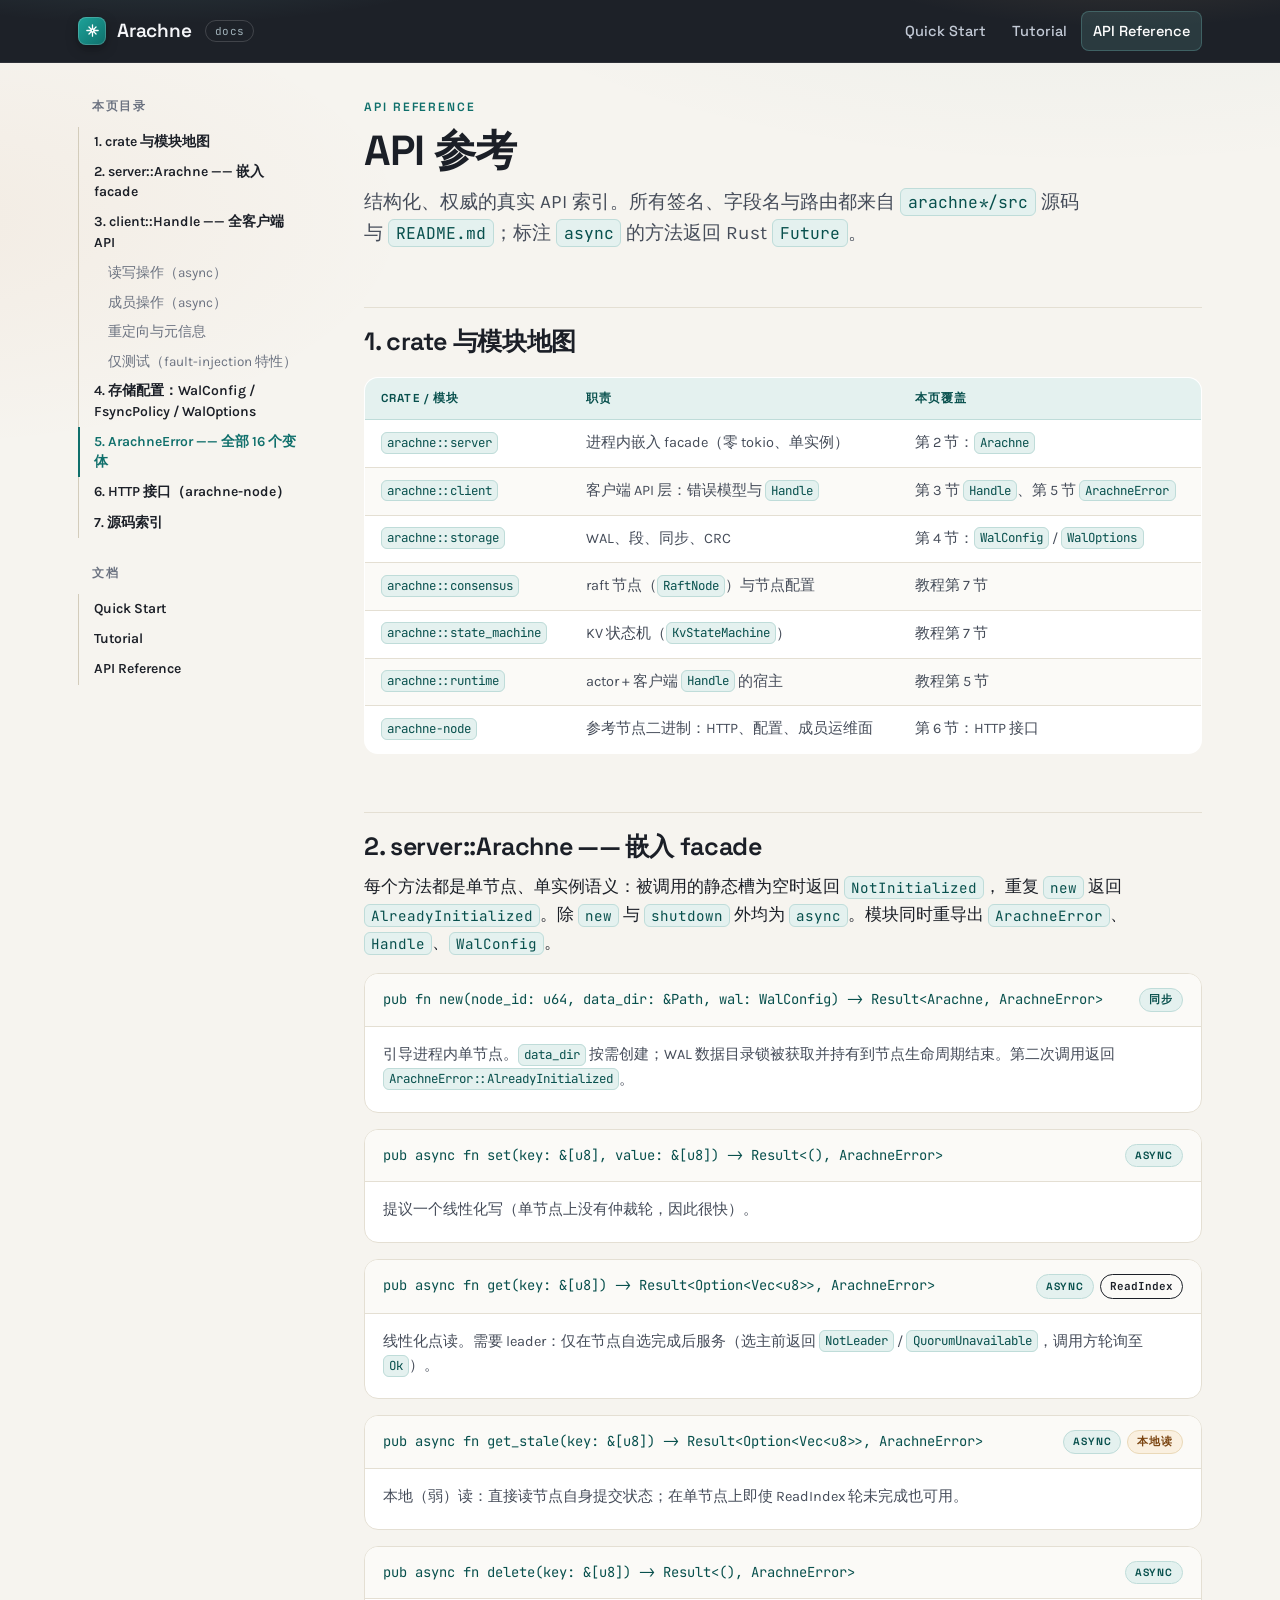
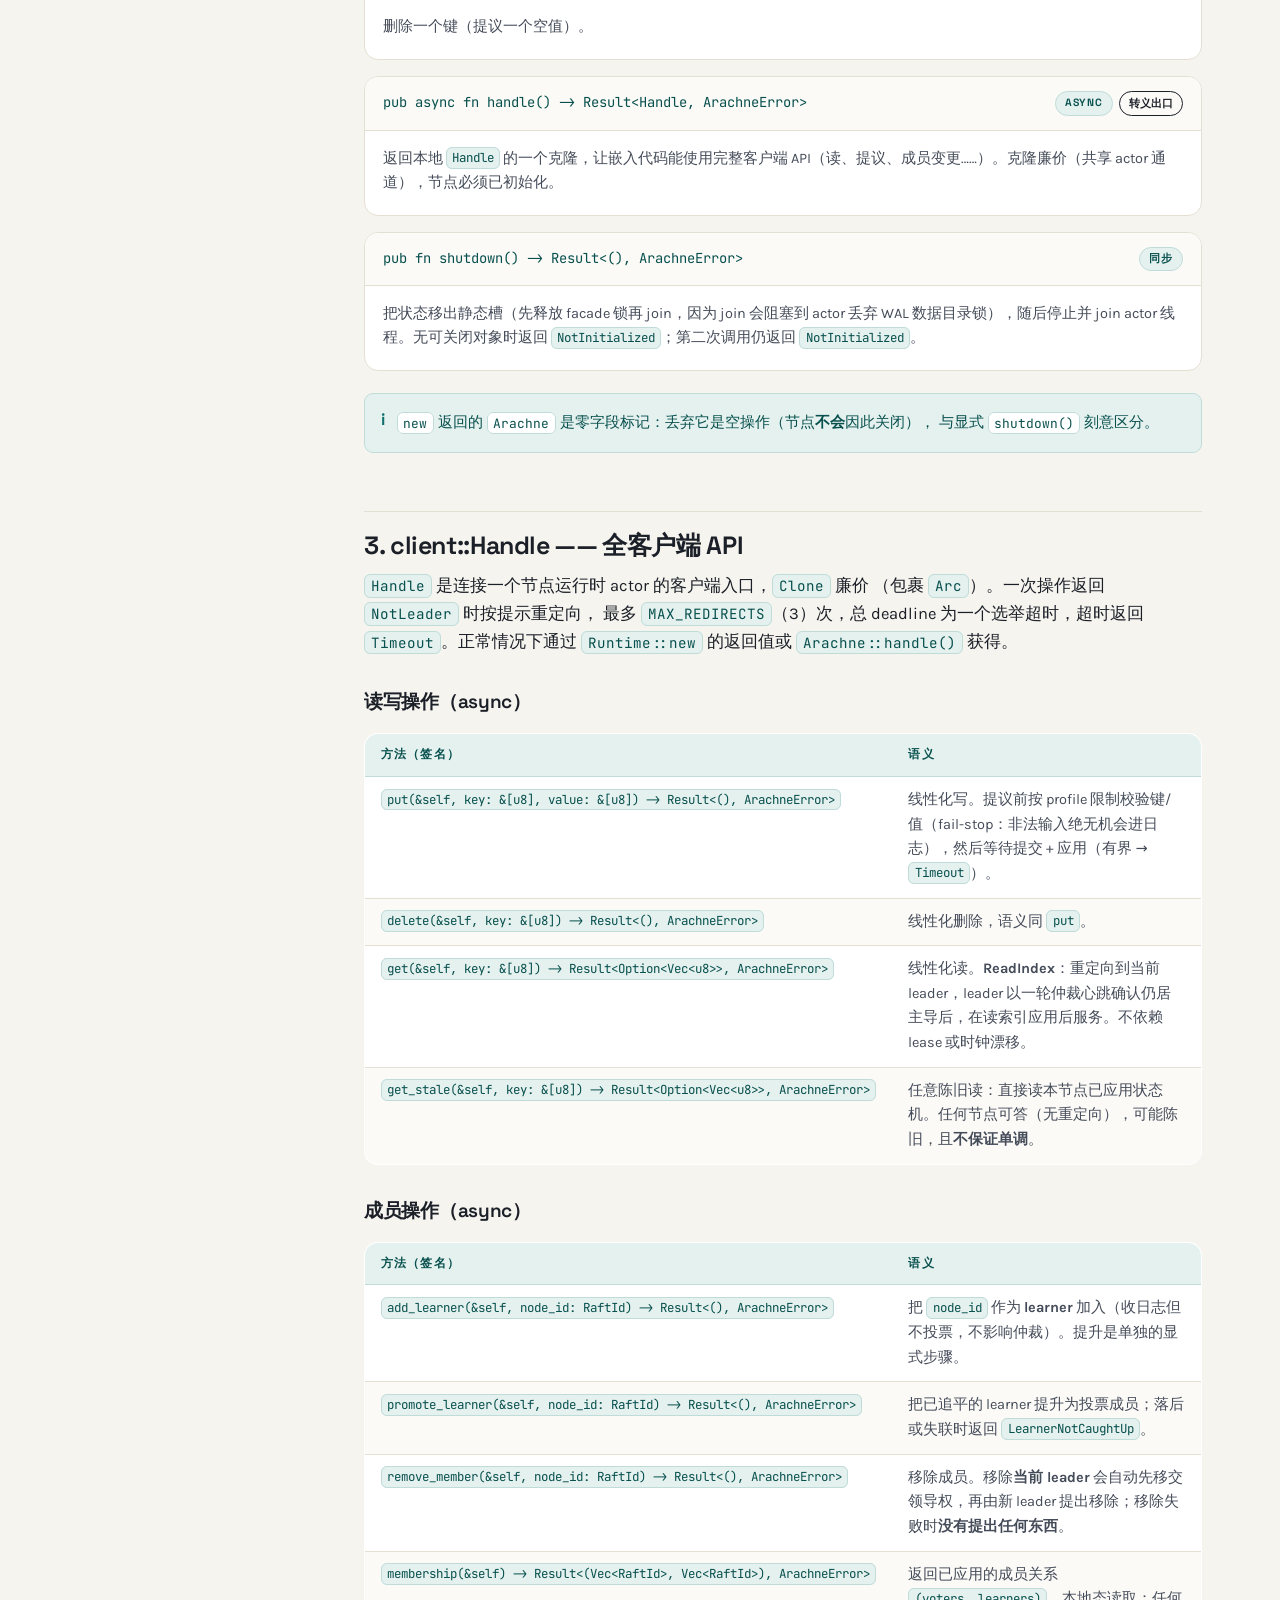
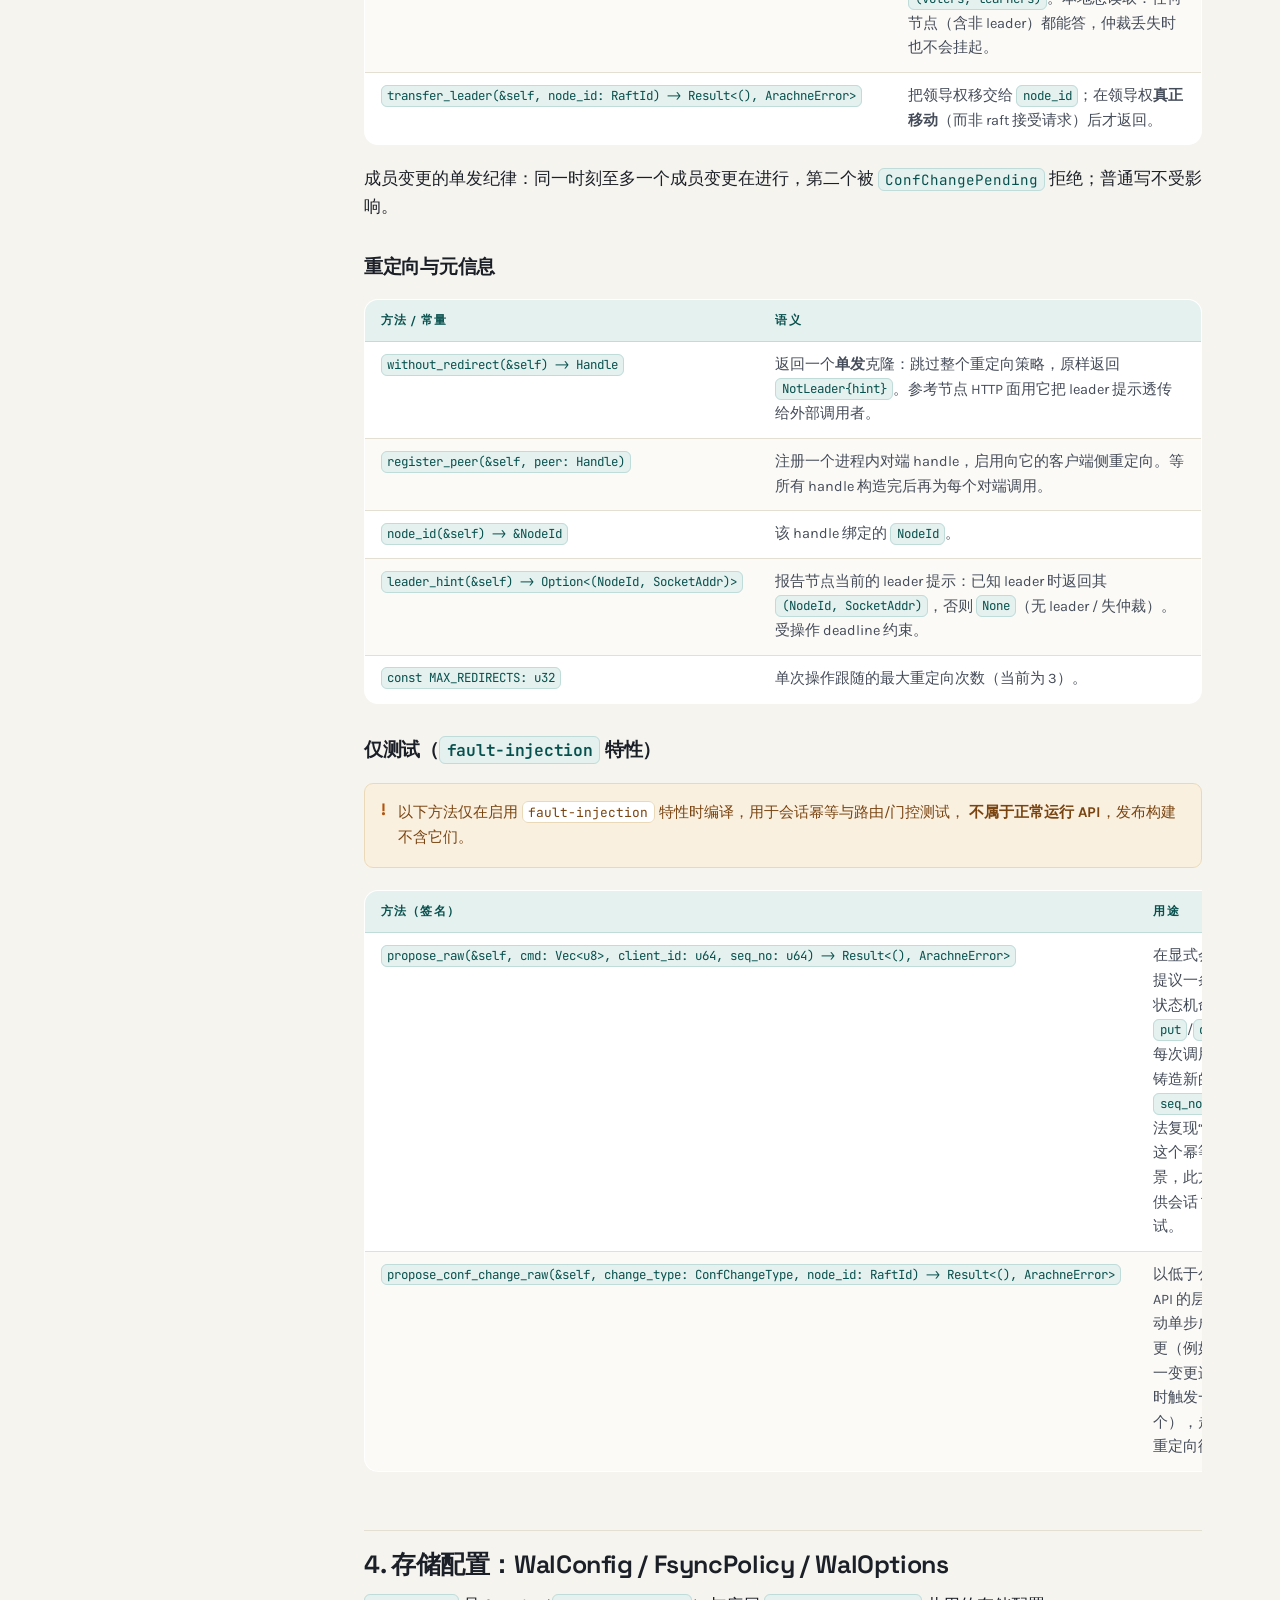
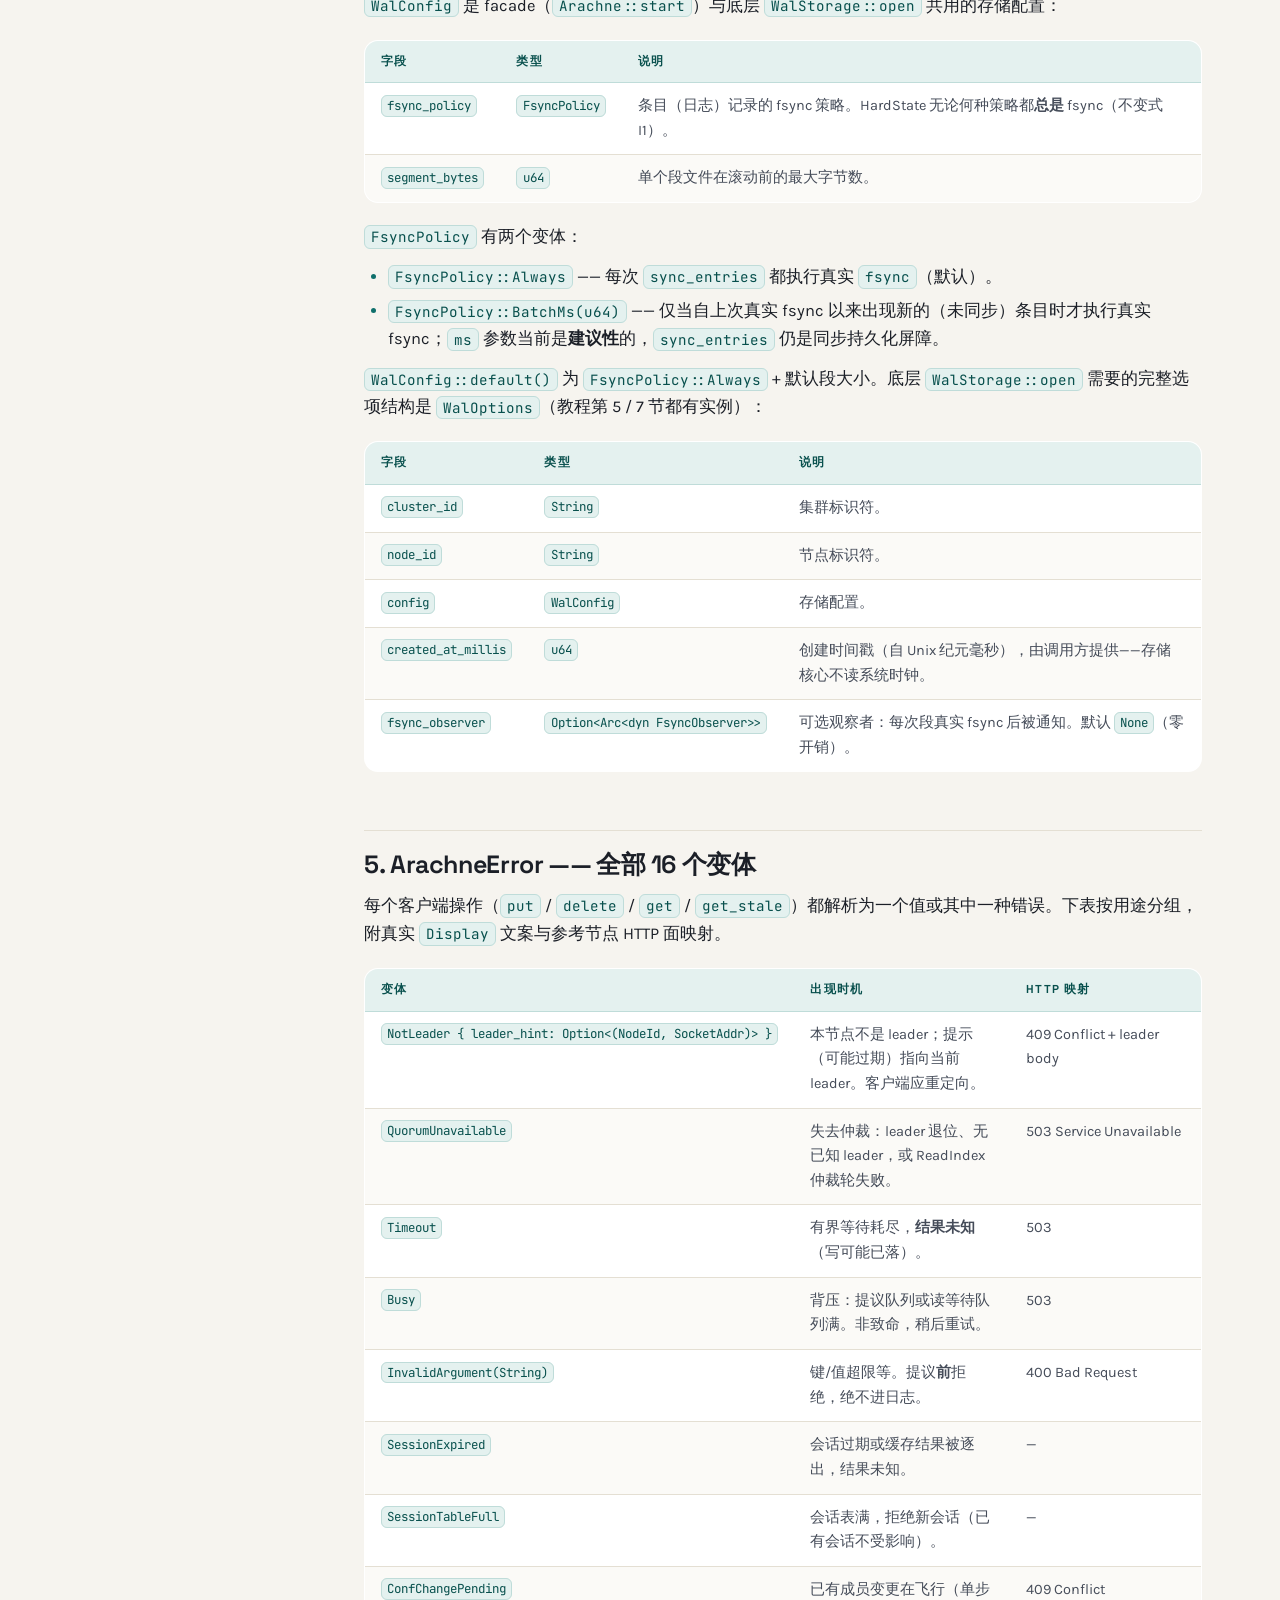
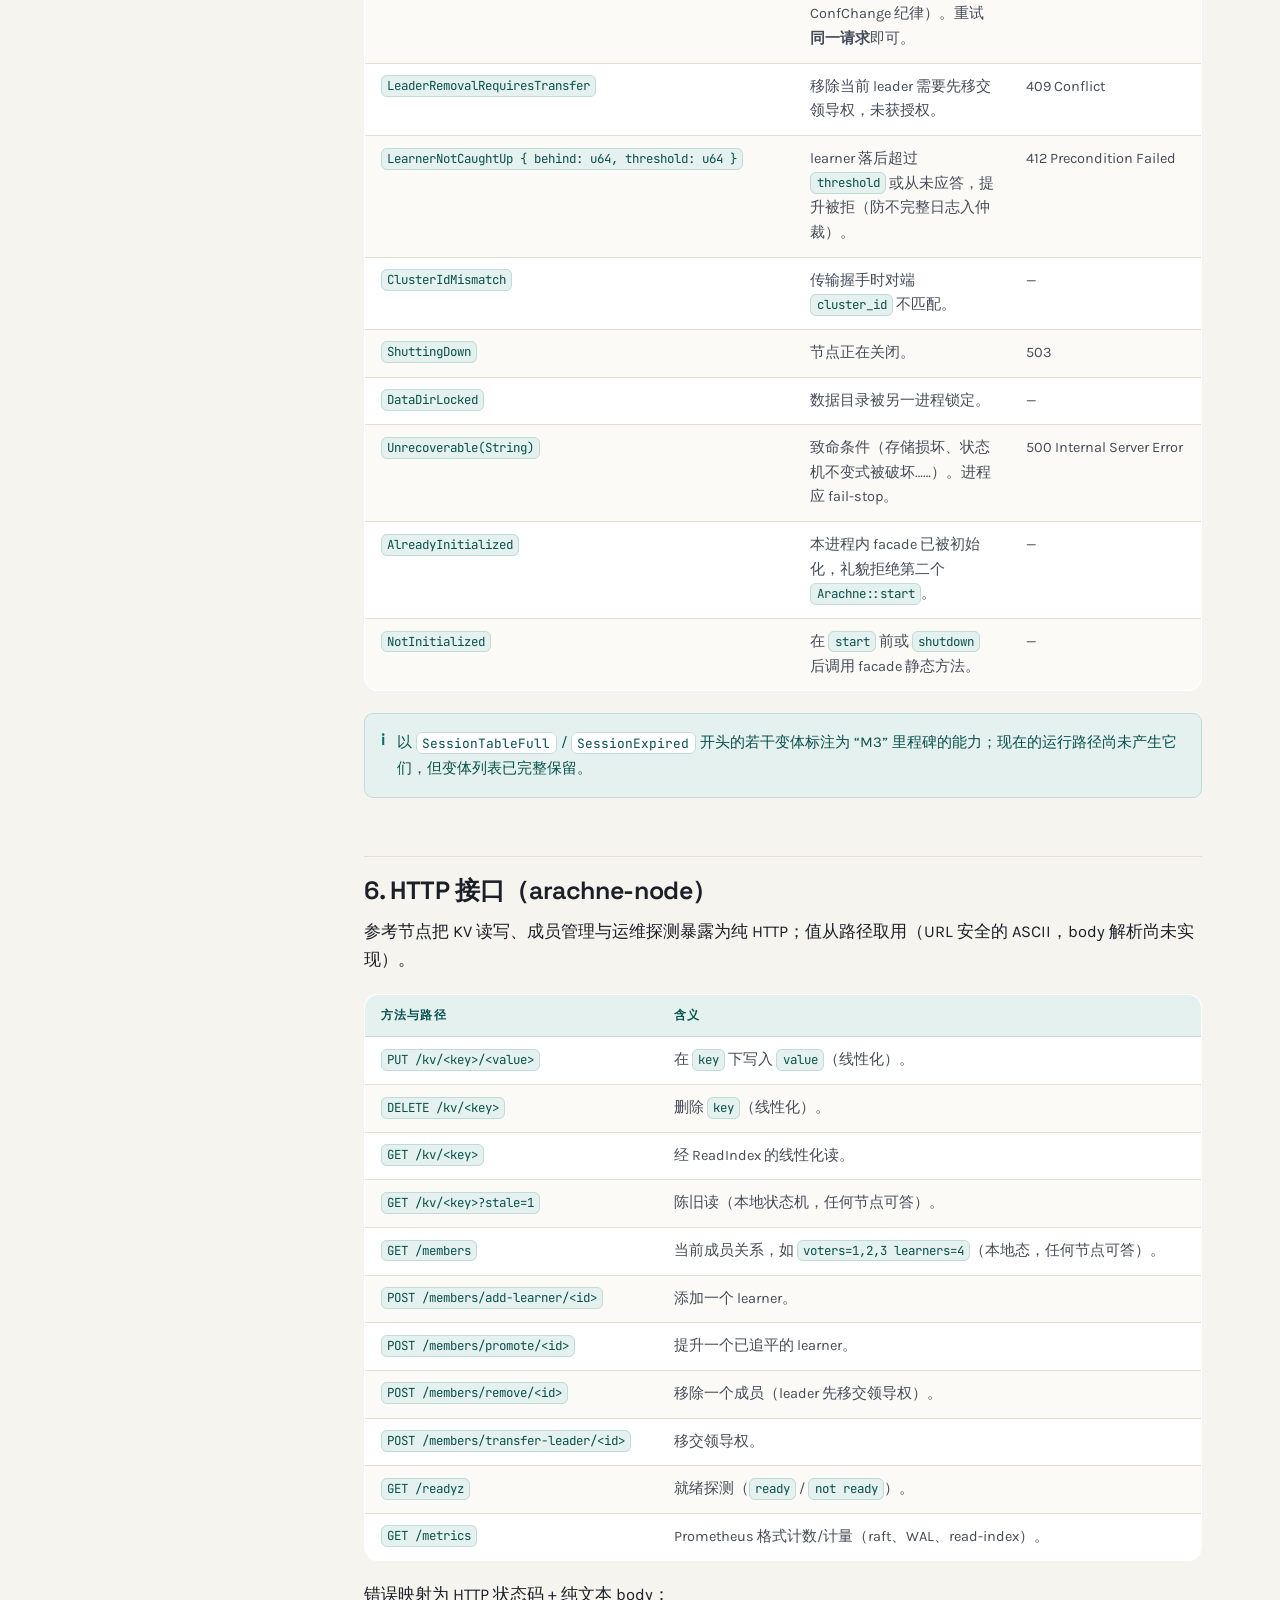
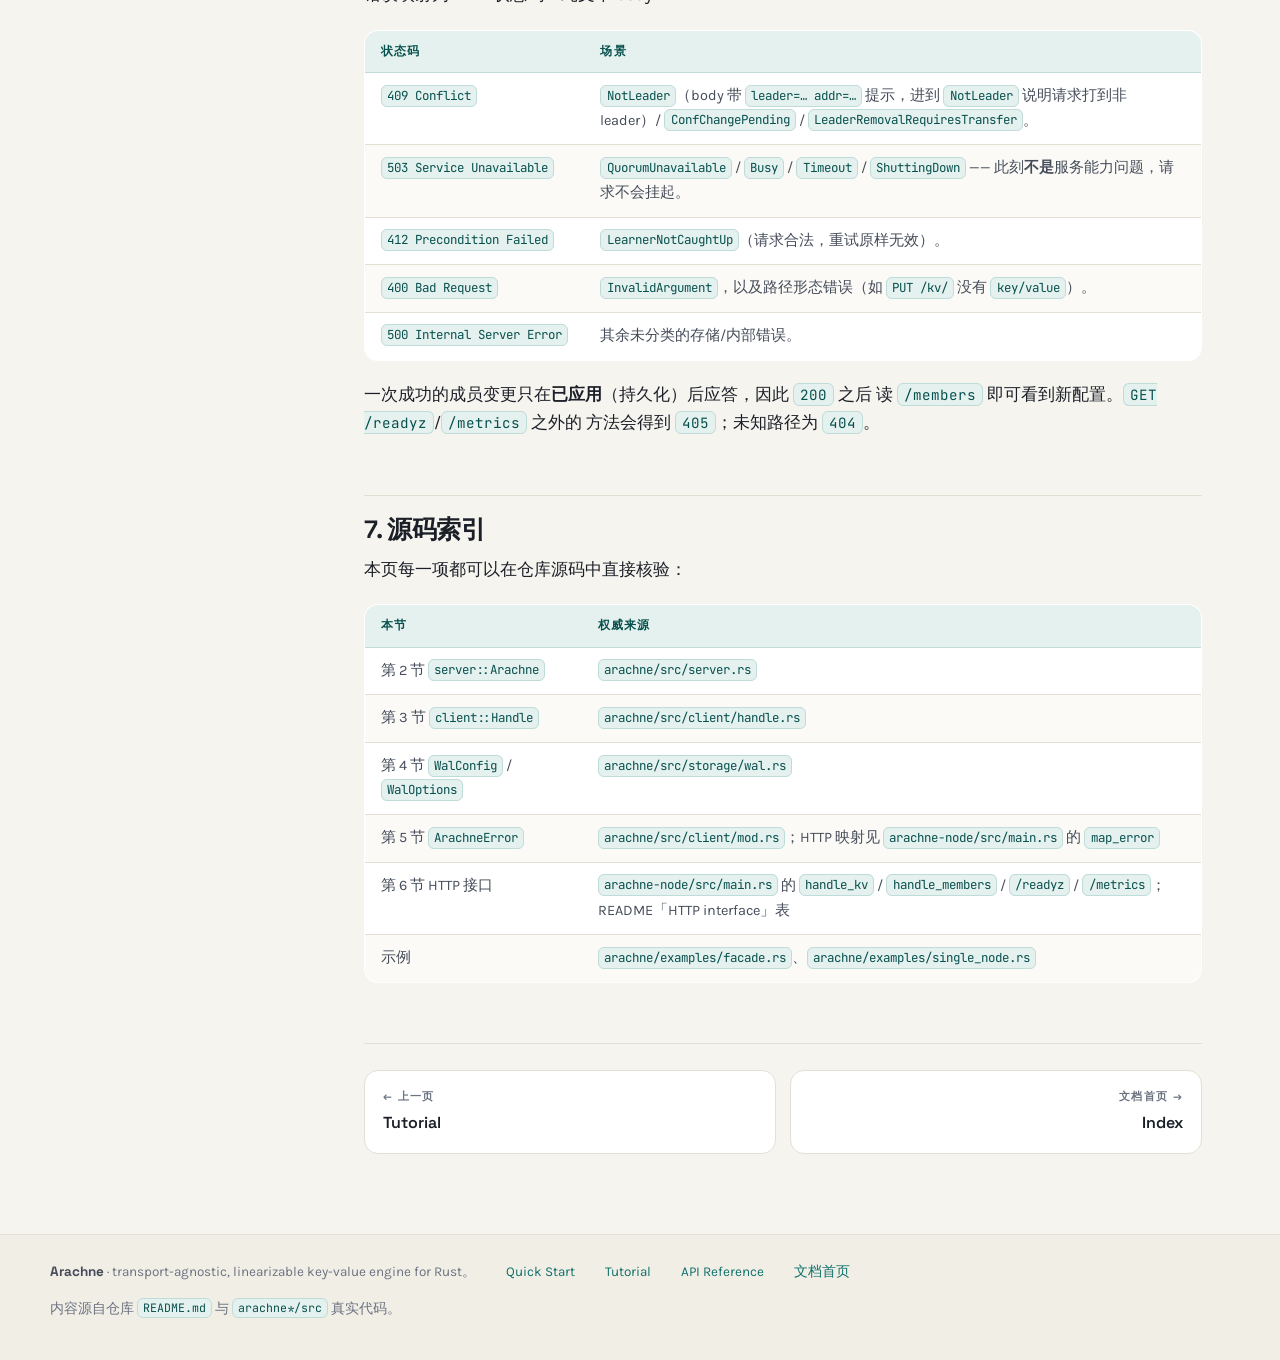
==== docs/api-reference.html @ 699b2e7f "refactor(server): drop Arachne::new; Arachne::start(ClusterConfig) is the only entry Product decisio" ====
<!DOCTYPE html>
<html lang="zh-CN">
<head>
<meta charset="utf-8">
<meta name="viewport" content="width=device-width, initial-scale=1">
<meta name="description" content="Arachne API Reference —— server::Arachne 全方法、client::Handle 全客户端 API、WalConfig、ArachneError 16 变体、HTTP 接口表。">
<title>API Reference · Arachne 文档</title>
<link rel="preconnect" href="https://fonts.googleapis.com">
<link rel="preconnect" href="https://fonts.gstatic.com" crossorigin>
<link href="https://fonts.googleapis.com/css2?family=Space+Grotesk:wght@400;500;600;700&family=Karla:ital,wght@0,400;0,500;0,600;0,700;1,400&family=JetBrains+Mono:wght@400;500;600&display=swap" rel="stylesheet">
<link rel="stylesheet" href="assets/style.css">
<script src="assets/site.js" defer></script>
<noscript><style>.sidebar{display:none}.code-copy{display:none}</style></noscript>
</head>
<body data-page="api-reference">

<header class="site-header">
  <div class="header-inner">
    <a class="brand" href="index.html">
      <span class="brand-mark" aria-hidden="true">
        <svg viewBox="0 0 24 24" fill="none" stroke-width="1.8" stroke-linecap="round" stroke-linejoin="round">
          <circle cx="12" cy="12" r="2.2"/>
          <path d="M12 9.8V4M12 14.2V20M9.8 12H4M14.2 12H20M7 7l3.7 3.7M17 17l-3.7-3.7M17 7l-3.7 3.7M7 17l3.7-3.7"/>
        </svg>
      </span>
      Arachne <span class="version-tag">docs</span>
    </a>
    <nav class="nav-links" aria-label="主导航">
      <a data-nav="quick-start" href="quick-start.html"><span>Quick&nbsp;Start</span></a>
      <a data-nav="tutorial" href="tutorial.html"><span>Tutorial</span></a>
      <a data-nav="api-reference" href="api-reference.html"><span>API&nbsp;Reference</span></a>
    </nav>
  </div>
</header>

<button class="mobile-toc-toggle" id="toc-toggle" aria-expanded="false">显示本页目录</button>

<div class="doc-wrap">
  <aside class="sidebar" id="sidebar">
    <p class="sidebar-title">本页目录</p>
    <ul class="toc-list" id="toc-list"></ul>
    <p class="sidebar-title">文档</p>
    <ul class="toc-list">
      <li><a class="toc-link is-h2" href="quick-start.html">Quick Start</a></li>
      <li><a class="toc-link is-h2" href="tutorial.html">Tutorial</a></li>
      <li><a class="toc-link is-h2" href="api-reference.html">API Reference</a></li>
    </ul>
  </aside>

  <main class="content animate">
    <article>
      <p class="page-kicker">API Reference</p>
      <h1>API 参考</h1>
      <p class="lede">
        结构化、权威的真实 API 索引。所有签名、字段名与路由都来自 <code>arachne*/src</code>
        源码与 <code>README.md</code>；标注 <code>async</code> 的方法返回 Rust <code>Future</code>。
      </p>

      <h2>1. crate 与模块地图</h2>
      <div class="table-wrap">
        <table class="doc-table">
          <thead>
            <tr><th>crate / 模块</th><th>职责</th><th>本页覆盖</th></tr>
          </thead>
          <tbody>
            <tr><td><code>arachne::server</code></td><td>进程内嵌入 facade（零 tokio、单实例）</td><td>第 2 节：<code>Arachne</code></td></tr>
            <tr><td><code>arachne::client</code></td><td>客户端 API 层：错误模型与 <code>Handle</code></td><td>第 3 节 <code>Handle</code>、第 5 节 <code>ArachneError</code></td></tr>
            <tr><td><code>arachne::storage</code></td><td>WAL、段、同步、CRC</td><td>第 4 节：<code>WalConfig</code> / <code>WalOptions</code></td></tr>
            <tr><td><code>arachne::consensus</code></td><td>raft 节点（<code>RaftNode</code>）与节点配置</td><td>教程第 7 节</td></tr>
            <tr><td><code>arachne::state_machine</code></td><td>KV 状态机（<code>KvStateMachine</code>）</td><td>教程第 7 节</td></tr>
            <tr><td><code>arachne::runtime</code></td><td>actor + 客户端 <code>Handle</code> 的宿主</td><td>教程第 5 节</td></tr>
            <tr><td><code>arachne-node</code></td><td>参考节点二进制：HTTP、配置、成员运维面</td><td>第 6 节：HTTP 接口</td></tr>
          </tbody>
        </table>
      </div>

      <h2>2. server::Arachne —— 嵌入 facade</h2>
      <p>
        每个方法都是单节点、单实例语义：被调用的静态槽为空时返回 <code>NotInitialized</code>，
        重复 <code>new</code> 返回 <code>AlreadyInitialized</code>。除 <code>new</code> 与
        <code>shutdown</code> 外均为 <code>async</code>。模块同时重导出
        <code>ArachneError</code>、<code>Handle</code>、<code>WalConfig</code>。
      </p>

      <div class="api-method">
        <div class="sig">
          <code>pub fn new(node_id: u64, data_dir: &amp;Path, wal: WalConfig) -&gt; Result&lt;Arachne, ArachneError&gt;</code>
          <span class="badges"><span class="badge badge-teal">同步</span></span>
        </div>
        <div class="desc">
          <p>引导进程内单节点。<code>data_dir</code> 按需创建；WAL 数据目录锁被获取并持有到节点生命周期结束。第二次调用返回 <code>ArachneError::AlreadyInitialized</code>。</p>
        </div>
      </div>

      <div class="api-method">
        <div class="sig">
          <code>pub async fn set(key: &amp;[u8], value: &amp;[u8]) -&gt; Result&lt;(), ArachneError&gt;</code>
          <span class="badges"><span class="badge badge-teal">async</span></span>
        </div>
        <div class="desc">
          <p>提议一个线性化写（单节点上没有仲裁轮，因此很快）。</p>
        </div>
      </div>

      <div class="api-method">
        <div class="sig">
          <code>pub async fn get(key: &amp;[u8]) -&gt; Result&lt;Option&lt;Vec&lt;u8&gt;&gt;, ArachneError&gt;</code>
          <span class="badges"><span class="badge badge-teal">async</span><span class="badge badge-mono">ReadIndex</span></span>
        </div>
        <div class="desc">
          <p>线性化点读。需要 leader：仅在节点自选完成后服务（选主前返回 <code>NotLeader</code> / <code>QuorumUnavailable</code>，调用方轮询至 <code>Ok</code>）。</p>
        </div>
      </div>

      <div class="api-method">
        <div class="sig">
          <code>pub async fn get_stale(key: &amp;[u8]) -&gt; Result&lt;Option&lt;Vec&lt;u8&gt;&gt;, ArachneError&gt;</code>
          <span class="badges"><span class="badge badge-teal">async</span><span class="badge badge-amber">本地读</span></span>
        </div>
        <div class="desc">
          <p>本地（弱）读：直接读节点自身提交状态；在单节点上即使 ReadIndex 轮未完成也可用。</p>
        </div>
      </div>

      <div class="api-method">
        <div class="sig">
          <code>pub async fn delete(key: &amp;[u8]) -&gt; Result&lt;(), ArachneError&gt;</code>
          <span class="badges"><span class="badge badge-teal">async</span></span>
        </div>
        <div class="desc">
          <p>删除一个键（提议一个空值）。</p>
        </div>
      </div>

      <div class="api-method">
        <div class="sig">
          <code>pub async fn handle() -&gt; Result&lt;Handle, ArachneError&gt;</code>
          <span class="badges"><span class="badge badge-teal">async</span><span class="badge badge-mono">转义出口</span></span>
        </div>
        <div class="desc">
          <p>返回本地 <code>Handle</code> 的一个克隆，让嵌入代码能使用完整客户端 API（读、提议、成员变更……）。克隆廉价（共享 actor 通道），节点必须已初始化。</p>
        </div>
      </div>

      <div class="api-method">
        <div class="sig">
          <code>pub fn shutdown() -&gt; Result&lt;(), ArachneError&gt;</code>
          <span class="badges"><span class="badge badge-teal">同步</span></span>
        </div>
        <div class="desc">
          <p>把状态移出静态槽（先释放 facade 锁再 join，因为 join 会阻塞到 actor 丢弃 WAL 数据目录锁），随后停止并 join actor 线程。无可关闭对象时返回 <code>NotInitialized</code>；第二次调用仍返回 <code>NotInitialized</code>。</p>
        </div>
      </div>

      <div class="callout">
        <span class="callout-ico">i</span>
        <p>
          <code>new</code> 返回的 <code>Arachne</code> 是零字段标记：丢弃它是空操作（节点<strong>不会</strong>因此关闭），
          与显式 <code>shutdown()</code> 刻意区分。
        </p>
      </div>

      <h2>3. client::Handle —— 全客户端 API</h2>
      <p>
        <code>Handle</code> 是连接一个节点运行时 actor 的客户端入口，<code>Clone</code> 廉价
        （包裹 <code>Arc</code>）。一次操作返回 <code>NotLeader</code> 时按提示重定向，
        最多 <code>MAX_REDIRECTS</code>（3）次，总 deadline 为一个选举超时，超时返回
        <code>Timeout</code>。正常情况下通过 <code>Runtime::new</code> 的返回值或
        <code>Arachne::handle()</code> 获得。
      </p>

      <h3>读写操作（async）</h3>
      <div class="table-wrap">
        <table class="doc-table">
          <thead>
            <tr><th>方法（签名）</th><th>语义</th></tr>
          </thead>
          <tbody>
            <tr>
              <td><code>put(&amp;self, key: &amp;[u8], value: &amp;[u8]) -&gt; Result&lt;(), ArachneError&gt;</code></td>
              <td>线性化写。提议前按 profile 限制校验键/值（fail-stop：非法输入绝无机会进日志），然后等待提交 + 应用（有界 → <code>Timeout</code>）。</td>
            </tr>
            <tr>
              <td><code>delete(&amp;self, key: &amp;[u8]) -&gt; Result&lt;(), ArachneError&gt;</code></td>
              <td>线性化删除，语义同 <code>put</code>。</td>
            </tr>
            <tr>
              <td><code>get(&amp;self, key: &amp;[u8]) -&gt; Result&lt;Option&lt;Vec&lt;u8&gt;&gt;, ArachneError&gt;</code></td>
              <td>线性化读。<strong>ReadIndex</strong>：重定向到当前 leader，leader 以一轮仲裁心跳确认仍居主导后，在读索引应用后服务。不依赖 lease 或时钟漂移。</td>
            </tr>
            <tr>
              <td><code>get_stale(&amp;self, key: &amp;[u8]) -&gt; Result&lt;Option&lt;Vec&lt;u8&gt;&gt;, ArachneError&gt;</code></td>
              <td>任意陈旧读：直接读本节点已应用状态机。任何节点可答（无重定向），可能陈旧，且<strong>不保证单调</strong>。</td>
            </tr>
          </tbody>
        </table>
      </div>

      <h3>成员操作（async）</h3>
      <div class="table-wrap">
        <table class="doc-table">
          <thead>
            <tr><th>方法（签名）</th><th>语义</th></tr>
          </thead>
          <tbody>
            <tr>
              <td><code>add_learner(&amp;self, node_id: RaftId) -&gt; Result&lt;(), ArachneError&gt;</code></td>
              <td>把 <code>node_id</code> 作为 <strong>learner</strong> 加入（收日志但不投票，不影响仲裁）。提升是单独的显式步骤。</td>
            </tr>
            <tr>
              <td><code>promote_learner(&amp;self, node_id: RaftId) -&gt; Result&lt;(), ArachneError&gt;</code></td>
              <td>把已追平的 learner 提升为投票成员；落后或失联时返回 <code>LearnerNotCaughtUp</code>。</td>
            </tr>
            <tr>
              <td><code>remove_member(&amp;self, node_id: RaftId) -&gt; Result&lt;(), ArachneError&gt;</code></td>
              <td>移除成员。移除<strong>当前 leader</strong> 会自动先移交领导权，再由新 leader 提出移除；移除失败时<strong>没有提出任何东西</strong>。</td>
            </tr>
            <tr>
              <td><code>membership(&amp;self) -&gt; Result&lt;(Vec&lt;RaftId&gt;, Vec&lt;RaftId&gt;), ArachneError&gt;</code></td>
              <td>返回已应用的成员关系 <code>(voters, learners)</code>。本地态读取：任何节点（含非 leader）都能答，仲裁丢失时也不会挂起。</td>
            </tr>
            <tr>
              <td><code>transfer_leader(&amp;self, node_id: RaftId) -&gt; Result&lt;(), ArachneError&gt;</code></td>
              <td>把领导权移交给 <code>node_id</code>；在领导权<strong>真正移动</strong>（而非 raft 接受请求）后才返回。</td>
            </tr>
          </tbody>
        </table>
      </div>

      <p style="margin-top:14px;">成员变更的单发纪律：同一时刻至多一个成员变更在进行，第二个被 <code>ConfChangePending</code> 拒绝；普通写不受影响。</p>

      <h3>重定向与元信息</h3>
      <div class="table-wrap">
        <table class="doc-table">
          <thead>
            <tr><th>方法 / 常量</th><th>语义</th></tr>
          </thead>
          <tbody>
            <tr>
              <td><code>without_redirect(&amp;self) -&gt; Handle</code></td>
              <td>返回一个<strong>单发</strong>克隆：跳过整个重定向策略，原样返回 <code>NotLeader{hint}</code>。参考节点 HTTP 面用它把 leader 提示透传给外部调用者。</td>
            </tr>
            <tr>
              <td><code>register_peer(&amp;self, peer: Handle)</code></td>
              <td>注册一个进程内对端 handle，启用向它的客户端侧重定向。等所有 handle 构造完后再为每个对端调用。</td>
            </tr>
            <tr>
              <td><code>node_id(&amp;self) -&gt; &amp;NodeId</code></td>
              <td>该 handle 绑定的 <code>NodeId</code>。</td>
            </tr>
            <tr>
              <td><code>leader_hint(&amp;self) -&gt; Option&lt;(NodeId, SocketAddr)&gt;</code></td>
              <td>报告节点当前的 leader 提示：已知 leader 时返回其 <code>(NodeId, SocketAddr)</code>，否则 <code>None</code>（无 leader / 失仲裁）。受操作 deadline 约束。</td>
            </tr>
            <tr>
              <td><code>const MAX_REDIRECTS: u32</code></td>
              <td>单次操作跟随的最大重定向次数（当前为 3）。</td>
            </tr>
          </tbody>
        </table>
      </div>

      <h3>仅测试（<code>fault-injection</code> 特性）</h3>
      <div class="callout warn">
        <span class="callout-ico">!</span>
        <p>
          以下方法仅在启用 <code>fault-injection</code> 特性时编译，用于会话幂等与路由/门控测试，
          <strong>不属于正常运行 API</strong>，发布构建不含它们。
        </p>
      </div>
      <div class="table-wrap">
        <table class="doc-table">
          <thead>
            <tr><th>方法（签名）</th><th>用途</th></tr>
          </thead>
          <tbody>
            <tr>
              <td><code>propose_raw(&amp;self, cmd: Vec&lt;u8&gt;, client_id: u64, seq_no: u64) -&gt; Result&lt;(), ArachneError&gt;</code></td>
              <td>在显式会话下提议一条原始状态机命令。<code>put</code>/<code>delete</code> 每次调用都会铸造新的 <code>seq_no</code>，无法复现“重试”这个幂等场景，此方法专供会话 TTL 测试。</td>
            </tr>
            <tr>
              <td><code>propose_conf_change_raw(&amp;self, change_type: ConfChangeType, node_id: RaftId) -&gt; Result&lt;(), ArachneError&gt;</code></td>
              <td>以低于公开 API 的层级驱动单步成员变更（例如在另一变更进行中时触发一个），走真实重定向循环。</td>
            </tr>
          </tbody>
        </table>
      </div>

      <h2>4. 存储配置：WalConfig / FsyncPolicy / WalOptions</h2>
      <p><code>WalConfig</code> 是 facade（<code>Arachne::start</code>）与底层 <code>WalStorage::open</code> 共用的存储配置：</p>
      <div class="table-wrap">
        <table class="doc-table">
          <thead>
            <tr><th>字段</th><th>类型</th><th>说明</th></tr>
          </thead>
          <tbody>
            <tr>
              <td><code>fsync_policy</code></td>
              <td><code>FsyncPolicy</code></td>
              <td>条目（日志）记录的 fsync 策略。HardState 无论何种策略都<strong>总是</strong> fsync（不变式 I1）。</td>
            </tr>
            <tr>
              <td><code>segment_bytes</code></td>
              <td><code>u64</code></td>
              <td>单个段文件在滚动前的最大字节数。</td>
            </tr>
          </tbody>
        </table>
      </div>
      <p><code>FsyncPolicy</code> 有两个变体：</p>
      <ul>
        <li><code>FsyncPolicy::Always</code> —— 每次 <code>sync_entries</code> 都执行真实 <code>fsync</code>（默认）。</li>
        <li><code>FsyncPolicy::BatchMs(u64)</code> —— 仅当自上次真实 fsync 以来出现新的（未同步）条目时才执行真实 fsync；<code>ms</code> 参数当前是<strong>建议性</strong>的，<code>sync_entries</code> 仍是同步持久化屏障。</li>
      </ul>
      <p><code>WalConfig::default()</code> 为 <code>FsyncPolicy::Always</code> + 默认段大小。底层 <code>WalStorage::open</code> 需要的完整选项结构是 <code>WalOptions</code>（教程第 5 / 7 节都有实例）：</p>
      <div class="table-wrap">
        <table class="doc-table">
          <thead>
            <tr><th>字段</th><th>类型</th><th>说明</th></tr>
          </thead>
          <tbody>
            <tr><td><code>cluster_id</code></td><td><code>String</code></td><td>集群标识符。</td></tr>
            <tr><td><code>node_id</code></td><td><code>String</code></td><td>节点标识符。</td></tr>
            <tr><td><code>config</code></td><td><code>WalConfig</code></td><td>存储配置。</td></tr>
            <tr><td><code>created_at_millis</code></td><td><code>u64</code></td><td>创建时间戳（自 Unix 纪元毫秒），由调用方提供——存储核心不读系统时钟。</td></tr>
            <tr><td><code>fsync_observer</code></td><td><code>Option&lt;Arc&lt;dyn FsyncObserver&gt;&gt;</code></td><td>可选观察者：每次段真实 fsync 后被通知。默认 <code>None</code>（零开销）。</td></tr>
          </tbody>
        </table>
      </div>

      <h2>5. ArachneError —— 全部 16 个变体</h2>
      <p>
        每个客户端操作（<code>put</code> / <code>delete</code> / <code>get</code> /
        <code>get_stale</code>）都解析为一个值或其中一种错误。下表按用途分组，附真实
        <code>Display</code> 文案与参考节点 HTTP 面映射。
      </p>
      <div class="table-wrap">
        <table class="doc-table">
          <thead>
            <tr><th>变体</th><th>出现时机</th><th>HTTP 映射</th></tr>
          </thead>
          <tbody>
            <tr><td><code>NotLeader { leader_hint: Option&lt;(NodeId, SocketAddr)&gt; }</code></td><td>本节点不是 leader；提示（可能过期）指向当前 leader。客户端应重定向。</td><td><span class="nowrap">409 Conflict</span> + leader body</td></tr>
            <tr><td><code>QuorumUnavailable</code></td><td>失去仲裁：leader 退位、无已知 leader，或 ReadIndex 仲裁轮失败。</td><td><span class="nowrap">503 Service Unavailable</span></td></tr>
            <tr><td><code>Timeout</code></td><td>有界等待耗尽，<strong>结果未知</strong>（写可能已落）。</td><td><span class="nowrap">503</span></td></tr>
            <tr><td><code>Busy</code></td><td>背压：提议队列或读等待队列满。非致命，稍后重试。</td><td><span class="nowrap">503</span></td></tr>
            <tr><td><code>InvalidArgument(String)</code></td><td>键/值超限等。提议<strong>前</strong>拒绝，绝不进日志。</td><td><span class="nowrap">400 Bad Request</span></td></tr>
            <tr><td><code>SessionExpired</code></td><td>会话过期或缓存结果被逐出，结果未知。</td><td><span class="nowrap">—</span></td></tr>
            <tr><td><code>SessionTableFull</code></td><td>会话表满，拒绝新会话（已有会话不受影响）。</td><td><span class="nowrap">—</span></td></tr>
            <tr><td><code>ConfChangePending</code></td><td>已有成员变更在飞行（单步 ConfChange 纪律）。重试<strong>同一请求</strong>即可。</td><td><span class="nowrap">409 Conflict</span></td></tr>
            <tr><td><code>LeaderRemovalRequiresTransfer</code></td><td>移除当前 leader 需要先移交领导权，未获授权。</td><td><span class="nowrap">409 Conflict</span></td></tr>
            <tr><td><code>LearnerNotCaughtUp { behind: u64, threshold: u64 }</code></td><td>learner 落后超过 <code>threshold</code> 或从未应答，提升被拒（防不完整日志入仲裁）。</td><td><span class="nowrap">412 Precondition Failed</span></td></tr>
            <tr><td><code>ClusterIdMismatch</code></td><td>传输握手时对端 <code>cluster_id</code> 不匹配。</td><td><span class="nowrap">—</span></td></tr>
            <tr><td><code>ShuttingDown</code></td><td>节点正在关闭。</td><td><span class="nowrap">503</span></td></tr>
            <tr><td><code>DataDirLocked</code></td><td>数据目录被另一进程锁定。</td><td><span class="nowrap">—</span></td></tr>
            <tr><td><code>Unrecoverable(String)</code></td><td>致命条件（存储损坏、状态机不变式被破坏……）。进程应 fail-stop。</td><td><span class="nowrap">500 Internal Server Error</span></td></tr>
            <tr><td><code>AlreadyInitialized</code></td><td>本进程内 facade 已被初始化，礼貌拒绝第二个 <code>Arachne::start</code>。</td><td><span class="nowrap">—</span></td></tr>
            <tr><td><code>NotInitialized</code></td><td>在 <code>start</code> 前或 <code>shutdown</code> 后调用 facade 静态方法。</td><td><span class="nowrap">—</span></td></tr>
          </tbody>
        </table>
      </div>
      <div class="callout">
        <span class="callout-ico">i</span>
        <p>
          以 <code>SessionTableFull</code> / <code>SessionExpired</code> 开头的若干变体标注为
          “M3” 里程碑的能力；现在的运行路径尚未产生它们，但变体列表已完整保留。
        </p>
      </div>

      <h2>6. HTTP 接口（arachne-node）</h2>
      <p>参考节点把 KV 读写、成员管理与运维探测暴露为纯 HTTP；值从路径取用（URL 安全的 ASCII，body 解析尚未实现）。</p>
      <div class="table-wrap">
        <table class="doc-table">
          <thead>
            <tr><th>方法与路径</th><th>含义</th></tr>
          </thead>
          <tbody>
            <tr><td><code>PUT /kv/&lt;key&gt;/&lt;value&gt;</code></td><td>在 <code>key</code> 下写入 <code>value</code>（线性化）。</td></tr>
            <tr><td><code>DELETE /kv/&lt;key&gt;</code></td><td>删除 <code>key</code>（线性化）。</td></tr>
            <tr><td><code>GET /kv/&lt;key&gt;</code></td><td>经 ReadIndex 的线性化读。</td></tr>
            <tr><td><code>GET /kv/&lt;key&gt;?stale=1</code></td><td>陈旧读（本地状态机，任何节点可答）。</td></tr>
            <tr><td><code>GET /members</code></td><td>当前成员关系，如 <code>voters=1,2,3 learners=4</code>（本地态，任何节点可答）。</td></tr>
            <tr><td><code>POST /members/add-learner/&lt;id&gt;</code></td><td>添加一个 learner。</td></tr>
            <tr><td><code>POST /members/promote/&lt;id&gt;</code></td><td>提升一个已追平的 learner。</td></tr>
            <tr><td><code>POST /members/remove/&lt;id&gt;</code></td><td>移除一个成员（leader 先移交领导权）。</td></tr>
            <tr><td><code>POST /members/transfer-leader/&lt;id&gt;</code></td><td>移交领导权。</td></tr>
            <tr><td><code>GET /readyz</code></td><td>就绪探测（<code>ready</code> / <code>not ready</code>）。</td></tr>
            <tr><td><code>GET /metrics</code></td><td>Prometheus 格式计数/计量（raft、WAL、read-index）。</td></tr>
          </tbody>
        </table>
      </div>
      <p>错误映射为 HTTP 状态码 + 纯文本 body：</p>
      <div class="table-wrap">
        <table class="doc-table">
          <thead>
            <tr><th>状态码</th><th>场景</th></tr>
          </thead>
          <tbody>
            <tr><td><code>409 Conflict</code></td><td><code>NotLeader</code>（body 带 <code>leader=… addr=…</code> 提示，进到 <code>NotLeader</code> 说明请求打到非 leader）/ <code>ConfChangePending</code> / <code>LeaderRemovalRequiresTransfer</code>。</td></tr>
            <tr><td><code>503 Service Unavailable</code></td><td><code>QuorumUnavailable</code> / <code>Busy</code> / <code>Timeout</code> / <code>ShuttingDown</code> —— 此刻<strong>不是</strong>服务能力问题，请求不会挂起。</td></tr>
            <tr><td><code>412 Precondition Failed</code></td><td><code>LearnerNotCaughtUp</code>（请求合法，重试原样无效）。</td></tr>
            <tr><td><code>400 Bad Request</code></td><td><code>InvalidArgument</code>，以及路径形态错误（如 <code>PUT /kv/</code> 没有 <code>key/value</code>）。</td></tr>
            <tr><td><code>500 Internal Server Error</code></td><td>其余未分类的存储/内部错误。</td></tr>
          </tbody>
        </table>
      </div>
      <p>
        一次成功的成员变更只在<strong>已应用</strong>（持久化）后应答，因此 <code>200</code> 之后
        读 <code>/members</code> 即可看到新配置。<code>GET /readyz</code>/<code>/metrics</code> 之外的
        方法会得到 <code>405</code>；未知路径为 <code>404</code>。
      </p>

      <h2>7. 源码索引</h2>
      <p>本页每一项都可以在仓库源码中直接核验：</p>
      <div class="table-wrap">
        <table class="doc-table">
          <thead>
            <tr><th>本节</th><th>权威来源</th></tr>
          </thead>
          <tbody>
            <tr><td>第 2 节 <code>server::Arachne</code></td><td><code>arachne/src/server.rs</code></td></tr>
            <tr><td>第 3 节 <code>client::Handle</code></td><td><code>arachne/src/client/handle.rs</code></td></tr>
            <tr><td>第 4 节 <code>WalConfig</code> / <code>WalOptions</code></td><td><code>arachne/src/storage/wal.rs</code></td></tr>
            <tr><td>第 5 节 <code>ArachneError</code></td><td><code>arachne/src/client/mod.rs</code>；HTTP 映射见 <code>arachne-node/src/main.rs</code> 的 <code>map_error</code></td></tr>
            <tr><td>第 6 节 HTTP 接口</td><td><code>arachne-node/src/main.rs</code> 的 <code>handle_kv</code> / <code>handle_members</code> / <code>/readyz</code> / <code>/metrics</code>；README「HTTP interface」表</td></tr>
            <tr><td>示例</td><td><code>arachne/examples/facade.rs</code>、<code>arachne/examples/single_node.rs</code></td></tr>
          </tbody>
        </table>
      </div>

      <nav class="page-nav" aria-label="分页">
        <a href="tutorial.html"><span class="pn-label">← 上一页</span><span class="pn-title">Tutorial</span></a>
        <a class="next" href="index.html"><span class="pn-label">文档首页 →</span><span class="pn-title">Index</span></a>
      </nav>
    </article>
  </main>
</div>

<footer class="site-footer">
  <div class="footer-inner">
    <span><strong>Arachne</strong> · transport-agnostic, linearizable key-value engine for Rust。</span>
    <span><a href="quick-start.html">Quick Start</a></span>
    <span><a href="tutorial.html">Tutorial</a></span>
    <span><a href="api-reference.html">API Reference</a></span>
    <span><a href="index.html">文档首页</a></span>
    <span>内容源自仓库 <code>README.md</code> 与 <code>arachne*/src</code> 真实代码。</span>
  </div>
</footer>

</body>
</html>
---- docs/assets/style.css ----
/* ============================================================================
   Arachne — documentation site styles
   Shared by: index.html, quick-start.html, tutorial.html, api-reference.html
   Palette: warm paper + deep ink + teal accent + amber highlight
   Fonts:   Space Grotesk (display) / Karla (body) / JetBrains Mono (code)
            loaded from Google Fonts; fall back to system stacks offline.
   ========================================================================== */

:root {
  /* color */
  --paper:        #f6f4ef;
  --paper-deep:   #eeebe2;
  --surface:      #ffffff;
  --surface-soft: #fbfaf7;
  --ink:          #1b1f27;
  --ink-soft:     #454c59;
  --muted:        #6b7280;
  --faint:        #9aa1ac;
  --line:         #e4dfd3;
  --line-strong:  #d3ccbb;

  --accent:       #0f6f6b;   /* deep teal — dominant */
  --accent-ink:   #08504d;
  --accent-soft:  #e4f1ef;
  --accent-line:  #bfdcd9;

  --amber:        #b45309;   /* sharp secondary accent */
  --amber-soft:   #faf0e0;

  --danger:       #b3261e;
  --danger-soft:  #fbeae8;

  /* code (dark slate) */
  --code-bg:      #141820;
  --code-bg-2:    #191e29;
  --code-ink:     #e8ecf4;
  --code-muted:   #8b93a7;
  --code-line:    #262c3a;

  /* type */
  --font-display: "Space Grotesk", "Avenir Next", "Segoe UI", system-ui, sans-serif;
  --font-body:    "Karla", "Avenir Next", "Helvetica Neue", system-ui, sans-serif;
  --font-mono:    "JetBrains Mono", "SFMono-Regular", Menlo, Consolas, monospace;

  /* layout */
  --nav-w:        240px;
  --content-w:    820px;
  --radius:       14px;
  --radius-sm:    9px;

  /* code highlight tokens */
  --tok-comment:  #667085;
  --tok-keyword:  #7dd3c7;
  --tok-string:   #f5c884;
  --tok-number:   #93c5fd;
  --tok-type:     #8ee5e0;
  --tok-func:     #b8a9ff;
  --tok-attr:     #7dd3fc;
  --tok-punct:    #9aa4b6;
  --tok-module:   #f0b3a0;
}

/* ----------------------------------------------------------------------------
   Reset & base
   ------------------------------------------------------------------------- */
*, *::before, *::after { box-sizing: border-box; }

html {
  scroll-behavior: smooth;
  scroll-padding-top: 92px;
}

body {
  margin: 0;
  font-family: var(--font-body);
  font-size: 16.5px;
  line-height: 1.7;
  color: var(--ink);
  background:
    radial-gradient(1200px 480px at 85% -120px, rgba(15, 111, 107, 0.06), transparent 60%),
    radial-gradient(900px 420px at -80px 220px, rgba(180, 83, 9, 0.05), transparent 55%),
    var(--paper);
  -webkit-font-smoothing: antialiased;
  text-rendering: optimizeLegibility;
}

::selection { background: rgba(15, 111, 107, 0.18); }

a { color: var(--accent); text-decoration: none; }
a:hover { text-decoration: underline; text-underline-offset: 3px; }

img, svg { max-width: 100%; display: inline-block; }
h1, h2, h3, h4 { font-family: var(--font-display); line-height: 1.22; letter-spacing: -0.015em; }

code, kbd, pre, samp {
  font-family: var(--font-mono);
  font-size: 0.9em;
}

/* inline code */
:not(pre) > code {
  background: var(--accent-soft);
  border: 1px solid var(--accent-line);
  color: var(--accent-ink);
  padding: 0.12em 0.42em;
  border-radius: 6px;
  font-size: 0.86em;
  white-space: normal;
  overflow-wrap: anywhere;
}

mark { background: var(--amber-soft); color: var(--amber); padding: 0 0.2em; border-radius: 3px; }

/* ----------------------------------------------------------------------------
   Header / masthead
   ------------------------------------------------------------------------- */
.site-header {
  position: sticky;
  top: 0;
  z-index: 60;
  background: rgba(20, 24, 32, 0.96);
  backdrop-filter: blur(10px);
  color: #eef1f6;
  border-bottom: 1px solid rgba(255, 255, 255, 0.08);
}

.site-header::after {
  content: "";
  position: absolute;
  inset: 0;
  pointer-events: none;
  background:
    radial-gradient(520px 120px at 12% -60px, rgba(125, 211, 207, 0.16), transparent 70%),
    radial-gradient(420px 110px at 88% -50px, rgba(245, 200, 132, 0.12), transparent 70%);
}

.header-inner {
  max-width: 1180px;
  margin: 0 auto;
  padding: 0 28px;
  height: 62px;
  display: flex;
  align-items: center;
  gap: 18px;
  position: relative;
  z-index: 1;
}

.brand {
  display: flex;
  align-items: center;
  gap: 11px;
  font-family: var(--font-display);
  font-weight: 600;
  font-size: 19px;
  color: #f5f6f9;
  letter-spacing: -0.01em;
  white-space: nowrap;
}

.brand:hover { text-decoration: none; }

.brand-mark {
  width: 28px;
  height: 28px;
  border-radius: 8px;
  display: grid;
  place-items: center;
  background: linear-gradient(135deg, #1da39a 0%, #0f6f6b 100%);
  box-shadow: inset 0 0 0 1px rgba(255,255,255,0.18), 0 4px 12px rgba(0,0,0,0.35);
}

.brand-mark svg { width: 17px; height: 17px; stroke: #fff; }

.brand .version-tag {
  font-family: var(--font-mono);
  font-size: 11px;
  font-weight: 400;
  color: #9fb0b8;
  border: 1px solid rgba(255,255,255,0.16);
  border-radius: 20px;
  padding: 1px 9px;
  margin-left: 2px;
  letter-spacing: 0.04em;
}

.nav-links {
  margin-left: auto;
  display: flex;
  align-items: center;
  gap: 2px;
}

.nav-links a {
  color: #c3cad6;
  font-family: var(--font-display);
  font-size: 14.5px;
  font-weight: 500;
  padding: 8px 12px;
  border-radius: 8px;
  transition: background 0.16s ease, color 0.16s ease;
}

.nav-links a:hover { background: rgba(255,255,255,0.08); color: #fff; text-decoration: none; }

.nav-links a.active {
  color: #fff;
  background: rgba(125, 211, 207, 0.14);
  box-shadow: inset 0 0 0 1px rgba(125, 211, 207, 0.25);
}

/* ----------------------------------------------------------------------------
   Layout shell
   ------------------------------------------------------------------------- */
.doc-wrap {
  max-width: 1180px;
  margin: 0 auto;
  padding: 34px 28px 80px;
  display: grid;
  grid-template-columns: var(--nav-w) minmax(0, 1fr);
  gap: 46px;
}

@media (max-width: 920px) {
  .doc-wrap { grid-template-columns: 1fr; gap: 24px; padding: 24px 18px 70px; }
  .header-inner { padding: 0 18px; }
  .nav-links a span { display: none; }
}

/* ---- sidebar ------------------------------------------------------------- */
.sidebar {
  position: sticky;
  top: 92px;
  align-self: start;
  max-height: calc(100vh - 116px);
  overflow-y: auto;
  padding-right: 6px;
}

.sidebar-title {
  font-family: var(--font-display);
  font-size: 11.5px;
  font-weight: 600;
  letter-spacing: 0.14em;
  text-transform: uppercase;
  color: var(--muted);
  margin: 0 0 10px 14px;
}

.sidebar ul.toc-list {
  list-style: none;
  margin: 0 0 26px;
  padding: 0;
  border-left: 1px solid var(--line-strong);
}

.sidebar ul.toc-list li { margin: 0; }

.sidebar .toc-link {
  display: block;
  padding: 5px 14px;
  font-size: 14px;
  line-height: 1.45;
  color: var(--ink-soft);
  border-left: 2px solid transparent;
  margin-left: -1px;
  transition: color 0.14s ease, border-color 0.14s ease;
}

.sidebar .toc-link:hover { color: var(--accent); text-decoration: none; }
.sidebar .toc-link.is-h2 { font-weight: 600; color: var(--ink); }
.sidebar .toc-link.is-h3 { padding-left: 28px; font-size: 13.5px; color: var(--muted); }
.sidebar .toc-link.active { color: var(--accent); border-left-color: var(--accent); }

@media (max-width: 920px) {
  .sidebar { display: none; }
  .sidebar.mobile-open { display: block; position: static; max-height: none; }
}

.mobile-toc-toggle {
  display: none;
  width: 100%;
  margin-bottom: 4px;
  text-align: left;
  font-family: var(--font-display);
  font-size: 13.5px;
  font-weight: 600;
  color: var(--accent-ink);
  background: var(--accent-soft);
  border: 1px solid var(--accent-line);
  border-radius: 10px;
  padding: 10px 14px;
  cursor: pointer;
}

@media (max-width: 920px) {
  .mobile-toc-toggle { display: block; }
}

/* ---- content -------------------------------------------------------------- */
.content { min-width: 0; }

.page-kicker {
  font-family: var(--font-display);
  font-size: 12px;
  font-weight: 600;
  letter-spacing: 0.16em;
  text-transform: uppercase;
  color: var(--accent);
  margin: 0 0 8px;
}

article h1 {
  font-size: clamp(30px, 4.4vw, 42px);
  font-weight: 650;
  margin: 4px 0 10px;
  color: var(--ink);
  letter-spacing: -0.025em;
}

.lede {
  font-size: 19px;
  line-height: 1.65;
  color: var(--ink-soft);
  max-width: 66ch;
  margin: 0 0 34px;
}

article h2 {
  font-size: 25px;
  font-weight: 640;
  margin: 58px 0 4px;
  padding-top: 18px;
  border-top: 1px solid var(--line);
  scroll-margin-top: 96px;
}

article h2 .hash { color: var(--faint); font-weight: 500; margin-right: 2px; }
article h2:hover .hash { color: var(--accent); }

article h3 {
  font-size: 19px;
  font-weight: 620;
  margin: 34px 0 4px;
  scroll-margin-top: 96px;
}

article h4 {
  font-size: 15.5px;
  font-weight: 600;
  margin: 26px 0 6px;
  color: var(--ink-soft);
}

article p { margin: 12px 0; }
article ul, article ol { margin: 12px 0; padding-left: 24px; }
article li { margin: 6px 0; }
article li::marker { color: var(--accent); }

/* callouts */
.callout {
  border: 1px solid var(--accent-line);
  background: var(--accent-soft);
  border-radius: var(--radius-sm);
  padding: 14px 18px 14px 16px;
  margin: 22px 0;
  display: flex;
  gap: 12px;
  align-items: flex-start;
}

.callout .callout-ico {
  font-family: var(--font-display);
  font-weight: 700;
  color: var(--accent);
  line-height: 1.3;
  flex: 0 0 auto;
  margin-top: 1px;
}

.callout p { margin: 2px 0; font-size: 15px; color: var(--accent-ink); }
.callout code { background: #fff; border-color: var(--accent-line); color: var(--accent-ink); }

.callout.warn {
  border-color: #ead9b8;
  background: var(--amber-soft);
}
.callout.warn p { color: #7a4410; }
.callout.warn .callout-ico { color: var(--amber); }
.callout.warn code { background: #fff; border-color: #ead9b8; color: #7a4410; }

.callout.danger {
  border-color: #ecc9c6;
  background: var(--danger-soft);
}
.callout.danger p { color: #8a2119; }
.callout.danger .callout-ico { color: var(--danger); }

/* ----------------------------------------------------------------------------
   Cards & grids
   ------------------------------------------------------------------------- */
.card-grid {
  display: grid;
  grid-template-columns: repeat(auto-fit, minmax(228px, 1fr));
  gap: 16px;
  margin: 22px 0;
}

.card {
  background: var(--surface);
  border: 1px solid var(--line);
  border-radius: var(--radius);
  padding: 20px 20px 18px;
  transition: border-color 0.16s ease, transform 0.16s ease, box-shadow 0.16s ease;
}

a.card-link { color: inherit; }
a.card-link:hover { text-decoration: none; }

.card:hover {
  border-color: var(--accent-line);
  transform: translateY(-2px);
  box-shadow: 0 10px 26px -14px rgba(27, 31, 39, 0.28);
}

.card h3 { margin: 8px 0 6px; font-size: 17px; }
.card h3 a { color: var(--ink); }
.card h3 a:hover { color: var(--accent); text-decoration: none; }
.card p { margin: 0; font-size: 14.5px; color: var(--muted); }

.card .card-tag {
  font-family: var(--font-display);
  font-size: 10.5px;
  font-weight: 600;
  letter-spacing: 0.12em;
  text-transform: uppercase;
  color: var(--accent);
}

/* ----------------------------------------------------------------------------
   Code blocks
   ------------------------------------------------------------------------- */
.code-block {
  position: relative;
  background: var(--code-bg);
  border: 1px solid var(--code-line);
  border-radius: var(--radius);
  margin: 22px 0;
  overflow: hidden;
  box-shadow: 0 14px 34px -22px rgba(20, 24, 32, 0.65);
}

.code-block .code-head {
  display: flex;
  align-items: center;
  justify-content: space-between;
  padding: 7px 14px 7px 16px;
  background: var(--code-bg-2);
  border-bottom: 1px solid var(--code-line);
  font-family: var(--font-mono);
  font-size: 11.5px;
  color: var(--code-muted);
  letter-spacing: 0.03em;
}

.code-block .code-lang {
  display: inline-flex;
  align-items: center;
  gap: 8px;
}

.code-block .code-lang::before {
  content: "";
  width: 7px;
  height: 7px;
  border-radius: 50%;
  background: var(--accent);
  box-shadow: 0 0 0 3px rgba(125, 211, 207, 0.14);
}

.code-block pre {
  margin: 0;
  padding: 18px 20px;
  overflow-x: auto;
  font-size: 13.6px;
  line-height: 1.68;
  color: var(--code-ink);
  tab-size: 4;
}

.code-copy {
  appearance: none;
  border: 1px solid var(--code-line);
  background: transparent;
  color: var(--code-muted);
  font-family: var(--font-mono);
  font-size: 11px;
  padding: 3px 10px;
  border-radius: 6px;
  cursor: pointer;
  transition: color 0.14s ease, border-color 0.14s ease, background 0.14s ease;
}

.code-copy:hover { color: #fff; border-color: rgba(255,255,255,0.28); background: rgba(255,255,255,0.06); }
.code-copy.copied { color: #7dd3c7; border-color: #7dd3c7; }

.code-block pre code { font-size: inherit; }

/* token colors */
.tk-comment { color: var(--tok-comment); font-style: italic; }
.tk-keyword { color: var(--tok-keyword); }
.tk-string  { color: var(--tok-string); }
.tk-number  { color: var(--tok-number); }
.tk-punct   { color: var(--tok-punct); }
.tk-attr    { color: var(--tok-attr); }    /* lifetimes / attributes */
.tk-func    { color: var(--tok-func); }
.tk-type    { color: var(--tok-type); }
.tk-builtin { color: var(--tok-module); }
.tk-cmd     { color: #7dd3c7; font-weight: 600; }   /* console $ prompt */
.tk-key     { color: #f5c884; }                     /* toml keys */

/* ----------------------------------------------------------------------------
   Tables
   ------------------------------------------------------------------------- */
.table-wrap { overflow-x: auto; margin: 20px 0; }

table.doc-table {
  width: 100%;
  border-collapse: collapse;
  font-size: 14.5px;
  background: var(--surface);
  border: 1px solid var(--line);
  border-radius: var(--radius);
  overflow: hidden;
}

.doc-table th {
  font-family: var(--font-display);
  font-size: 11.5px;
  font-weight: 650;
  letter-spacing: 0.1em;
  text-transform: uppercase;
  text-align: left;
  color: var(--accent-ink);
  background: var(--accent-soft);
  border-bottom: 1px solid var(--accent-line);
  padding: 11px 16px;
  white-space: nowrap;
}

.doc-table td {
  padding: 11px 16px;
  border-top: 1px solid var(--line);
  vertical-align: top;
  color: var(--ink-soft);
}

.doc-table tr:first-child td { border-top: none; }
.doc-table tbody tr:nth-child(even) { background: var(--surface-soft); }
.doc-table code { white-space: nowrap; }

.doc-table td .nowrap { white-space: nowrap; }

/* badge */
.badge {
  display: inline-flex;
  align-items: center;
  gap: 5px;
  font-family: var(--font-display);
  font-size: 10.5px;
  font-weight: 650;
  letter-spacing: 0.08em;
  text-transform: uppercase;
  border-radius: 20px;
  padding: 2px 9px;
  border: 1px solid;
  white-space: nowrap;
}

.badge-teal  { color: var(--accent-ink); background: var(--accent-soft); border-color: var(--accent-line); }
.badge-amber { color: #7a4410; background: var(--amber-soft); border-color: #ead9b8; }
.badge-red   { color: #8a2119; background: var(--danger-soft); border-color: #ecc9c6; }
.badge-mono  { font-family: var(--font-mono); text-transform: none; letter-spacing: 0; font-size: 11px; }

/* ----------------------------------------------------------------------------
   API reference blocks
   ------------------------------------------------------------------------- */
.api-method {
  border: 1px solid var(--line);
  border-radius: var(--radius);
  background: var(--surface);
  margin: 16px 0;
  overflow: hidden;
}

.api-method .sig {
  display: flex;
  align-items: flex-start;
  justify-content: space-between;
  gap: 14px;
  padding: 14px 18px;
  background: var(--surface-soft);
  border-bottom: 1px solid var(--line);
}

.api-method .sig code {
  font-family: var(--font-mono);
  font-size: 13.8px;
  color: var(--accent-ink);
  background: none;
  border: none;
  padding: 0;
  white-space: normal;
  word-break: break-word;
}

.api-method .badges { display: flex; gap: 6px; flex: 0 0 auto; flex-wrap: wrap; justify-content: flex-end; }

.api-method .desc { padding: 12px 18px 15px; }
.api-method .desc p { margin: 4px 0; font-size: 14.5px; color: var(--ink-soft); }

/* ----------------------------------------------------------------------------
   Pagination / footer
   ------------------------------------------------------------------------- */
.page-nav {
  display: grid;
  grid-template-columns: 1fr 1fr;
  gap: 14px;
  margin-top: 60px;
  padding-top: 26px;
  border-top: 1px solid var(--line);
}

.page-nav a {
  display: block;
  padding: 16px 18px;
  border: 1px solid var(--line);
  border-radius: var(--radius);
  background: var(--surface);
  transition: border-color 0.16s ease, transform 0.16s ease;
}

.page-nav a:hover { text-decoration: none; border-color: var(--accent-line); transform: translateY(-1px); }

.page-nav a.next { text-align: right; }
.page-nav .pn-label {
  font-family: var(--font-display);
  font-size: 11px;
  font-weight: 650;
  letter-spacing: 0.12em;
  text-transform: uppercase;
  color: var(--muted);
  display: block;
  margin-bottom: 3px;
}
.page-nav .pn-title { font-family: var(--font-display); font-weight: 600; font-size: 16px; color: var(--ink); }

.site-footer {
  border-top: 1px solid var(--line);
  background: rgba(238, 235, 226, 0.6);
  padding: 26px 28px 40px;
}

.footer-inner {
  max-width: 1180px;
  margin: 0 auto;
  display: flex;
  flex-wrap: wrap;
  gap: 14px 30px;
  align-items: baseline;
  color: var(--muted);
  font-size: 13.5px;
}

.footer-inner strong { font-family: var(--font-display); color: var(--ink-soft); }
.footer-inner a { color: var(--accent); }

/* ----------------------------------------------------------------------------
   Index / hero page
   ------------------------------------------------------------------------- */
.hero {
  max-width: 1180px;
  margin: 0 auto;
  padding: 72px 28px 26px;
}

.hero h1 {
  font-size: clamp(34px, 5.4vw, 56px);
  font-weight: 680;
  letter-spacing: -0.03em;
  margin: 10px 0 14px;
}

.hero h1 .accent-word {
  background: linear-gradient(120deg, #0f6f6b, #1da39a 55%, #b45309);
  -webkit-background-clip: text;
  background-clip: text;
  color: transparent;
}

.hero .lede { font-size: 20px; max-width: 60ch; margin-bottom: 34px; }

.hero-actions { display: flex; gap: 12px; flex-wrap: wrap; }

.btn {
  display: inline-flex;
  align-items: center;
  gap: 9px;
  font-family: var(--font-display);
  font-weight: 600;
  font-size: 15px;
  padding: 11px 22px;
  border-radius: 11px;
  border: 1px solid transparent;
  cursor: pointer;
  transition: transform 0.15s ease, box-shadow 0.15s ease, background 0.15s ease;
}

.btn:hover { transform: translateY(-1px); text-decoration: none; }

.btn-primary {
  background: linear-gradient(135deg, #156f6b, #0e5e5b);
  color: #fff;
  box-shadow: 0 14px 30px -16px rgba(15, 111, 107, 0.7);
}
.btn-primary:hover { box-shadow: 0 18px 34px -14px rgba(15, 111, 107, 0.85); }

.btn-ghost {
  background: var(--surface);
  color: var(--ink);
  border-color: var(--line-strong);
}
.btn-ghost:hover { border-color: var(--accent-line); color: var(--accent-ink); }

.trait-strip {
  max-width: 1180px;
  margin: 46px auto 0;
  padding: 0 28px 60px;
}

.trait-strip .trait-grid {
  display: grid;
  grid-template-columns: repeat(auto-fit, minmax(200px, 1fr));
  gap: 14px;
}

.trait {
  border: 1px solid var(--line);
  border-left: 3px solid var(--accent);
  border-radius: 10px;
  padding: 13px 16px;
  background: var(--surface);
}

.trait .trait-name { font-family: var(--font-mono); font-size: 13.5px; font-weight: 600; color: var(--accent-ink); }
.trait .trait-desc { font-size: 13px; color: var(--muted); margin-top: 3px; }

/* fact cards on index */
.fact-grid {
  display: grid;
  grid-template-columns: repeat(auto-fit, minmax(250px, 1fr));
  gap: 16px;
  margin: 12px 0 0;
}

.fact-grid .card p { font-size: 14px; }

/* ----------------------------------------------------------------------------
   Motion (restrained)
   ------------------------------------------------------------------------- */
@keyframes fadeUp {
  from { opacity: 0; transform: translateY(10px); }
  to   { opacity: 1; transform: translateY(0); }
}

main.animate > * { animation: fadeUp 0.5s ease both; }
main.animate > *:nth-child(2) { animation-delay: 0.05s; }
main.animate > *:nth-child(3) { animation-delay: 0.1s; }
main.animate > *:nth-child(4) { animation-delay: 0.15s; }

@media (prefers-reduced-motion: reduce) {
  * { animation: none !important; transition: none !important; }
  html { scroll-behavior: auto; }
}

/* ----------------------------------------------------------------------------
   Print
   ------------------------------------------------------------------------- */
@media print {
  .site-header, .sidebar, .mobile-toc-toggle, .site-footer, .code-copy, .page-nav { display: none !important; }
  .doc-wrap { display: block; padding: 0; }
  body { background: #fff; }
  article h2 { border-top: none; }
  a { color: var(--ink); }
}
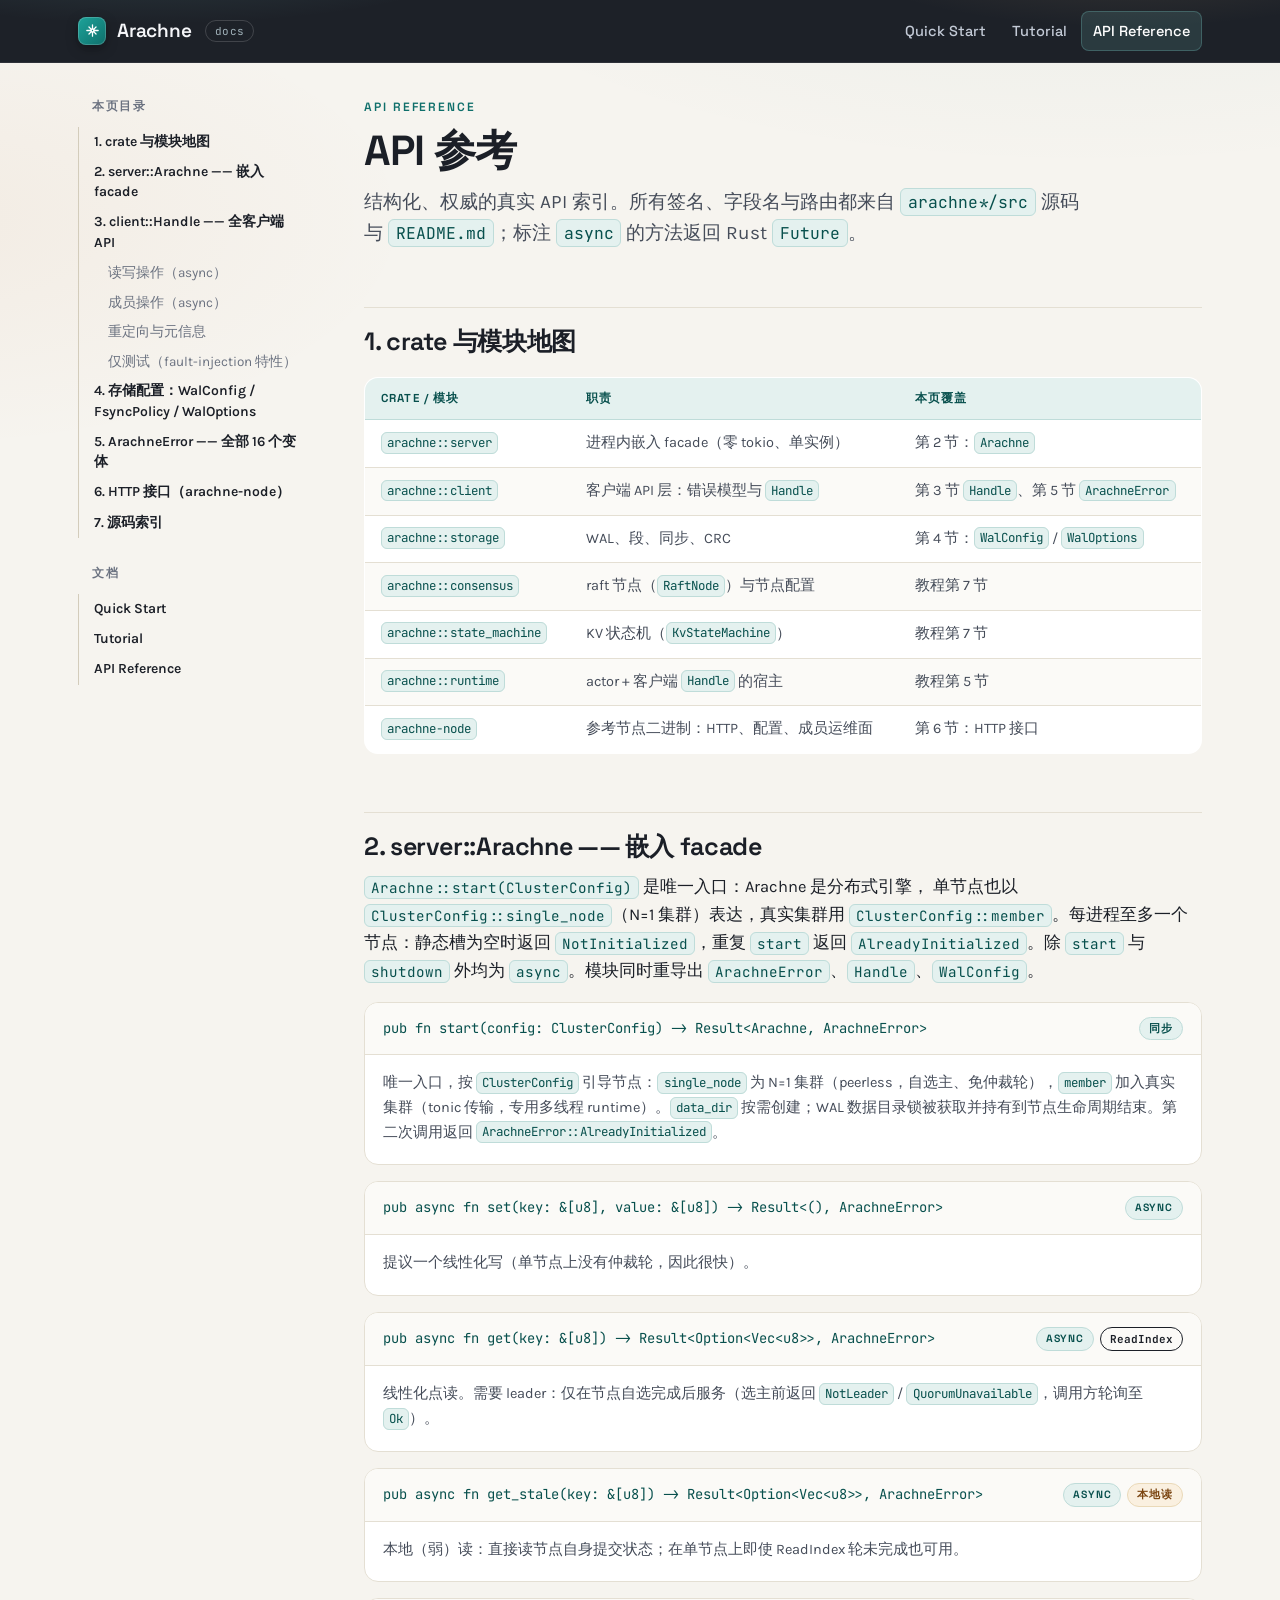
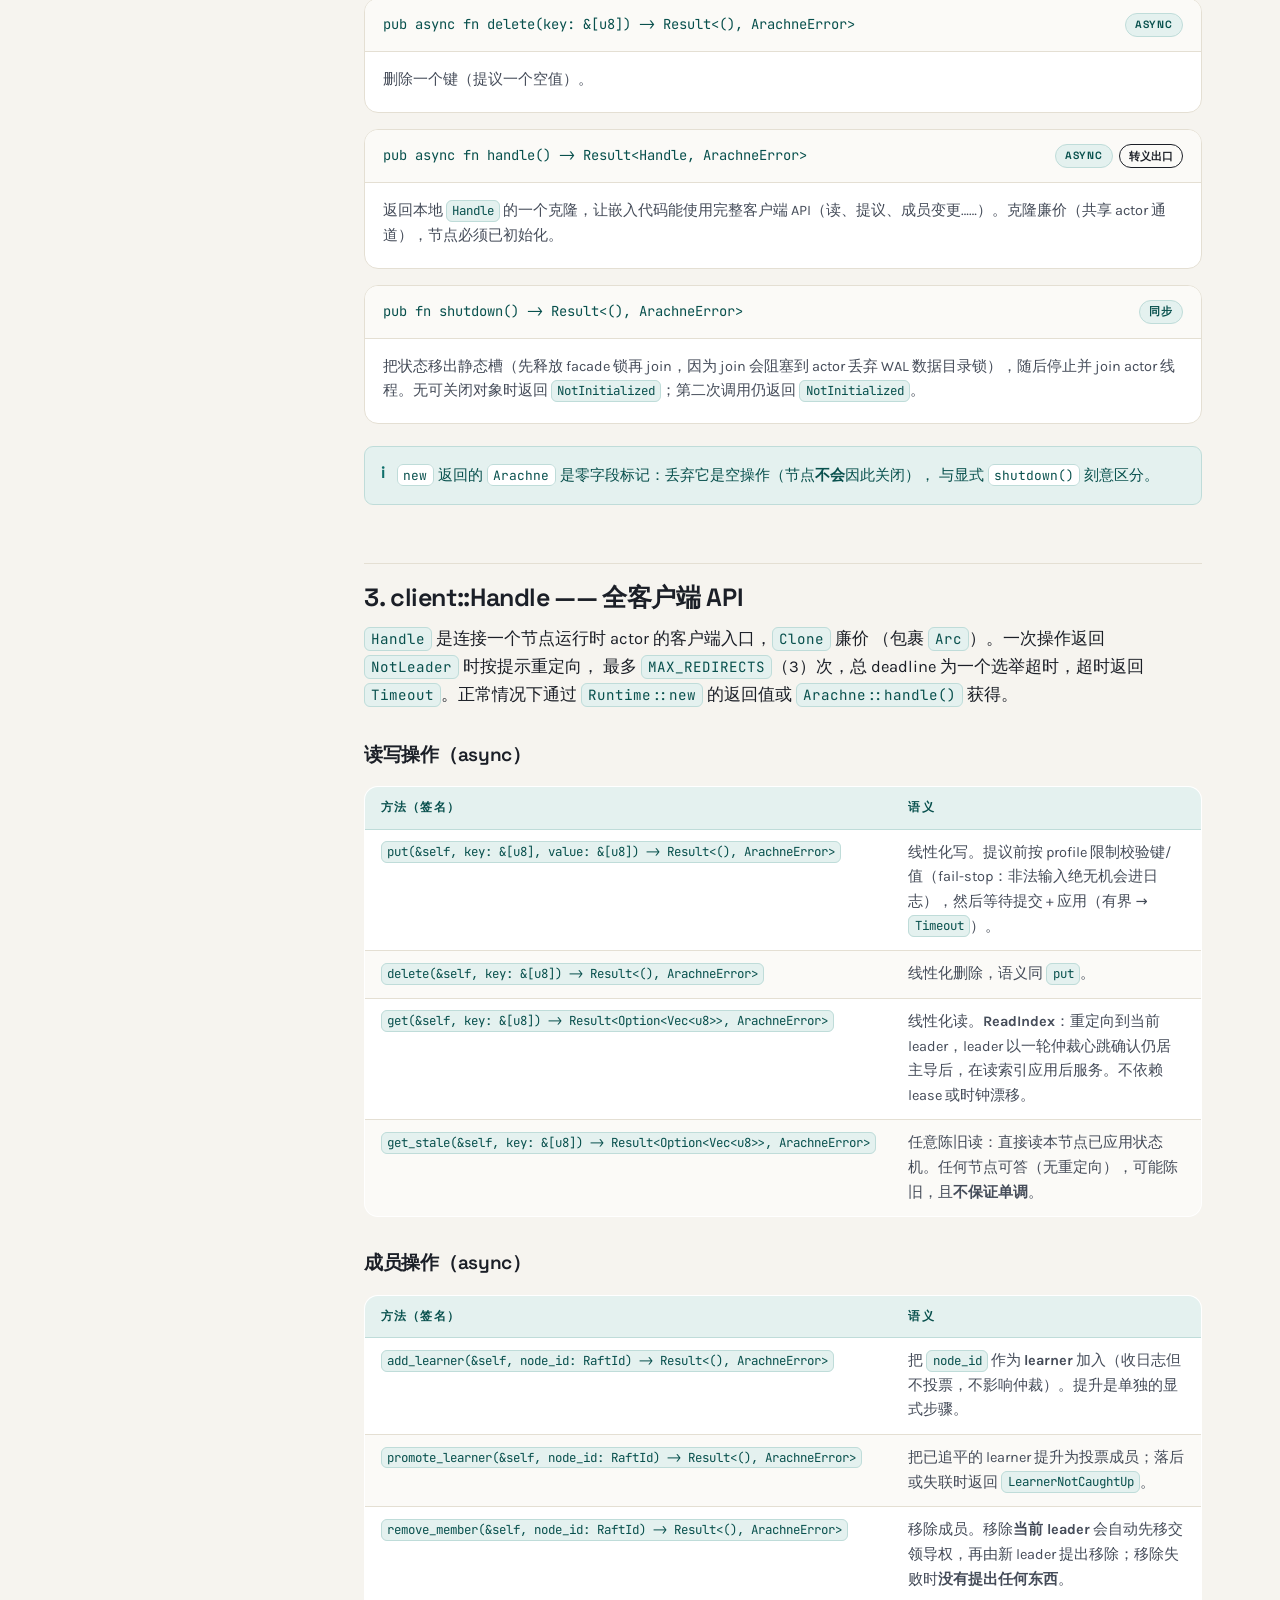
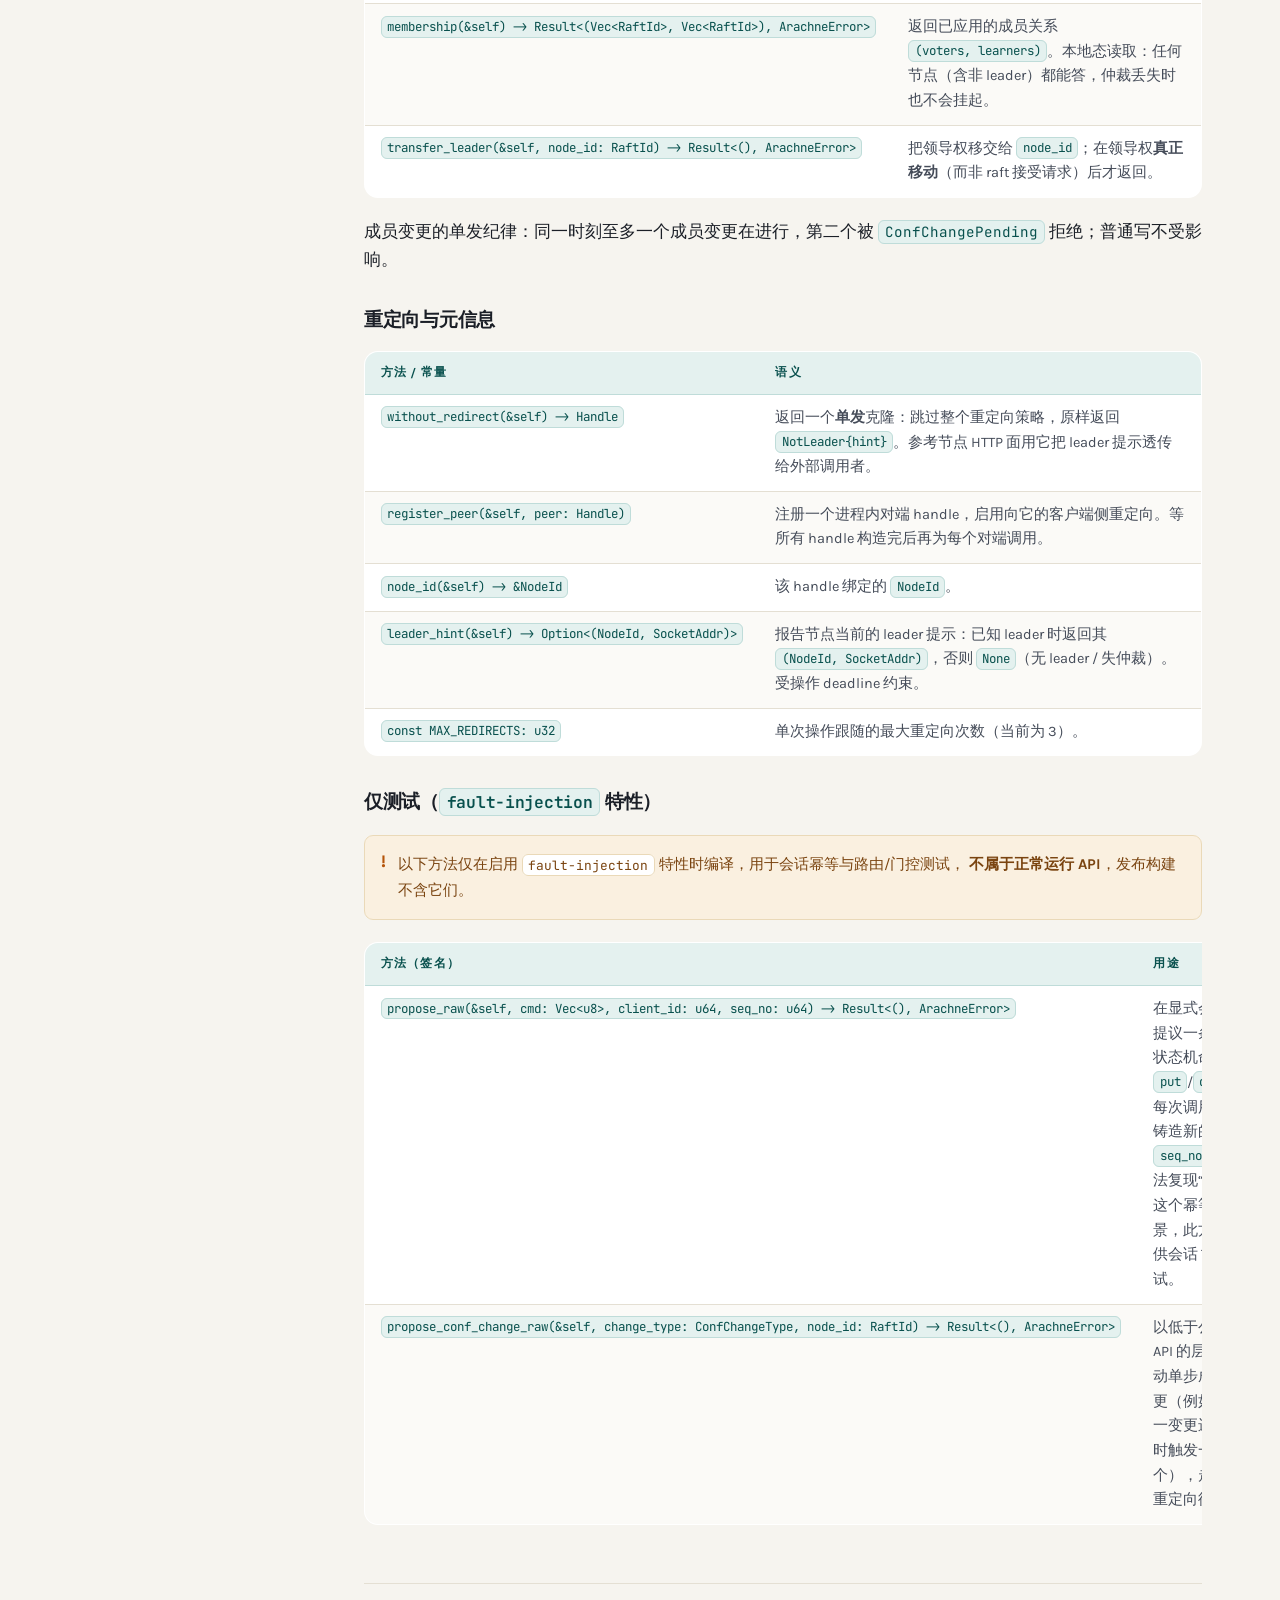
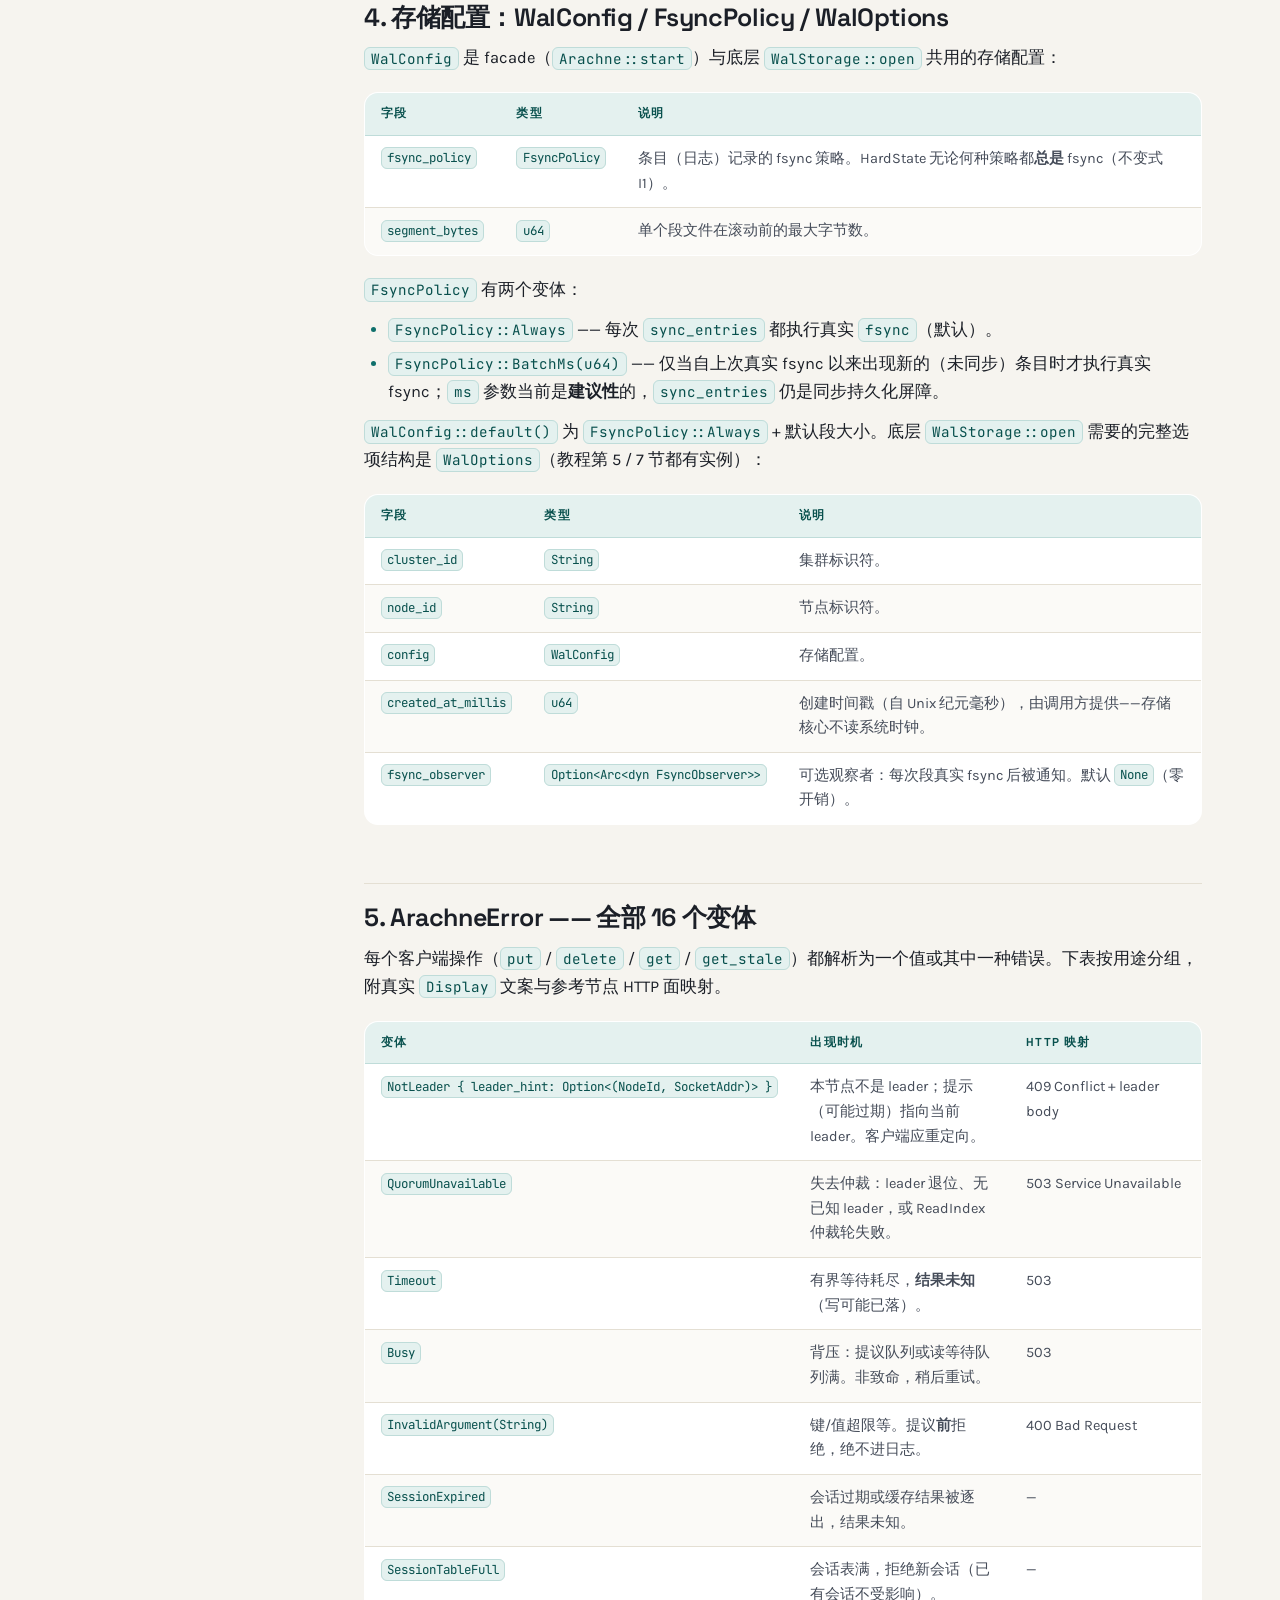
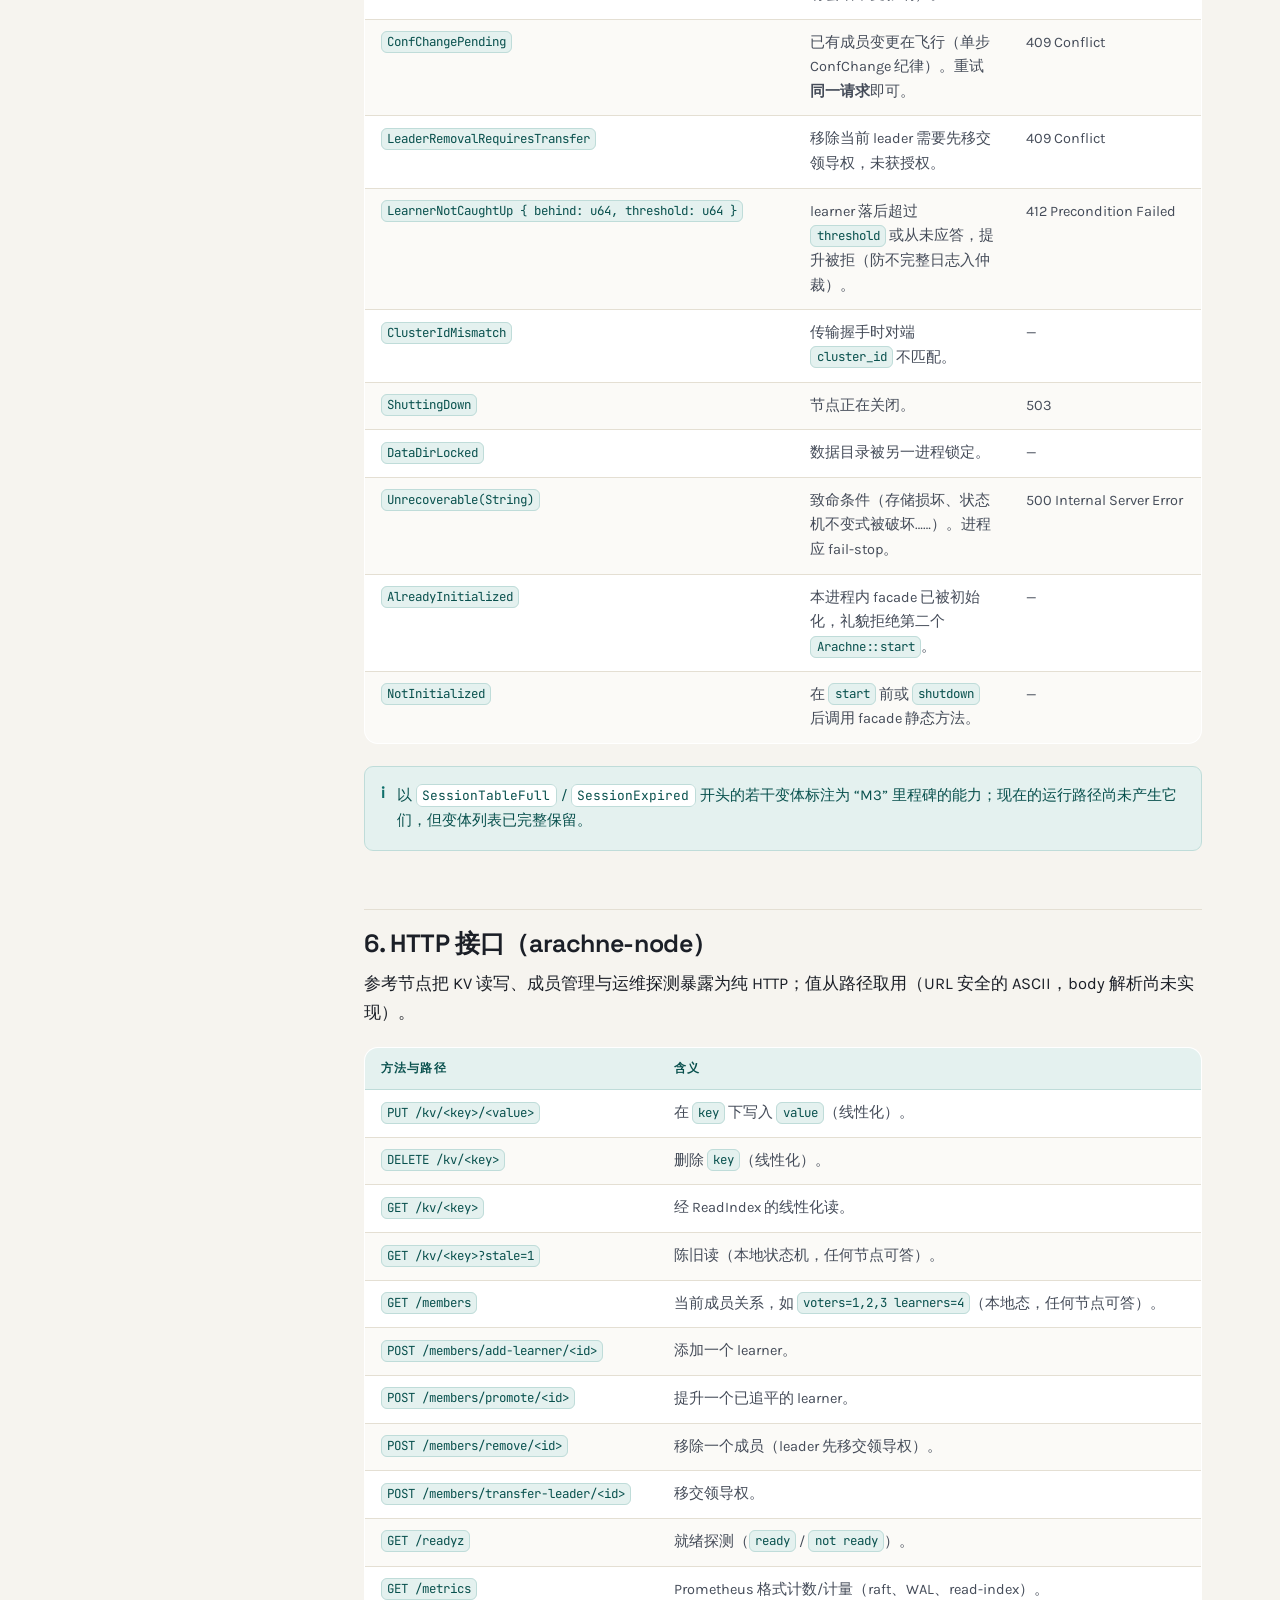
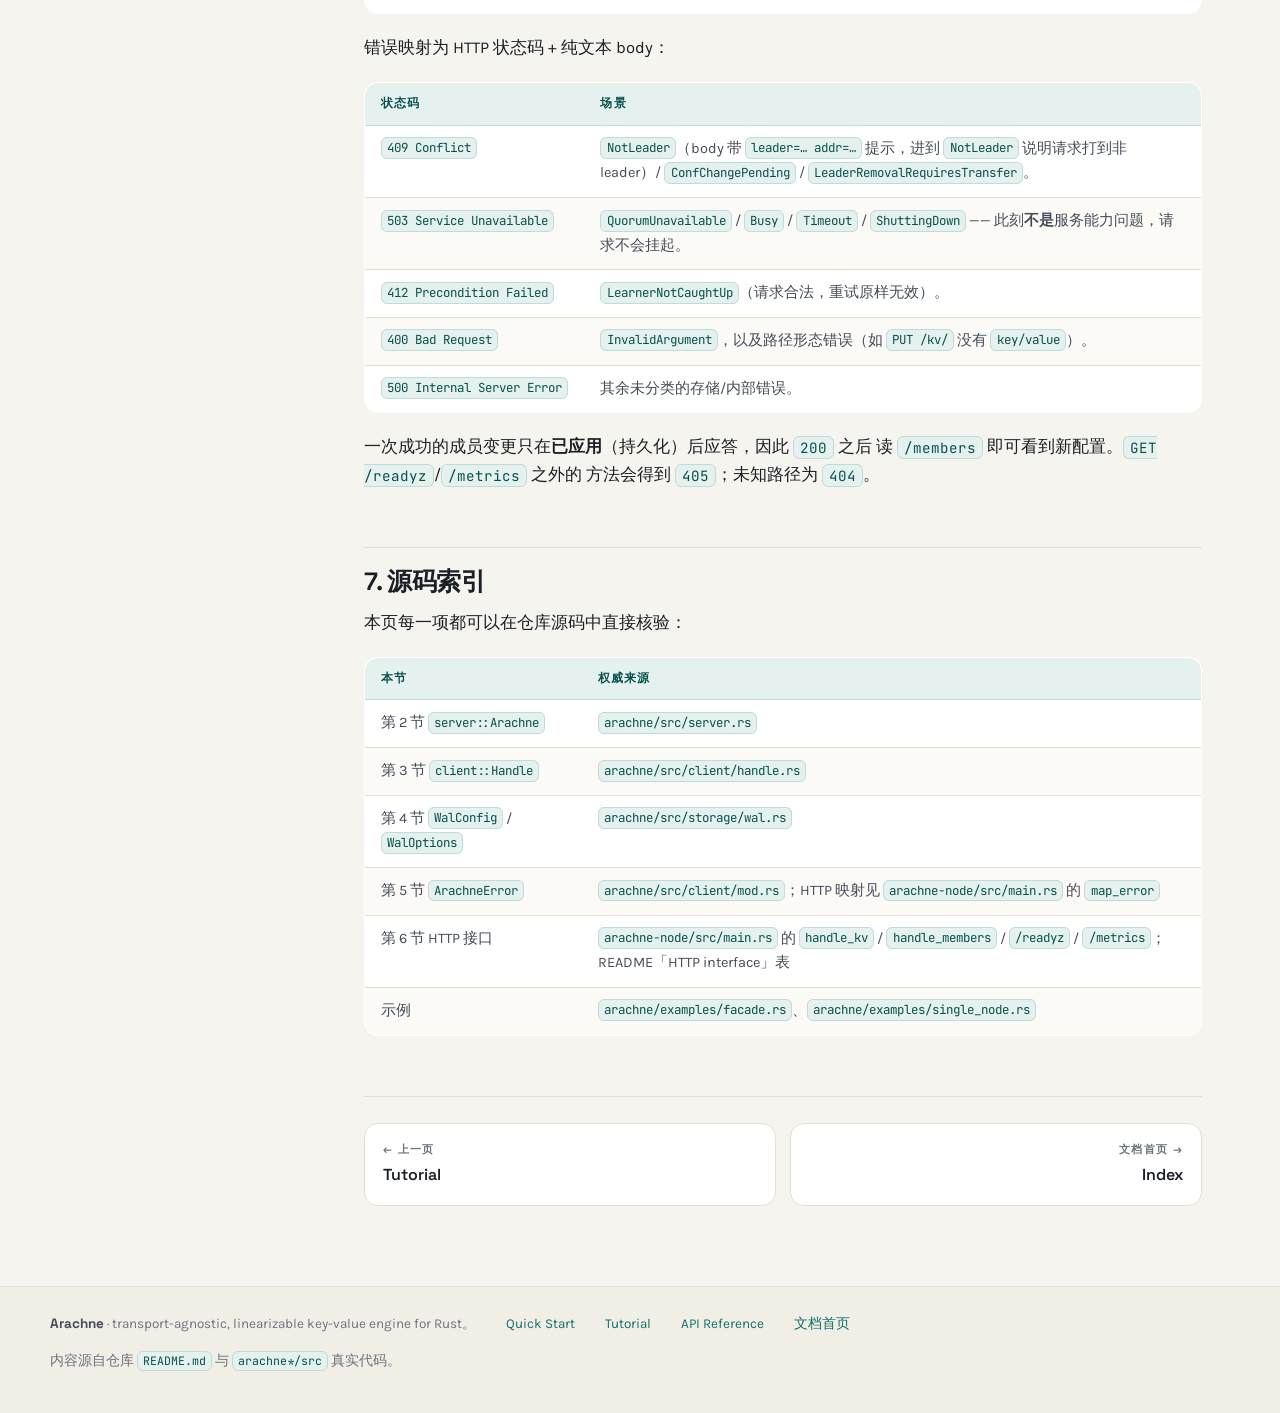
==== commit 8bbde158: "docs: align api-reference & tutorial with the facade multi-node refactor The docs drifted from the i" ====
--- a/docs/api-reference.html
+++ b/docs/api-reference.html
@@ -76,19 +76,22 @@
 
       <h2>2. server::Arachne —— 嵌入 facade</h2>
       <p>
-        每个方法都是单节点、单实例语义：被调用的静态槽为空时返回 <code>NotInitialized</code>，
-        重复 <code>new</code> 返回 <code>AlreadyInitialized</code>。除 <code>new</code> 与
+        <code>Arachne::start(ClusterConfig)</code> 是唯一入口：Arachne 是分布式引擎，
+        单节点也以 <code>ClusterConfig::single_node</code>（N=1 集群）表达，真实集群用
+        <code>ClusterConfig::member</code>。每进程至多一个节点：静态槽为空时返回
+        <code>NotInitialized</code>，重复 <code>start</code> 返回
+        <code>AlreadyInitialized</code>。除 <code>start</code> 与
         <code>shutdown</code> 外均为 <code>async</code>。模块同时重导出
         <code>ArachneError</code>、<code>Handle</code>、<code>WalConfig</code>。
       </p>
 
       <div class="api-method">
         <div class="sig">
-          <code>pub fn new(node_id: u64, data_dir: &amp;Path, wal: WalConfig) -&gt; Result&lt;Arachne, ArachneError&gt;</code>
+          <code>pub fn start(config: ClusterConfig) -&gt; Result&lt;Arachne, ArachneError&gt;</code>
           <span class="badges"><span class="badge badge-teal">同步</span></span>
         </div>
         <div class="desc">
-          <p>引导进程内单节点。<code>data_dir</code> 按需创建；WAL 数据目录锁被获取并持有到节点生命周期结束。第二次调用返回 <code>ArachneError::AlreadyInitialized</code>。</p>
+          <p>唯一入口，按 <code>ClusterConfig</code> 引导节点：<code>single_node</code> 为 N=1 集群（peerless，自选主、免仲裁轮），<code>member</code> 加入真实集群（tonic 传输，专用多线程 runtime）。<code>data_dir</code> 按需创建；WAL 数据目录锁被获取并持有到节点生命周期结束。第二次调用返回 <code>ArachneError::AlreadyInitialized</code>。</p>
         </div>
       </div>
 
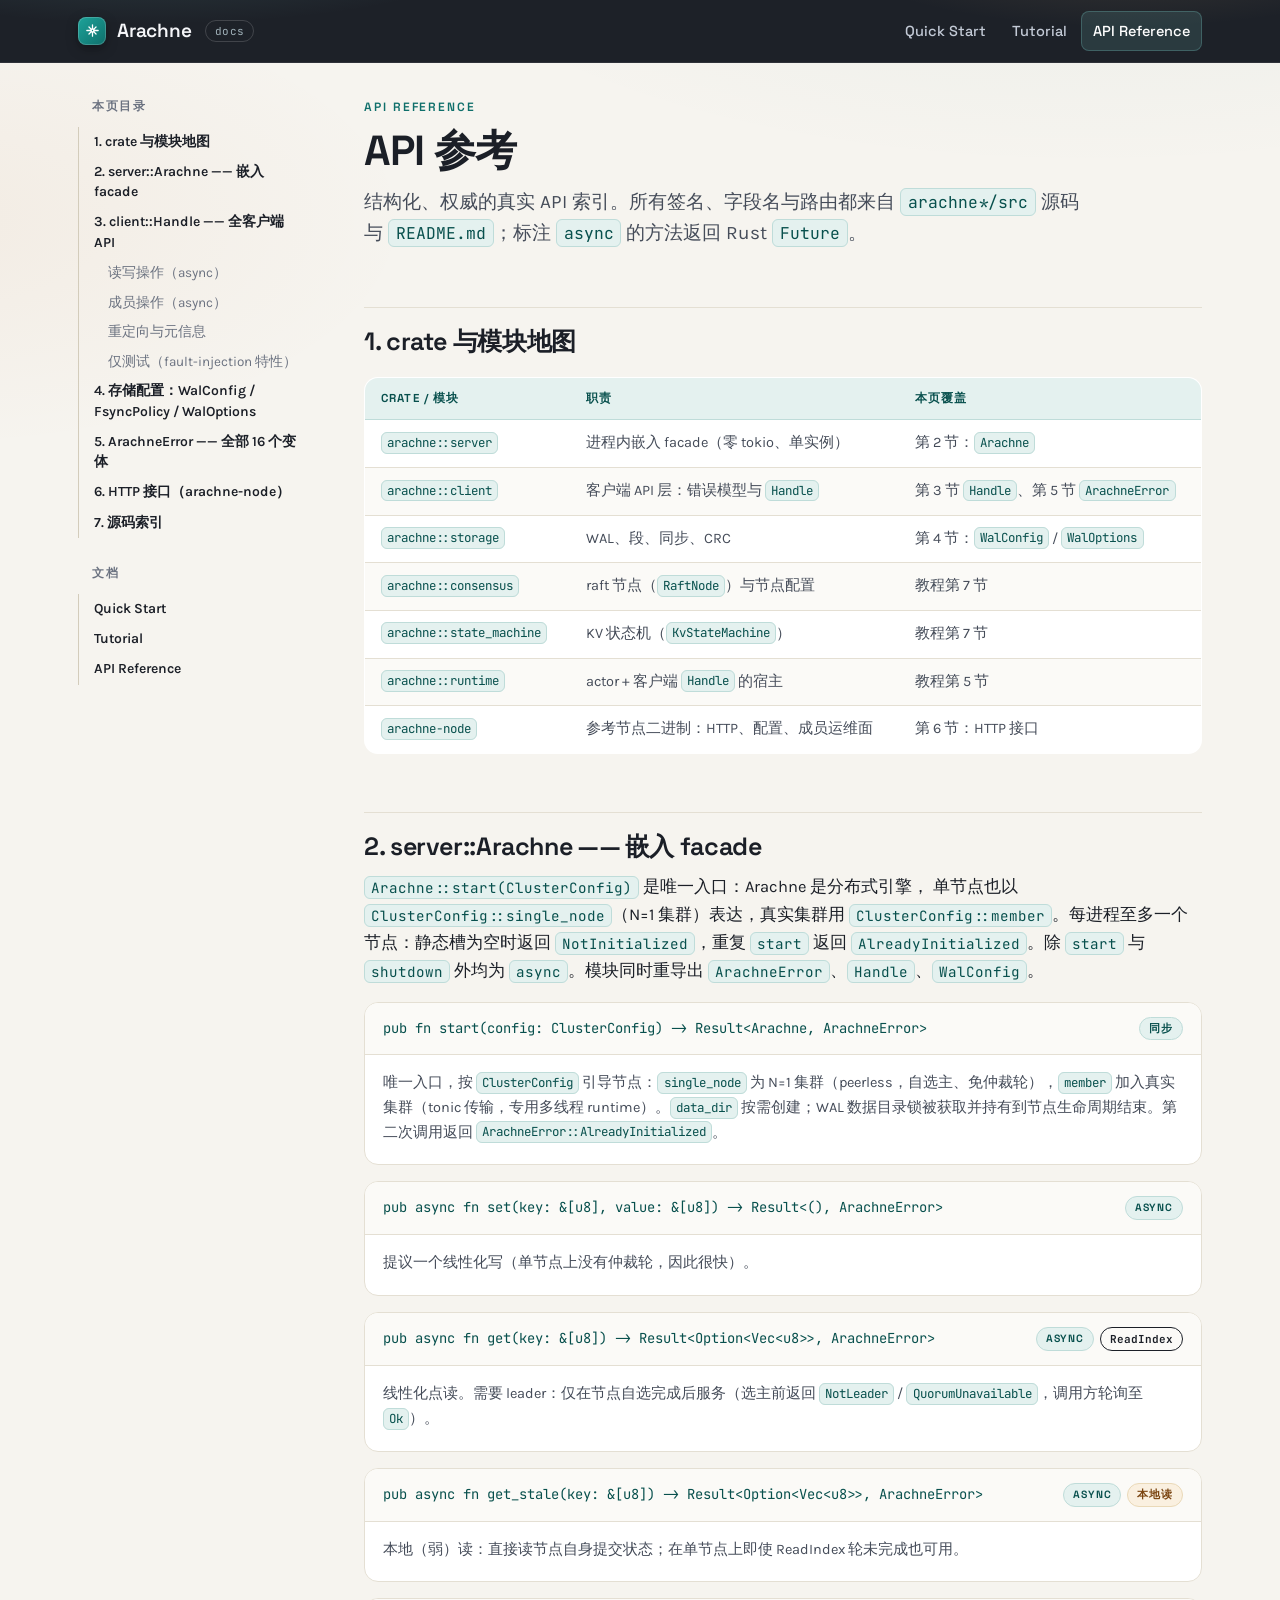
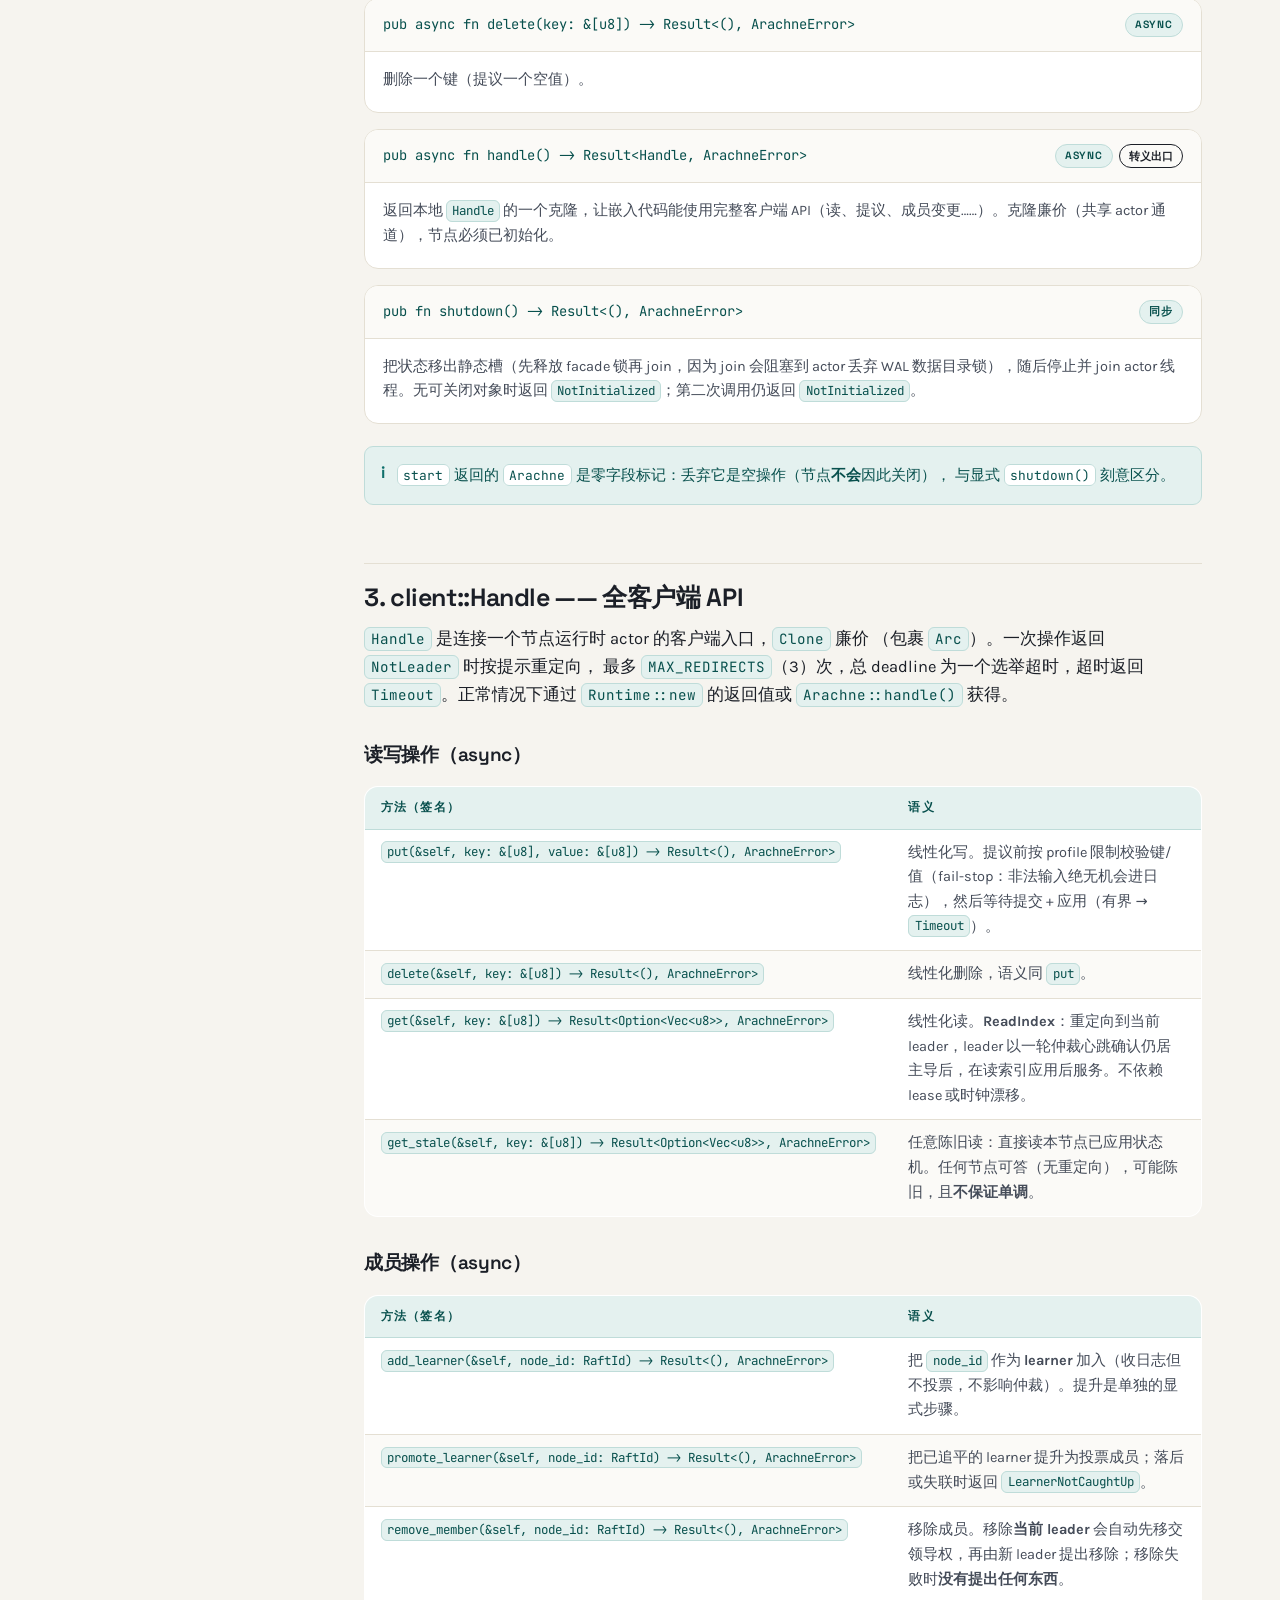
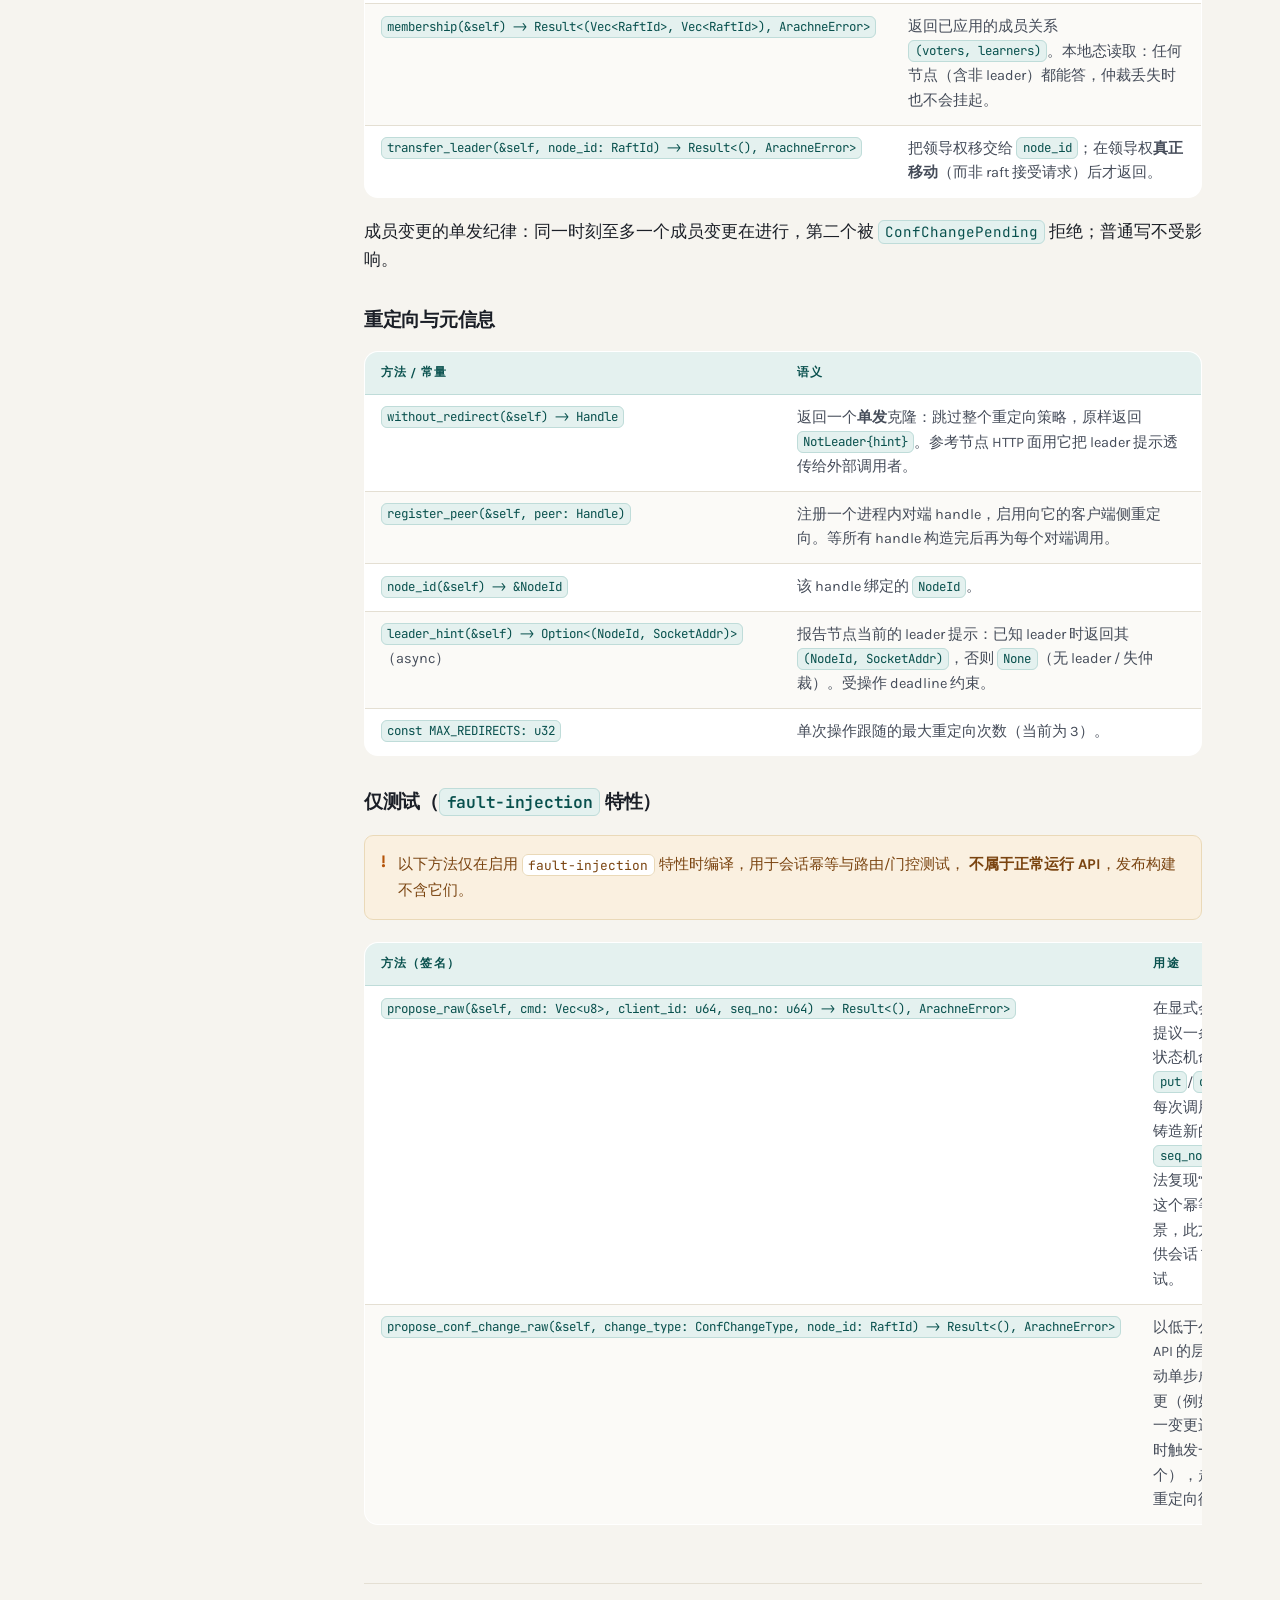
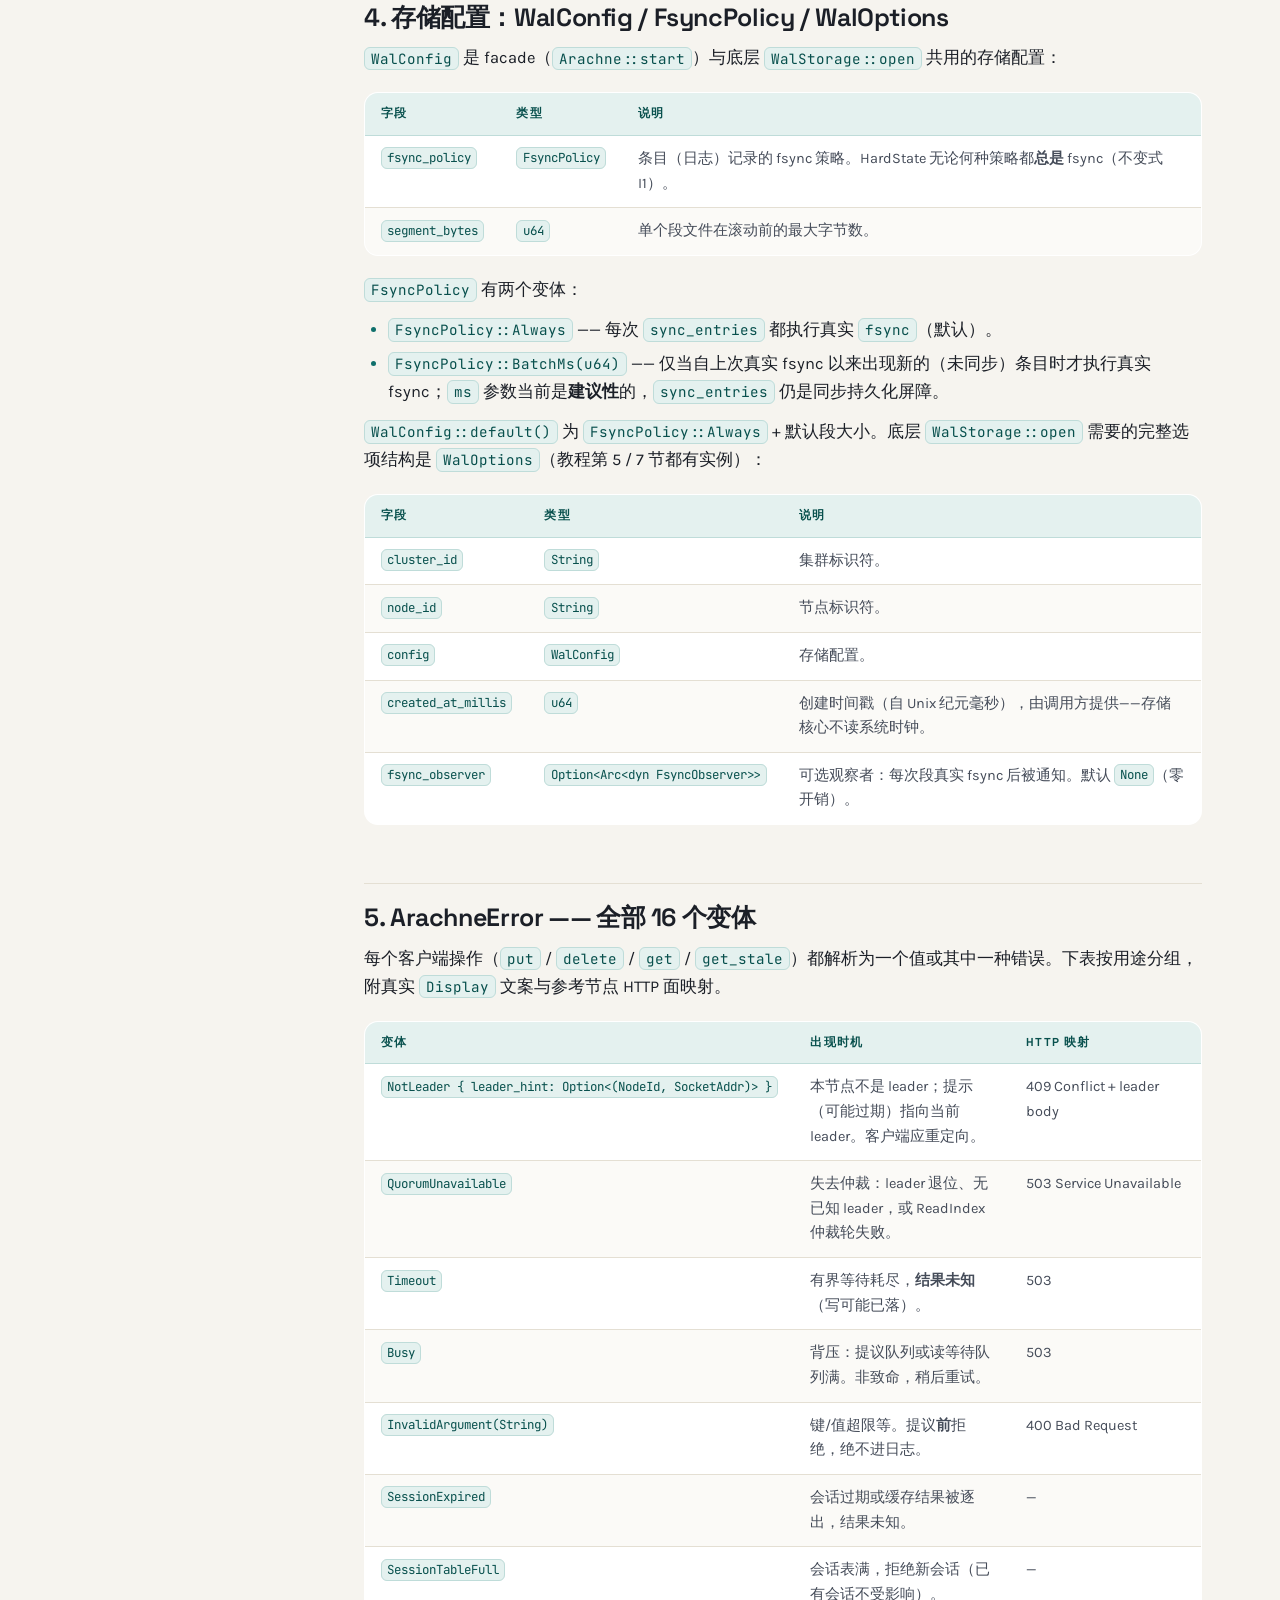
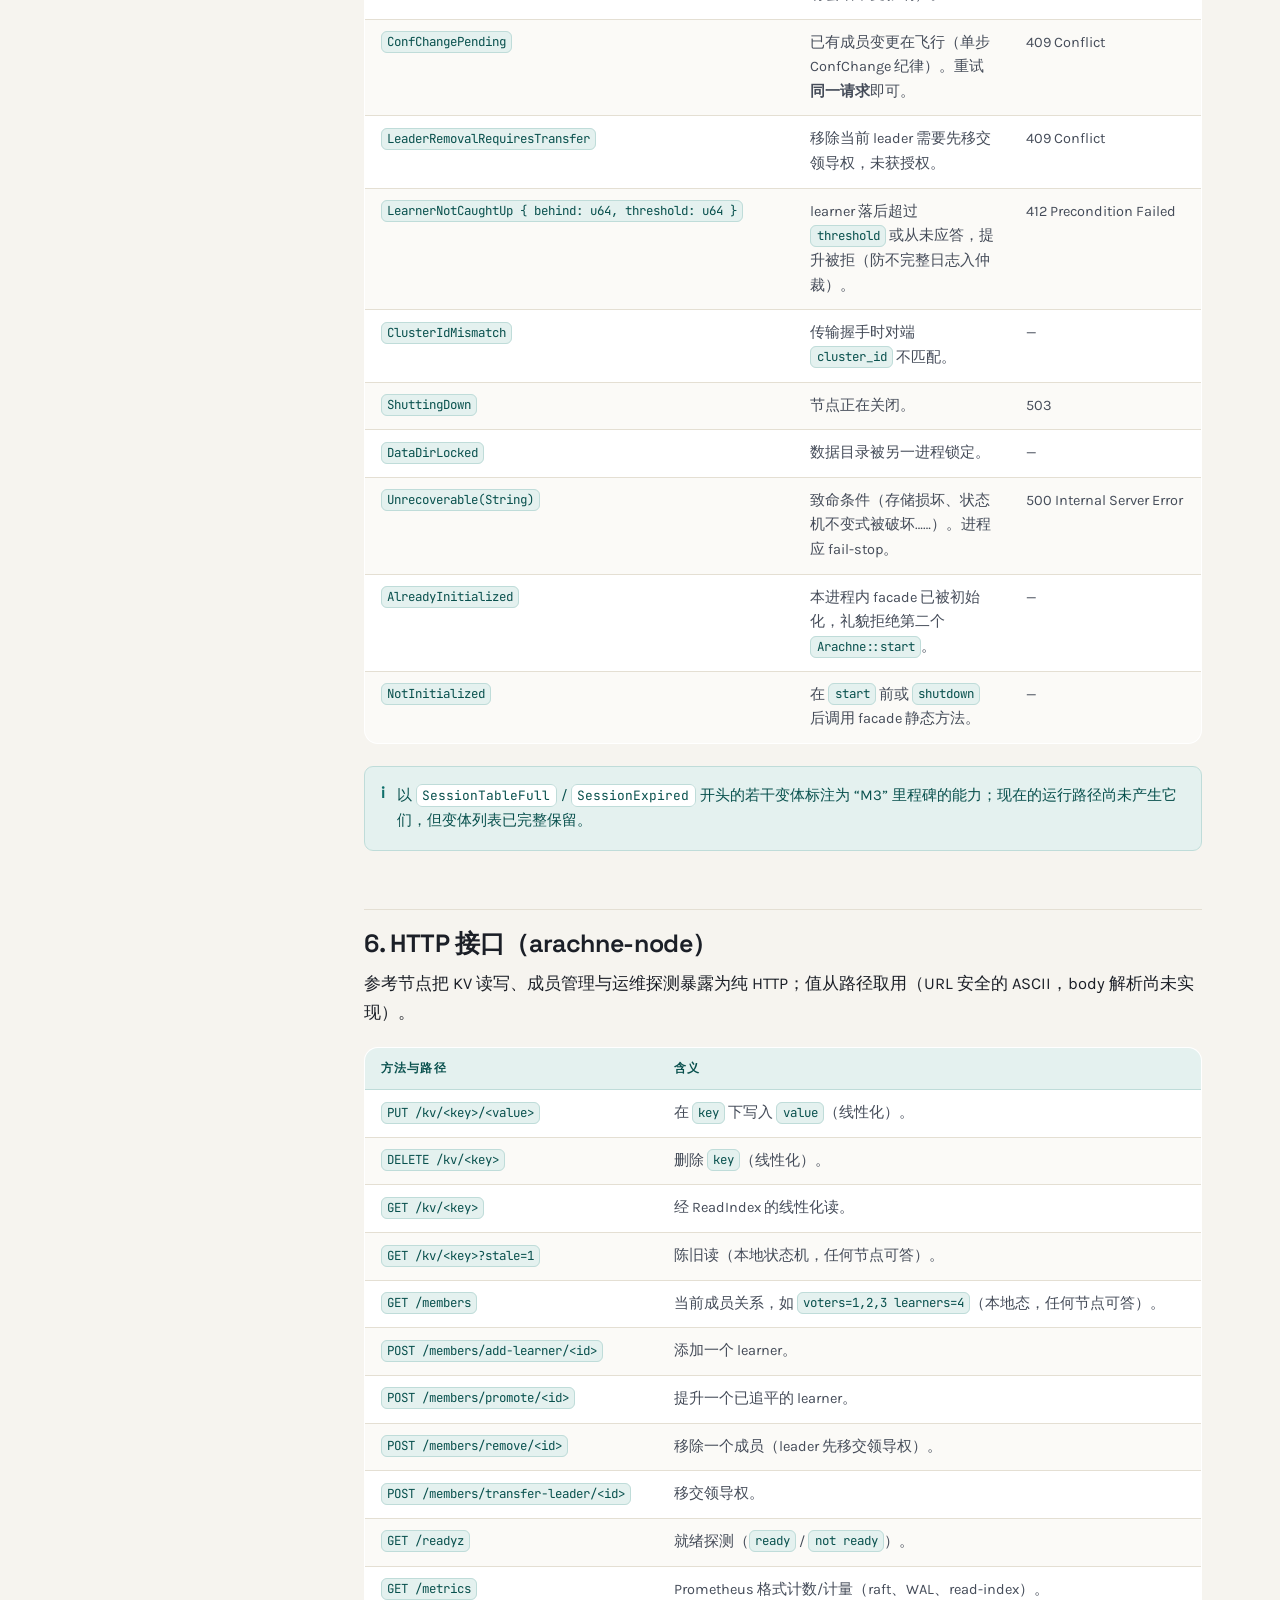
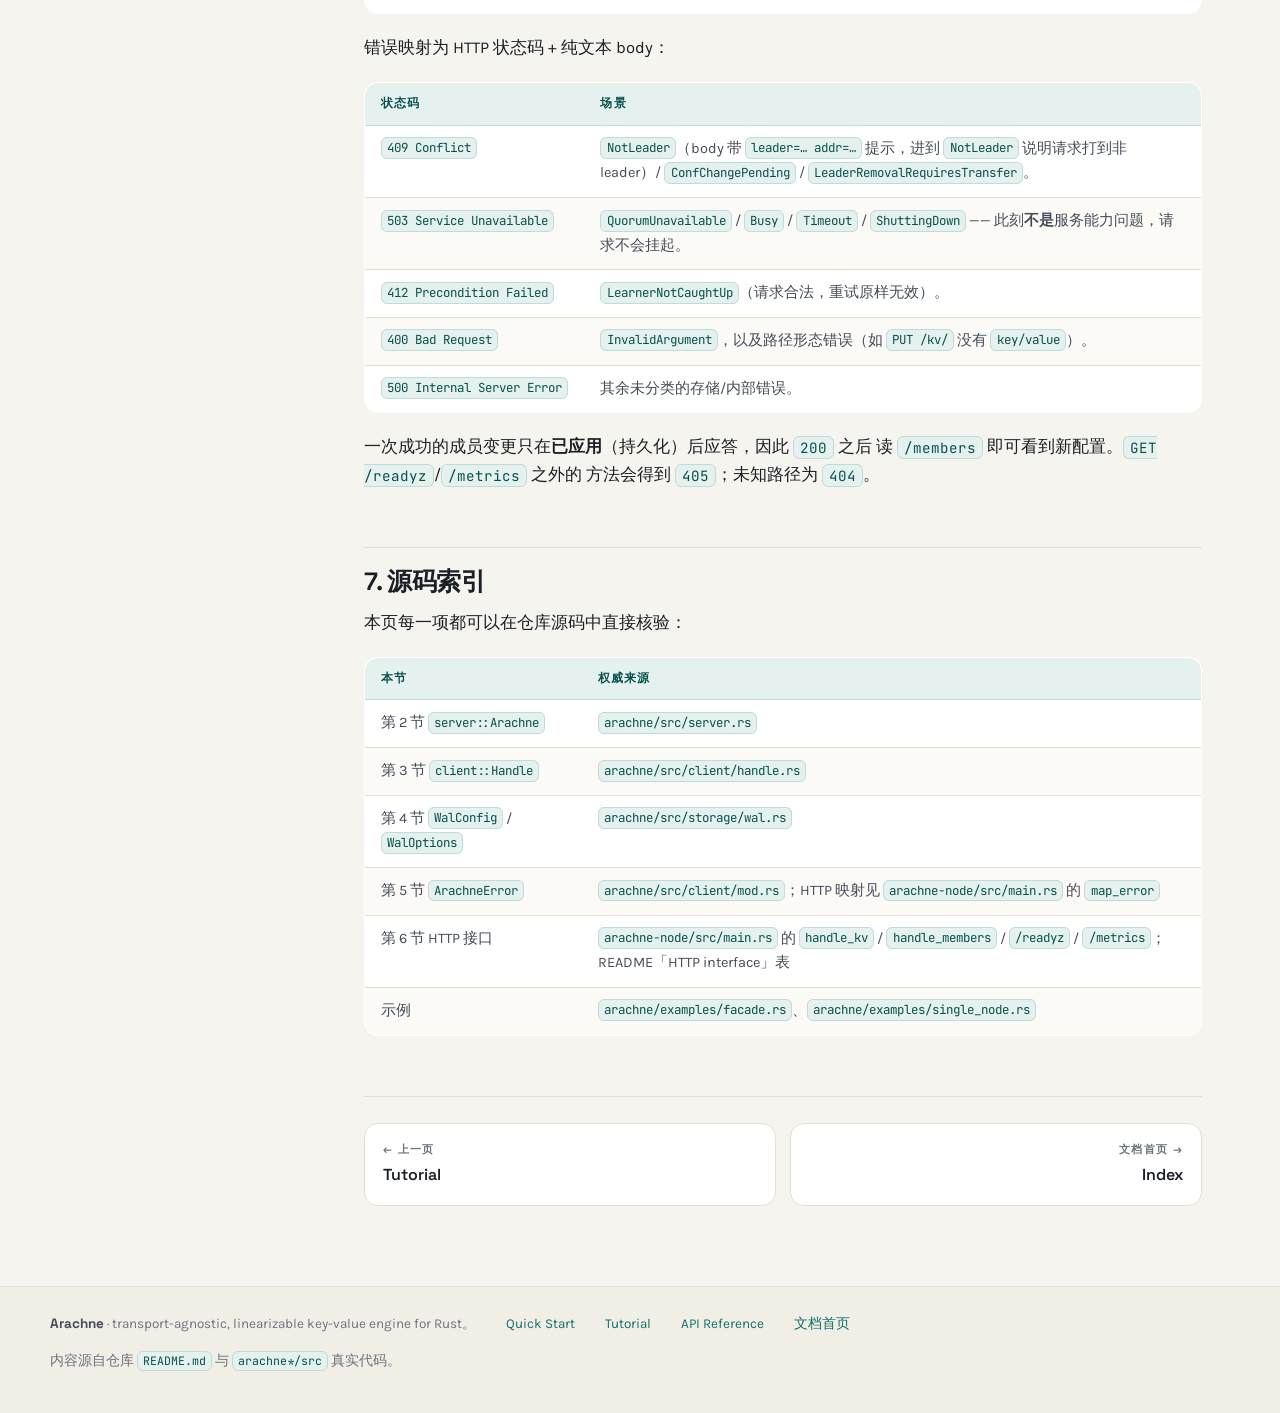
==== commit b092f995: "docs: align docs & examples with implementation after deep audit - new->start: facade constructor is" ====
--- a/docs/api-reference.html
+++ b/docs/api-reference.html
@@ -158,7 +158,7 @@
       <div class="callout">
         <span class="callout-ico">i</span>
         <p>
-          <code>new</code> 返回的 <code>Arachne</code> 是零字段标记：丢弃它是空操作（节点<strong>不会</strong>因此关闭），
+          <code>start</code> 返回的 <code>Arachne</code> 是零字段标记：丢弃它是空操作（节点<strong>不会</strong>因此关闭），
           与显式 <code>shutdown()</code> 刻意区分。
         </p>
       </div>
@@ -252,7 +252,7 @@
               <td>该 handle 绑定的 <code>NodeId</code>。</td>
             </tr>
             <tr>
-              <td><code>leader_hint(&amp;self) -&gt; Option&lt;(NodeId, SocketAddr)&gt;</code></td>
+              <td><code>leader_hint(&amp;self) -&gt; Option&lt;(NodeId, SocketAddr)&gt;</code>（async）</td>
               <td>报告节点当前的 leader 提示：已知 leader 时返回其 <code>(NodeId, SocketAddr)</code>，否则 <code>None</code>（无 leader / 失仲裁）。受操作 deadline 约束。</td>
             </tr>
             <tr>
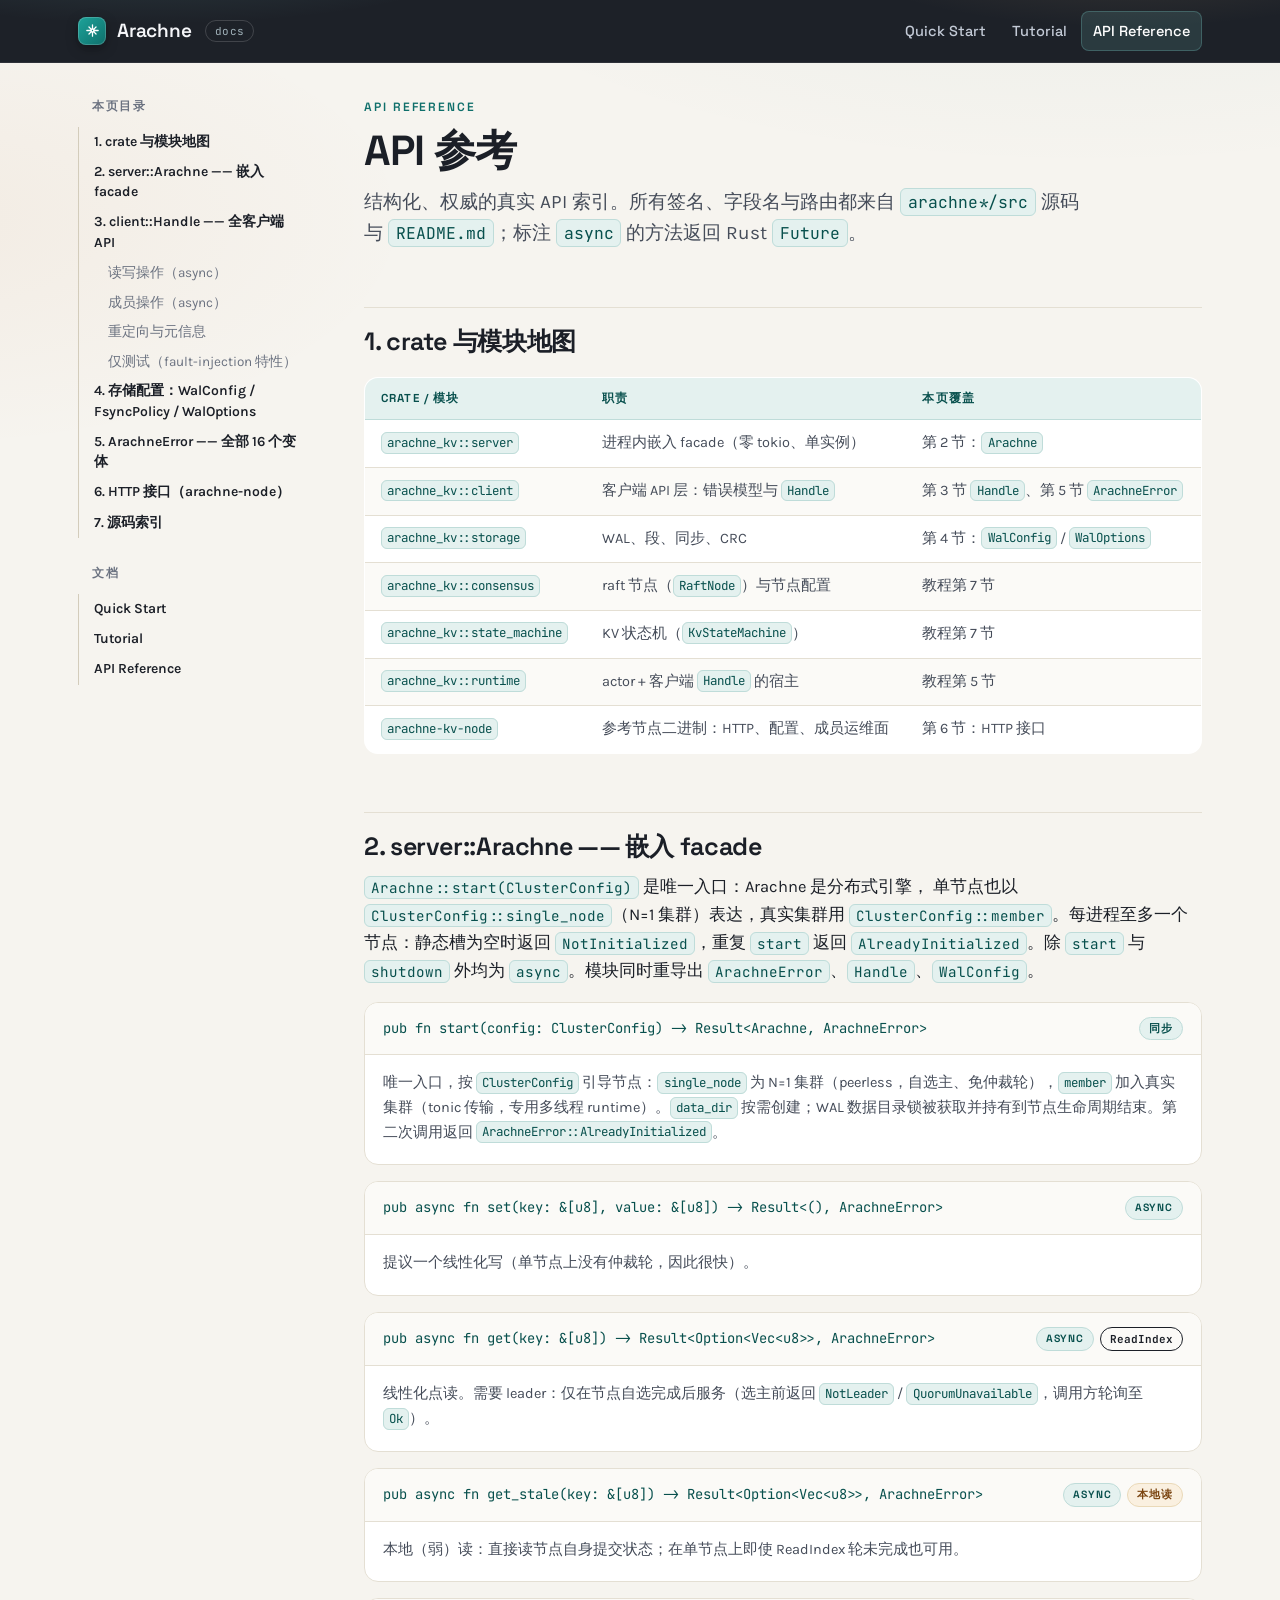
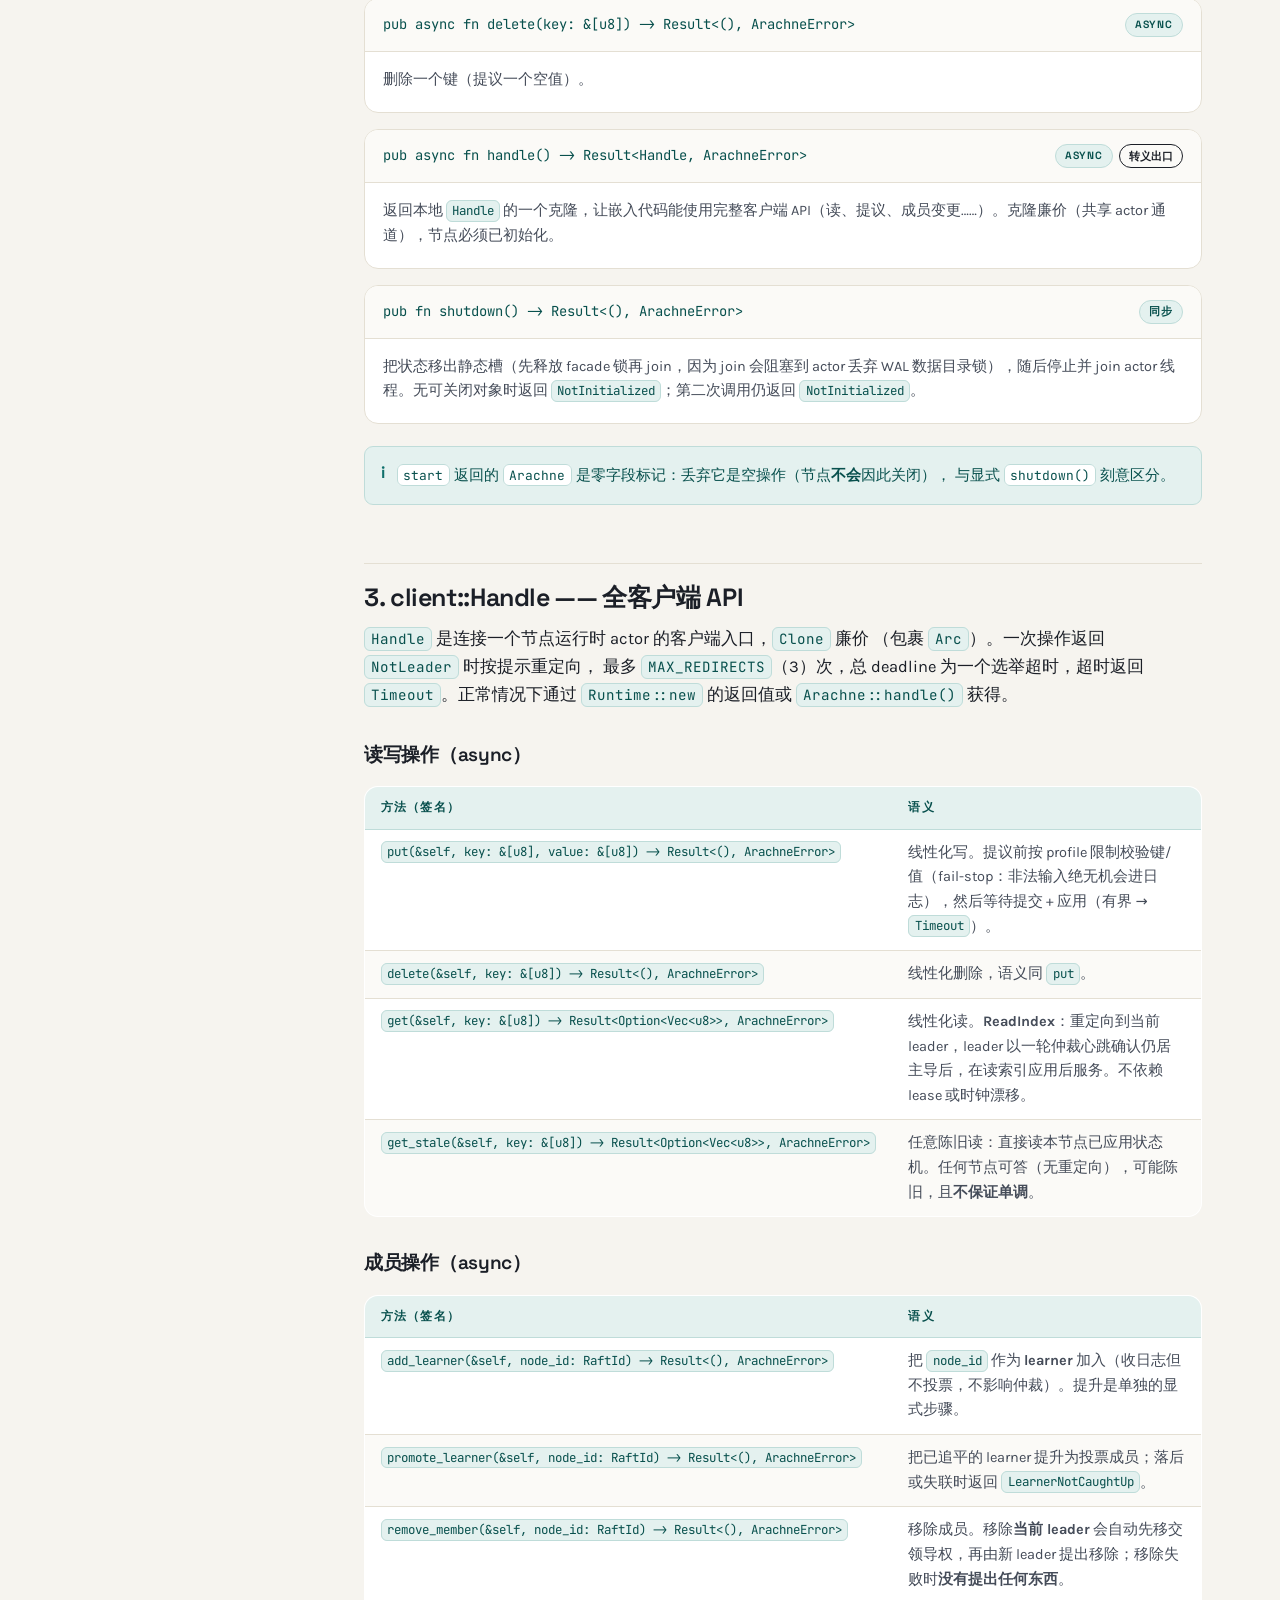
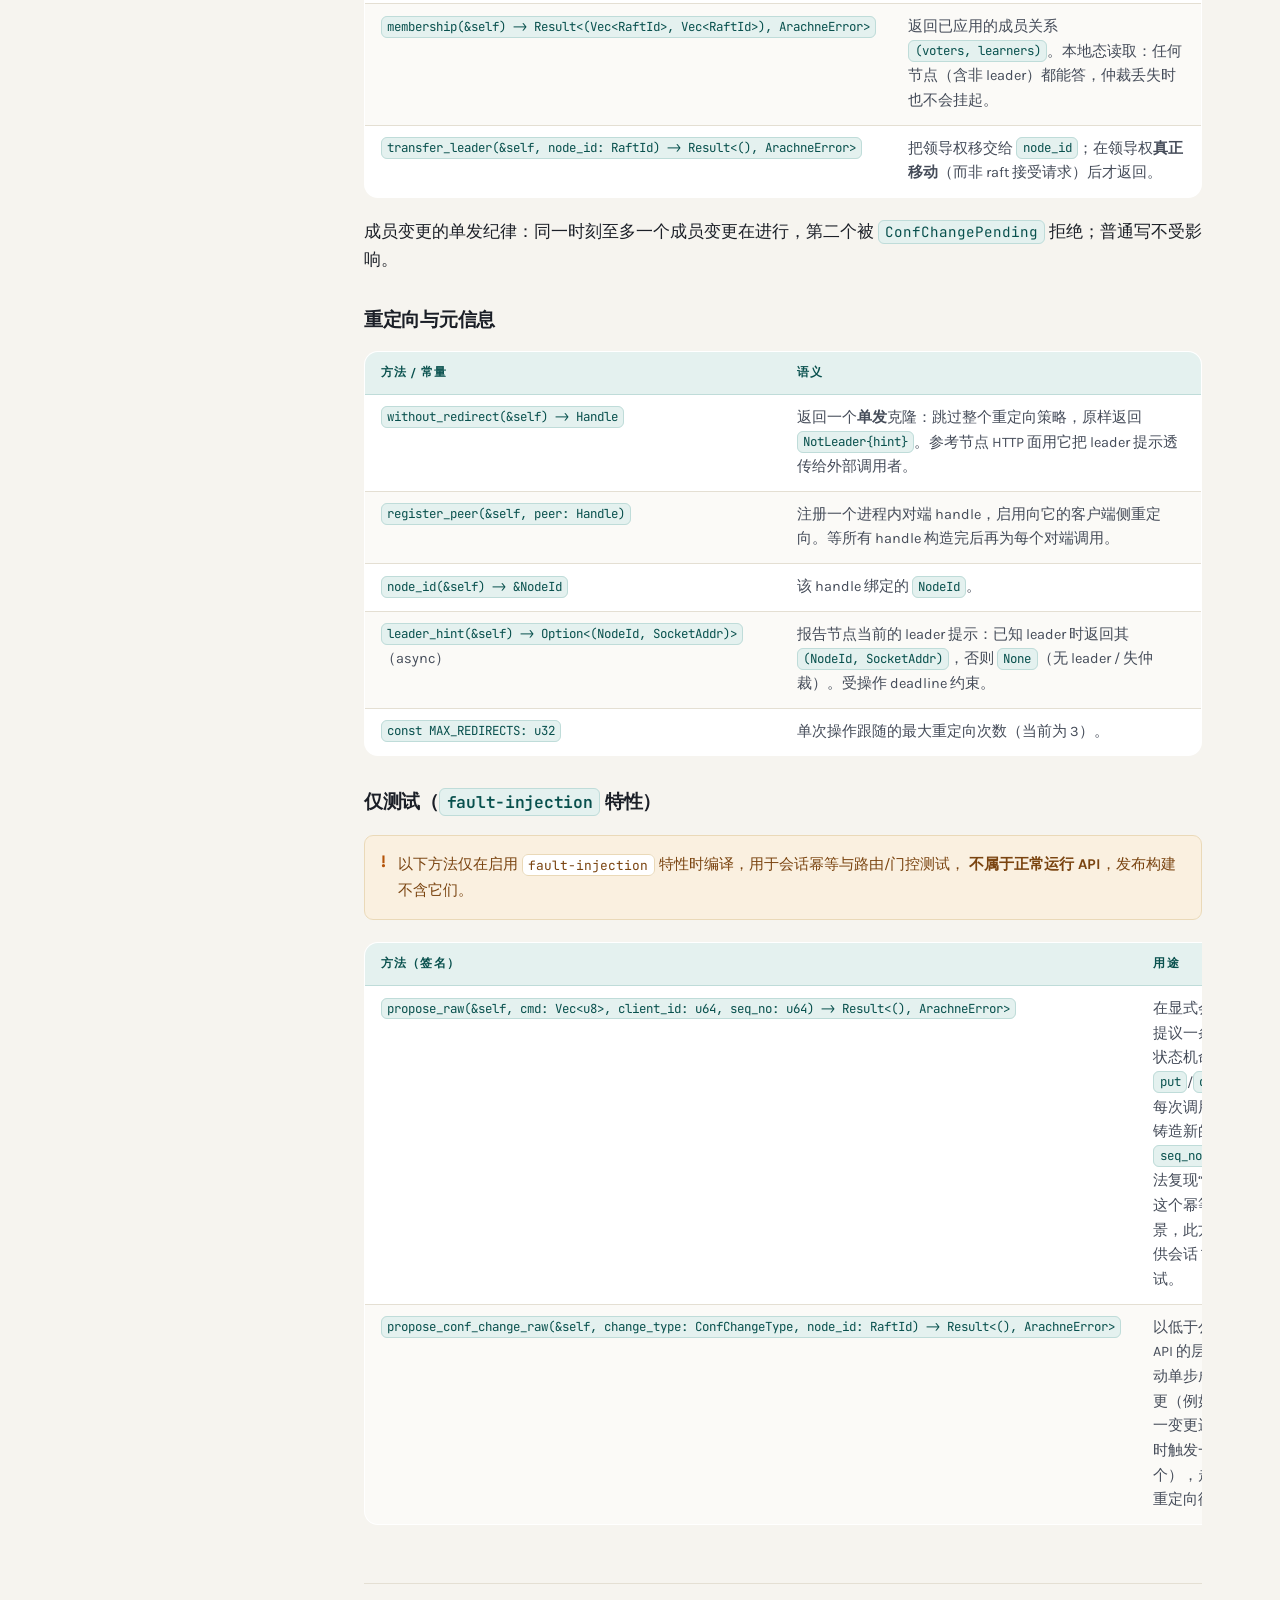
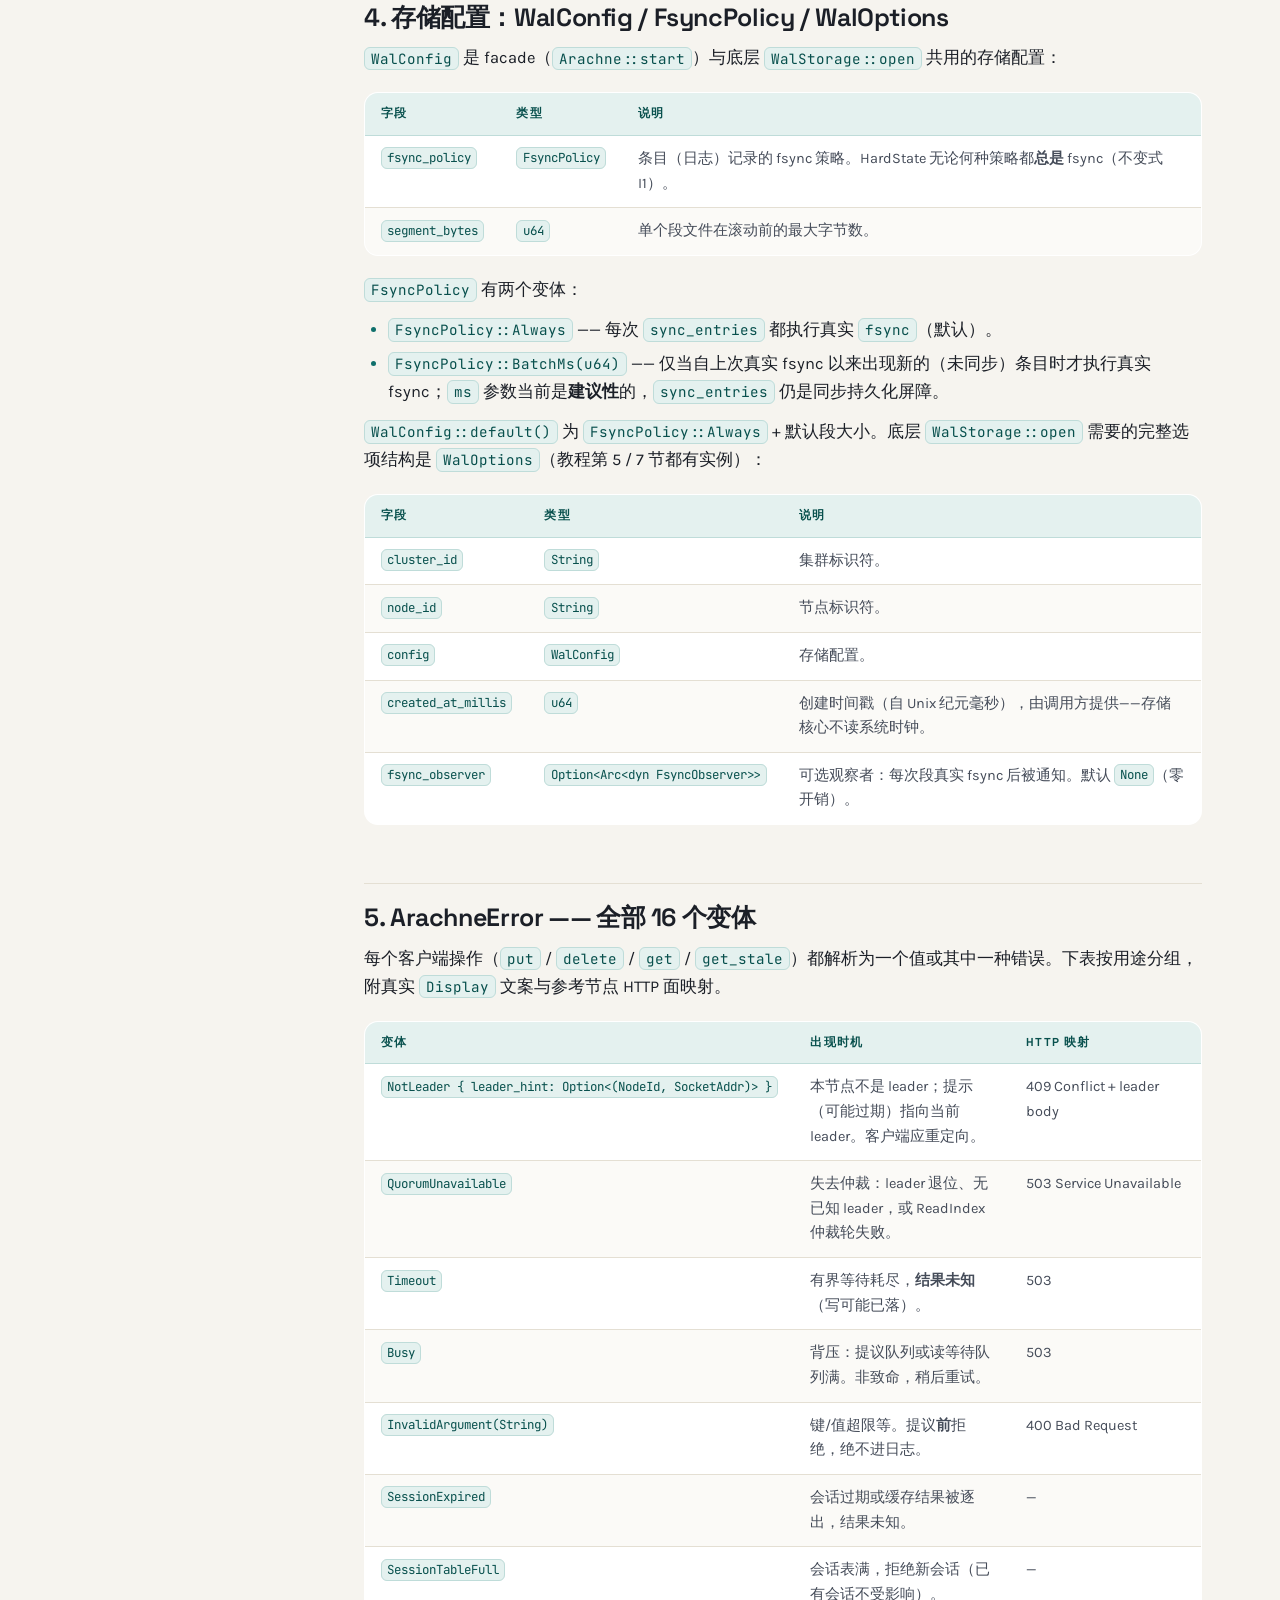
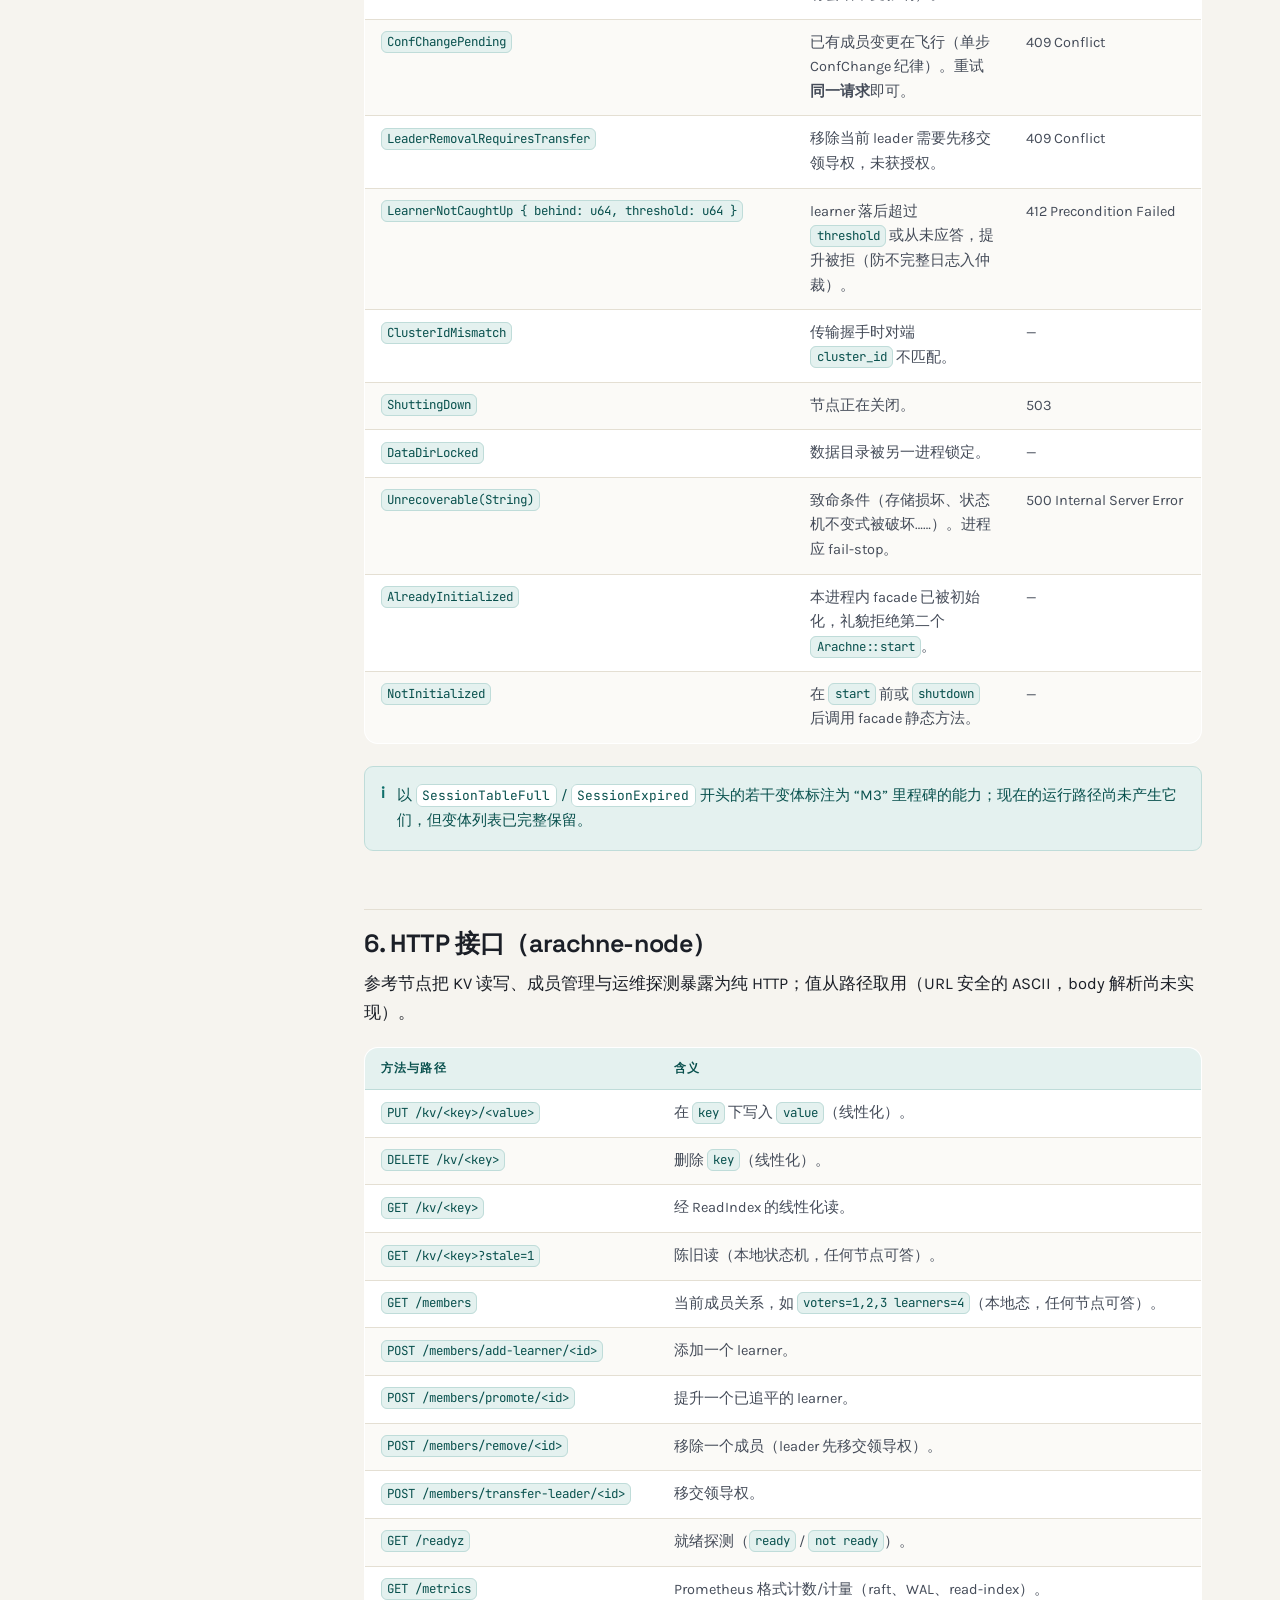
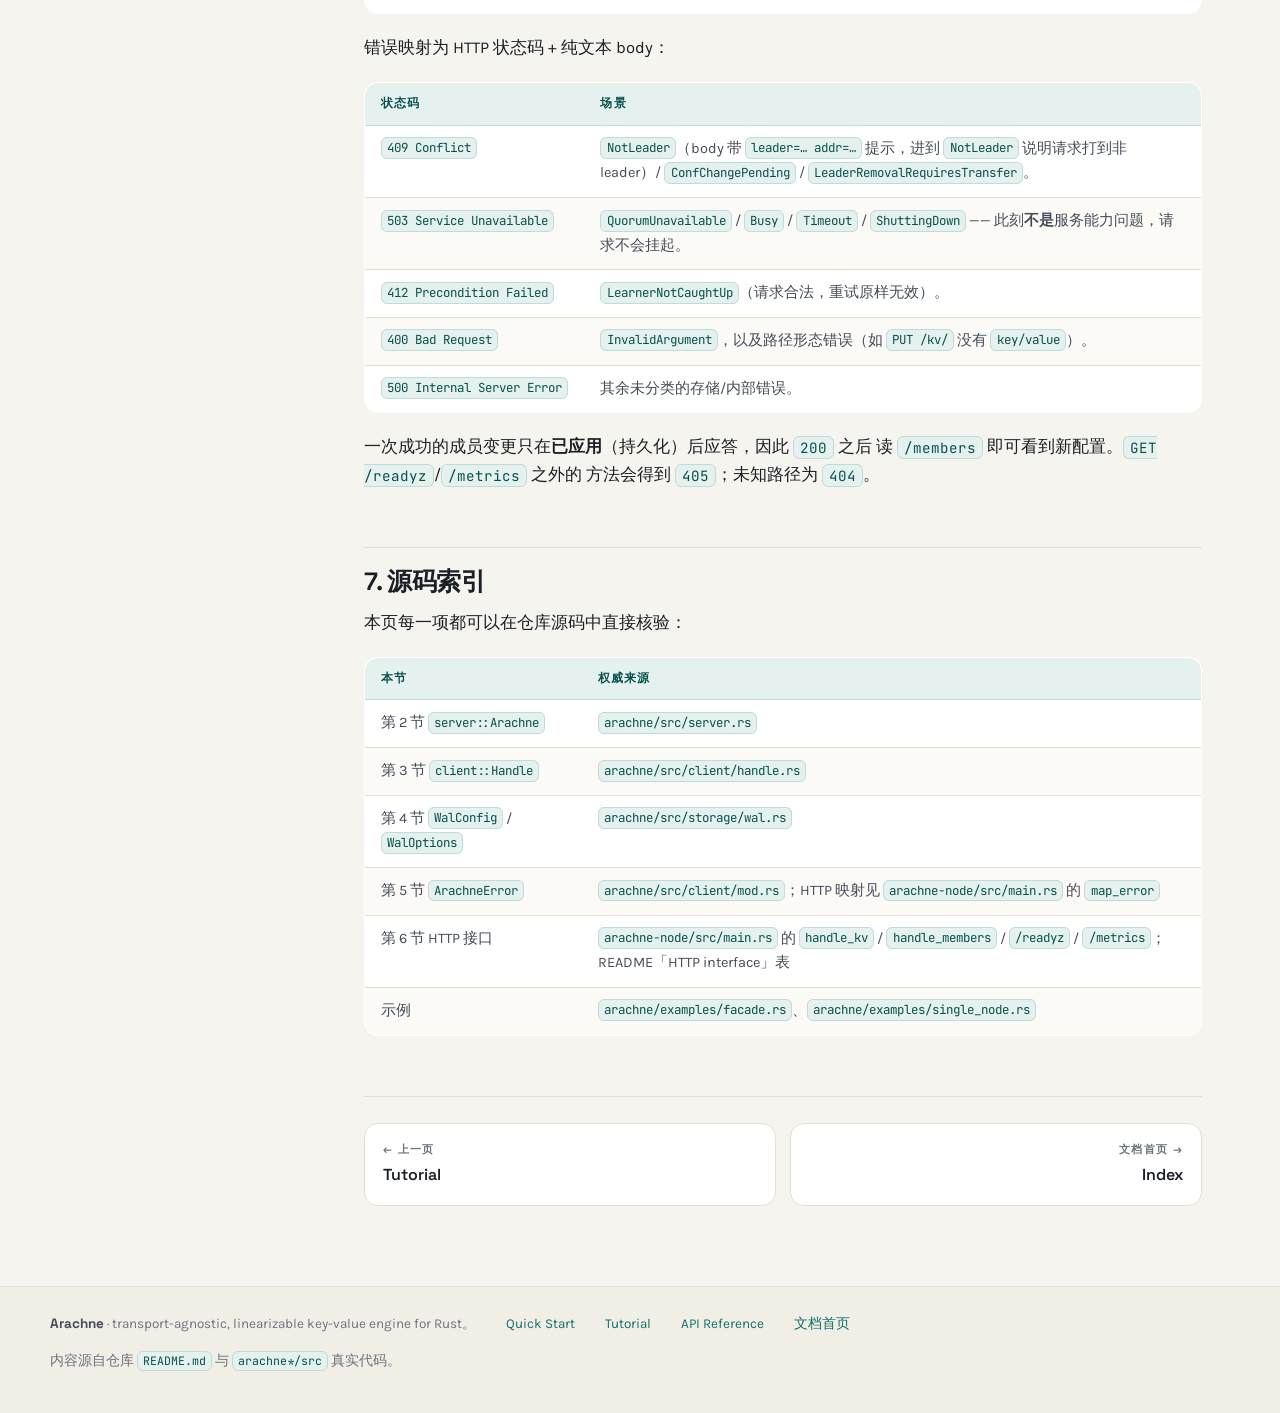
==== commit b3cd68fd: "refactor(workspace): rename crate family to arachne-kv-* for crates.io publish crates.io 的 `arachne`" ====
--- a/docs/api-reference.html
+++ b/docs/api-reference.html
@@ -63,13 +63,13 @@
             <tr><th>crate / 模块</th><th>职责</th><th>本页覆盖</th></tr>
           </thead>
           <tbody>
-            <tr><td><code>arachne::server</code></td><td>进程内嵌入 facade（零 tokio、单实例）</td><td>第 2 节：<code>Arachne</code></td></tr>
-            <tr><td><code>arachne::client</code></td><td>客户端 API 层：错误模型与 <code>Handle</code></td><td>第 3 节 <code>Handle</code>、第 5 节 <code>ArachneError</code></td></tr>
-            <tr><td><code>arachne::storage</code></td><td>WAL、段、同步、CRC</td><td>第 4 节：<code>WalConfig</code> / <code>WalOptions</code></td></tr>
-            <tr><td><code>arachne::consensus</code></td><td>raft 节点（<code>RaftNode</code>）与节点配置</td><td>教程第 7 节</td></tr>
-            <tr><td><code>arachne::state_machine</code></td><td>KV 状态机（<code>KvStateMachine</code>）</td><td>教程第 7 节</td></tr>
-            <tr><td><code>arachne::runtime</code></td><td>actor + 客户端 <code>Handle</code> 的宿主</td><td>教程第 5 节</td></tr>
-            <tr><td><code>arachne-node</code></td><td>参考节点二进制：HTTP、配置、成员运维面</td><td>第 6 节：HTTP 接口</td></tr>
+            <tr><td><code>arachne_kv::server</code></td><td>进程内嵌入 facade（零 tokio、单实例）</td><td>第 2 节：<code>Arachne</code></td></tr>
+            <tr><td><code>arachne_kv::client</code></td><td>客户端 API 层：错误模型与 <code>Handle</code></td><td>第 3 节 <code>Handle</code>、第 5 节 <code>ArachneError</code></td></tr>
+            <tr><td><code>arachne_kv::storage</code></td><td>WAL、段、同步、CRC</td><td>第 4 节：<code>WalConfig</code> / <code>WalOptions</code></td></tr>
+            <tr><td><code>arachne_kv::consensus</code></td><td>raft 节点（<code>RaftNode</code>）与节点配置</td><td>教程第 7 节</td></tr>
+            <tr><td><code>arachne_kv::state_machine</code></td><td>KV 状态机（<code>KvStateMachine</code>）</td><td>教程第 7 节</td></tr>
+            <tr><td><code>arachne_kv::runtime</code></td><td>actor + 客户端 <code>Handle</code> 的宿主</td><td>教程第 5 节</td></tr>
+            <tr><td><code>arachne-kv-node</code></td><td>参考节点二进制：HTTP、配置、成员运维面</td><td>第 6 节：HTTP 接口</td></tr>
           </tbody>
         </table>
       </div>
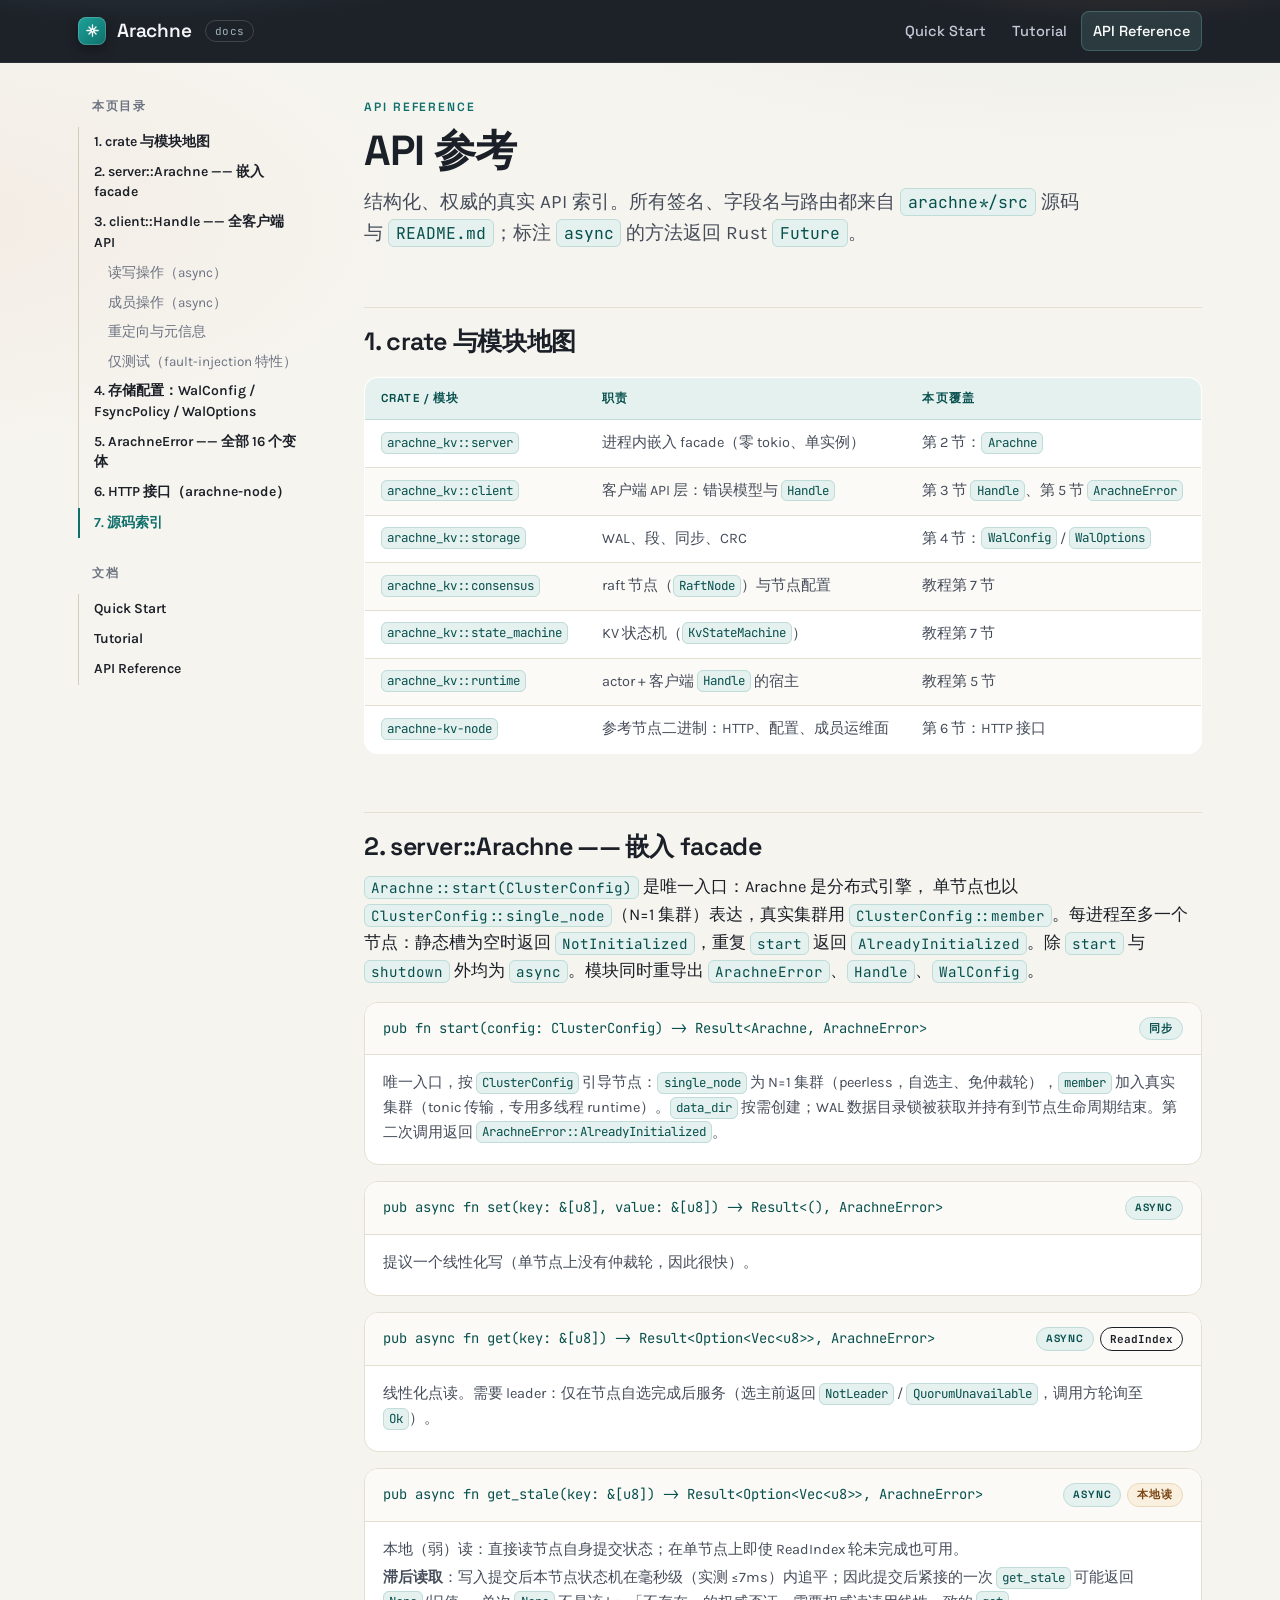
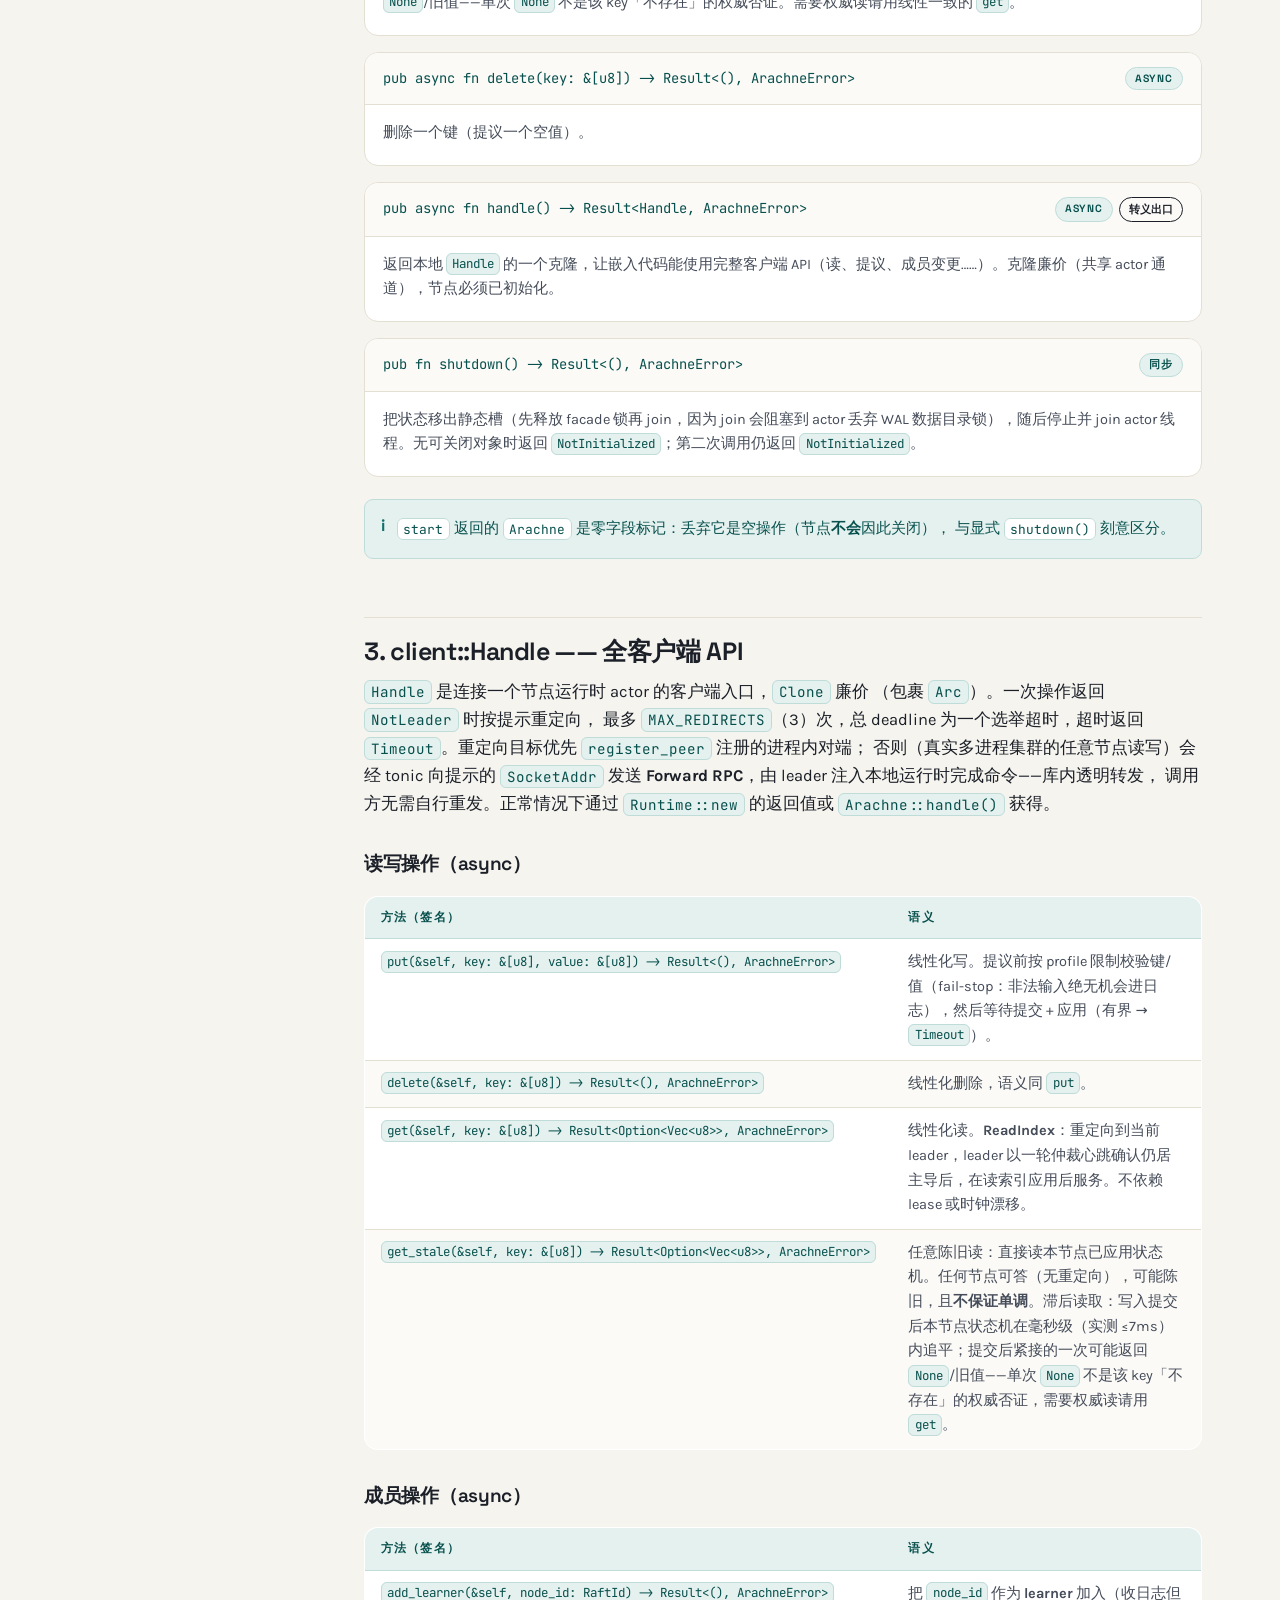
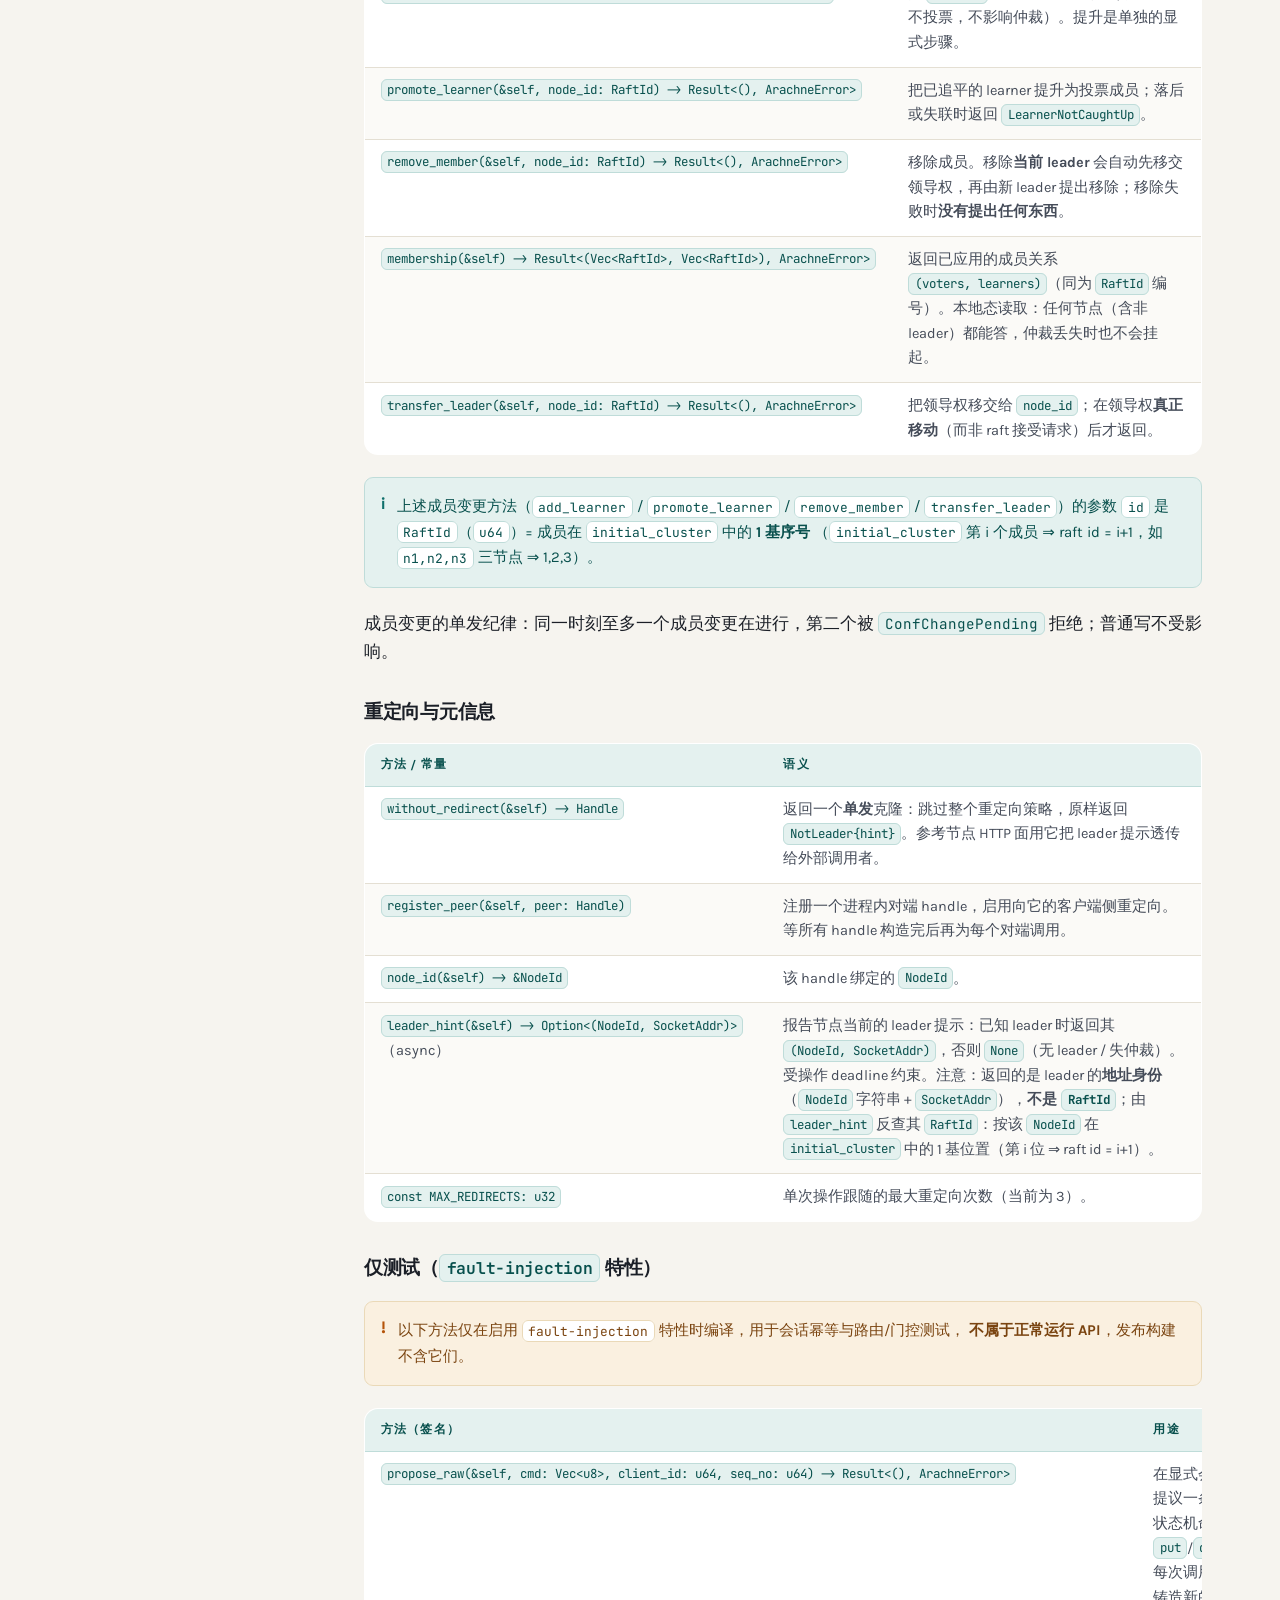
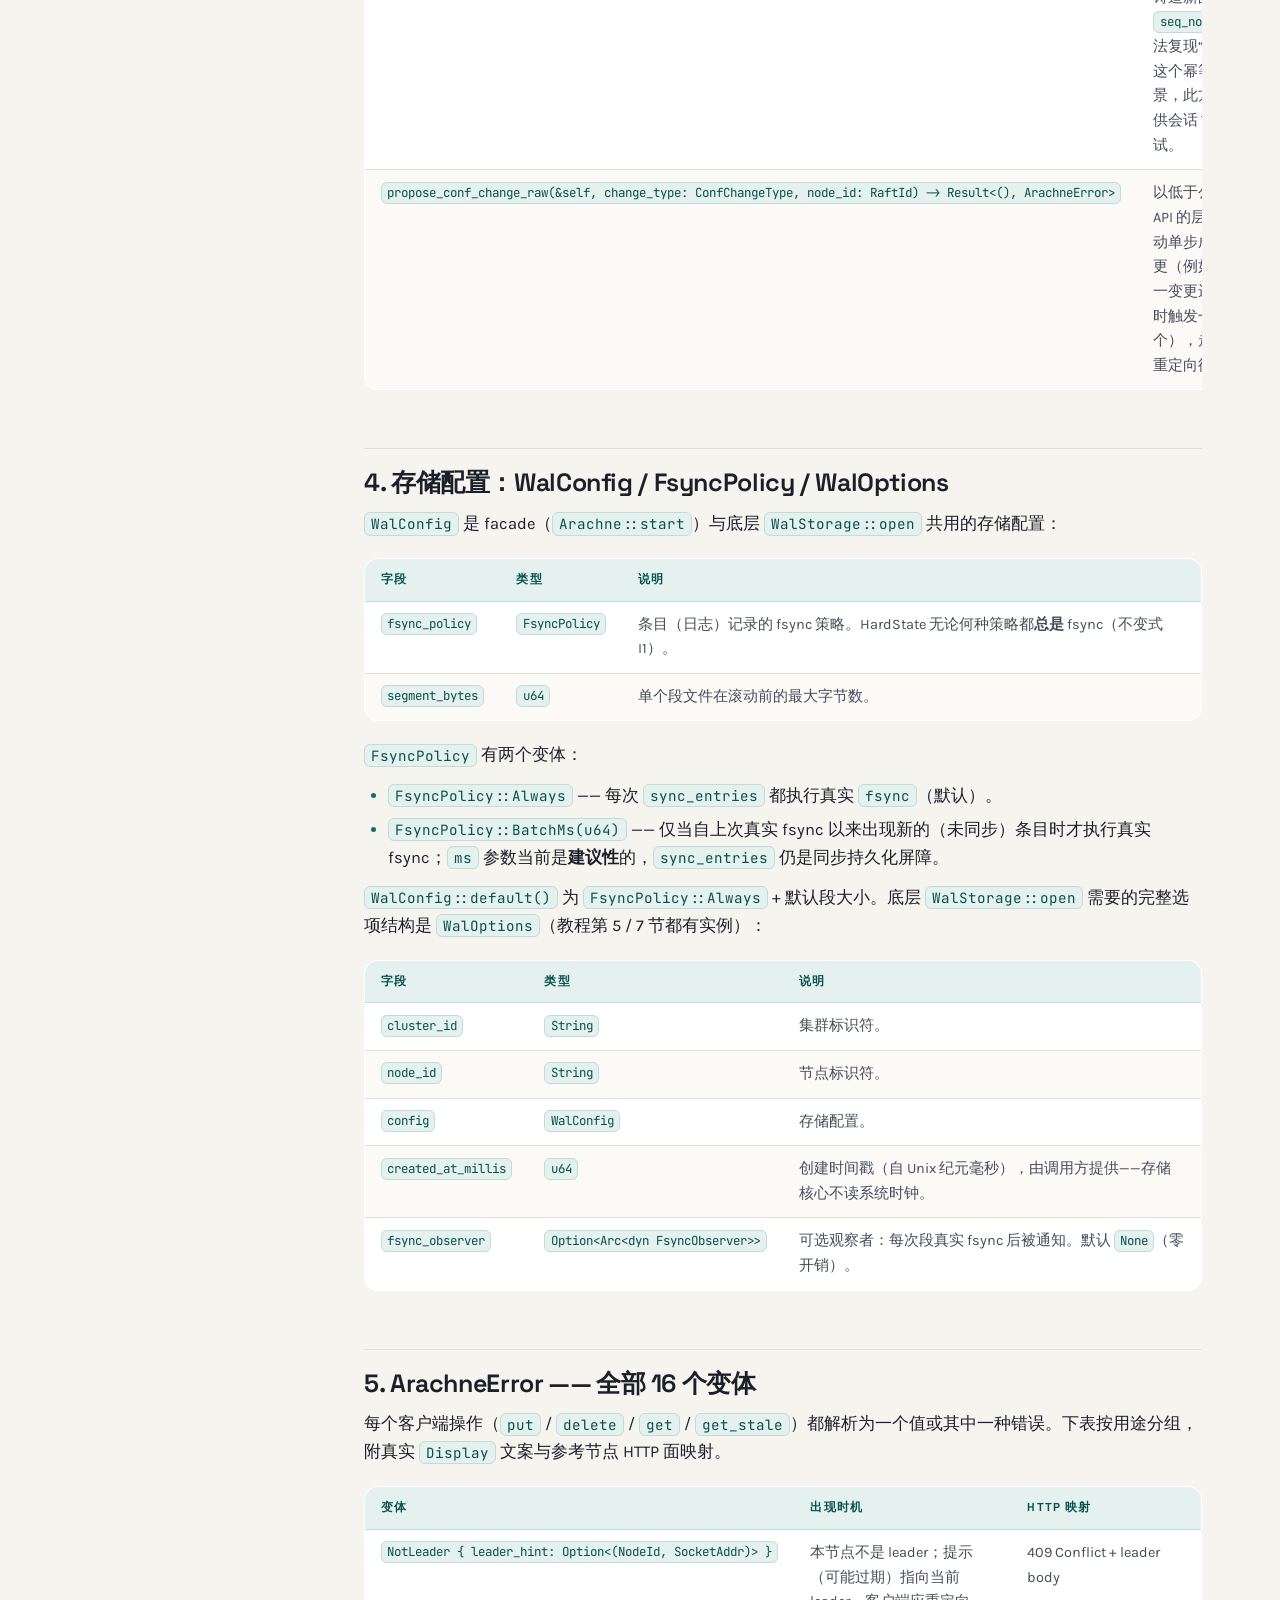
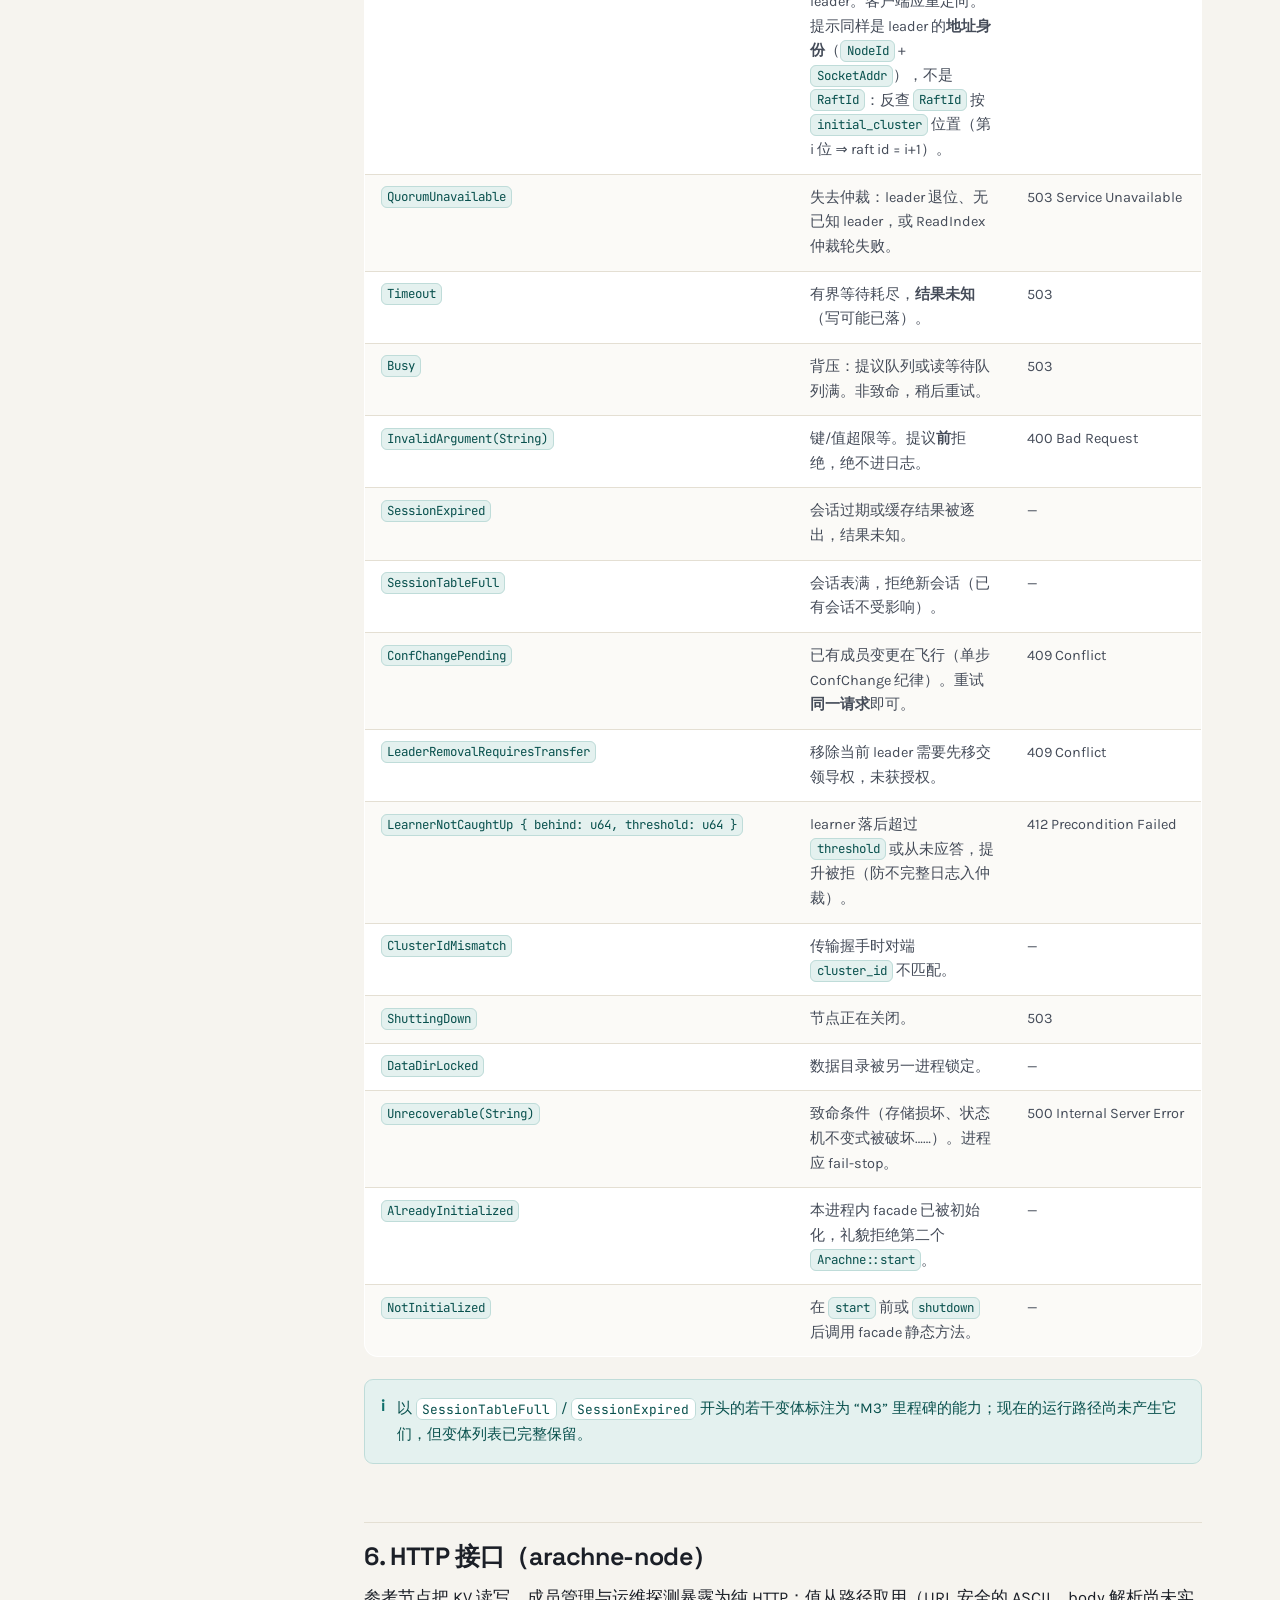
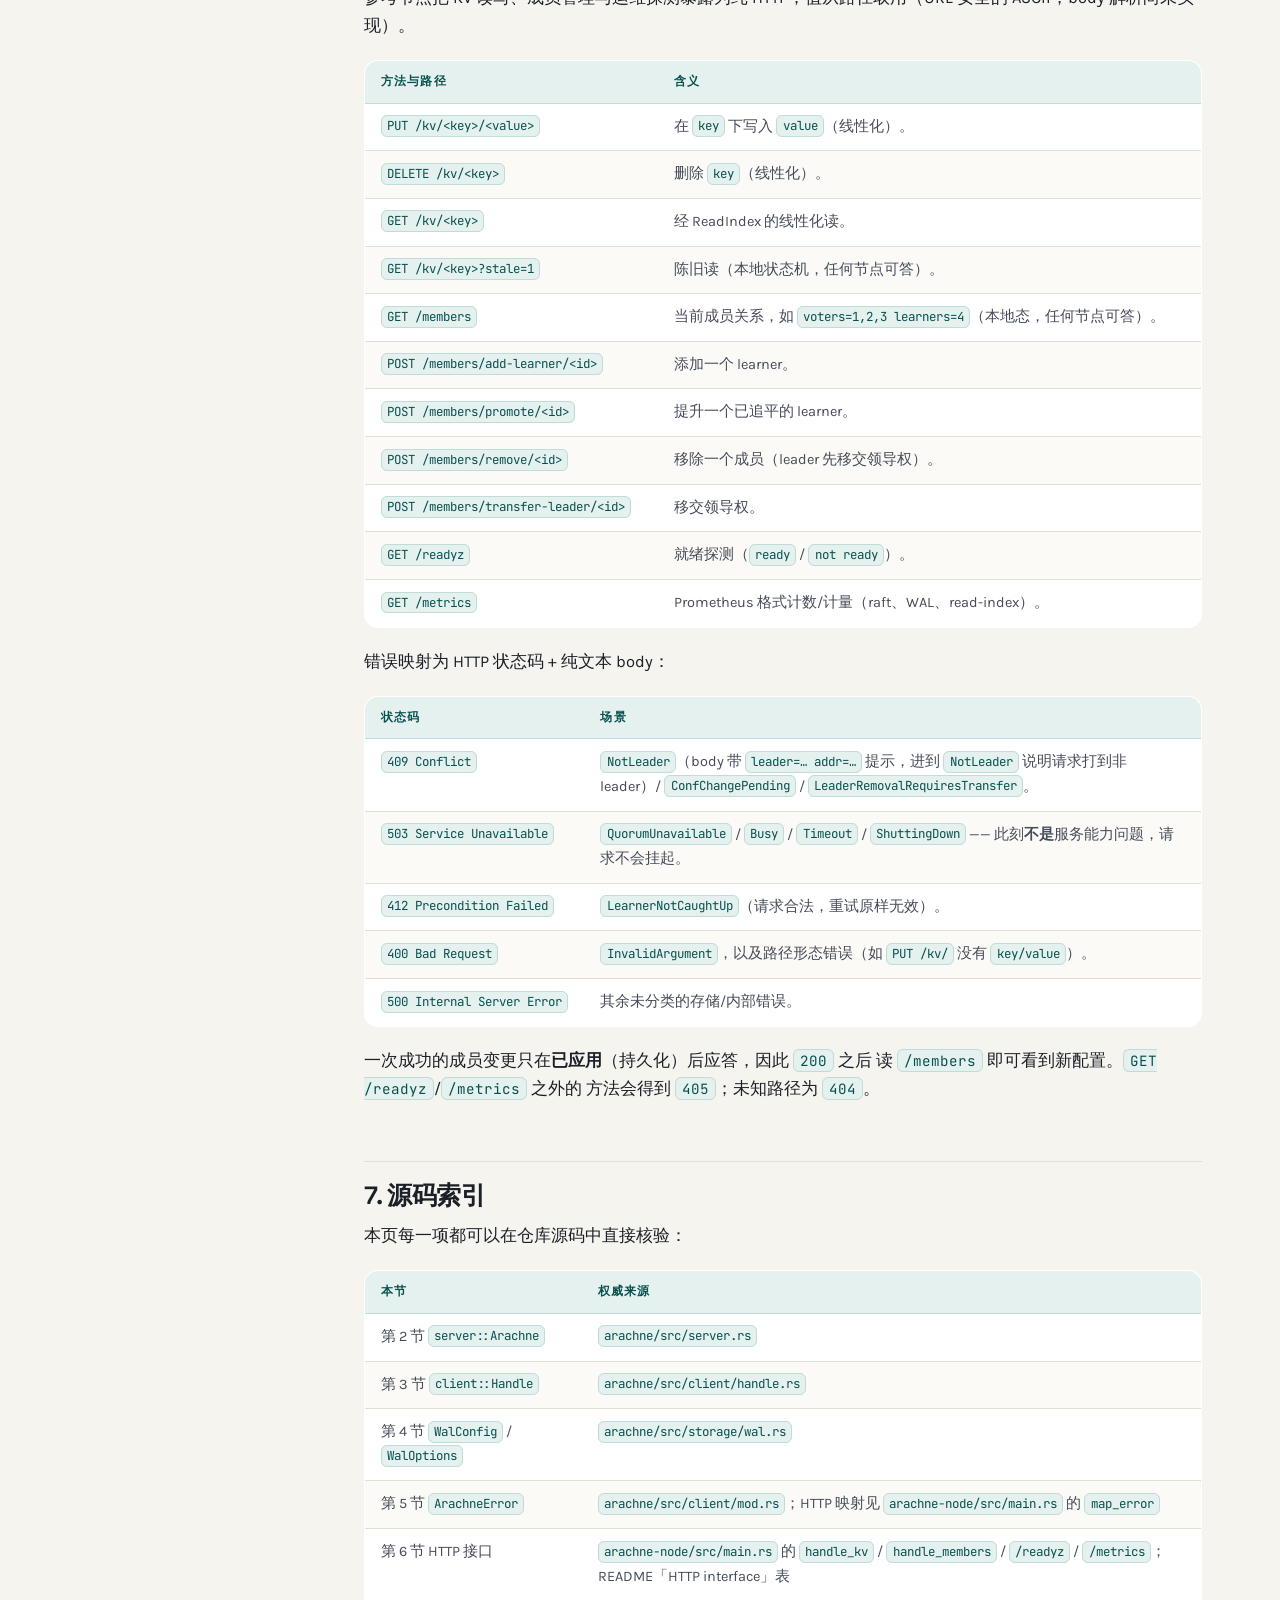
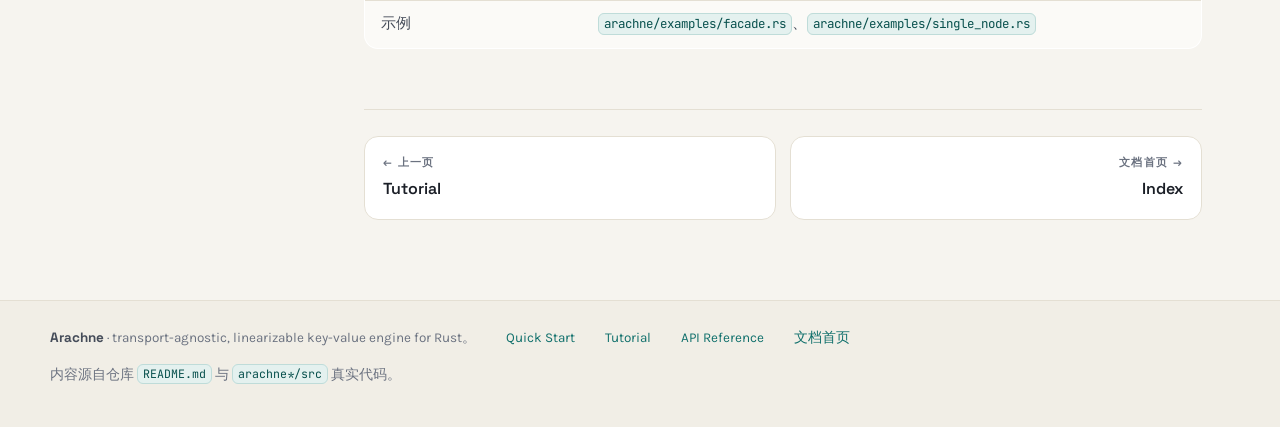
==== commit bce2943a: "fix(server): no-runtime start, leader self-hint, Forward RPC, identity docs 按用户核实的缺陷清单根因修复（TDD 先行）： " ====
--- a/docs/api-reference.html
+++ b/docs/api-reference.html
@@ -122,6 +122,7 @@
         </div>
         <div class="desc">
           <p>本地（弱）读：直接读节点自身提交状态；在单节点上即使 ReadIndex 轮未完成也可用。</p>
+          <p><strong>滞后读取</strong>：写入提交后本节点状态机在毫秒级（实测 ≤7ms）内追平；因此提交后紧接的一次 <code>get_stale</code> 可能返回 <code>None</code>/旧值——单次 <code>None</code> 不是该 key「不存在」的权威否证。需要权威读请用线性一致的 <code>get</code>。</p>
         </div>
       </div>
 
@@ -168,7 +169,10 @@
         <code>Handle</code> 是连接一个节点运行时 actor 的客户端入口，<code>Clone</code> 廉价
         （包裹 <code>Arc</code>）。一次操作返回 <code>NotLeader</code> 时按提示重定向，
         最多 <code>MAX_REDIRECTS</code>（3）次，总 deadline 为一个选举超时，超时返回
-        <code>Timeout</code>。正常情况下通过 <code>Runtime::new</code> 的返回值或
+        <code>Timeout</code>。重定向目标优先 <code>register_peer</code> 注册的进程内对端；
+        否则（真实多进程集群的任意节点读写）会经 tonic 向提示的 <code>SocketAddr</code>
+        发送 <strong>Forward RPC</strong>，由 leader 注入本地运行时完成命令——库内透明转发，
+        调用方无需自行重发。正常情况下通过 <code>Runtime::new</code> 的返回值或
         <code>Arachne::handle()</code> 获得。
       </p>
 
@@ -193,7 +197,7 @@
             </tr>
             <tr>
               <td><code>get_stale(&amp;self, key: &amp;[u8]) -&gt; Result&lt;Option&lt;Vec&lt;u8&gt;&gt;, ArachneError&gt;</code></td>
-              <td>任意陈旧读：直接读本节点已应用状态机。任何节点可答（无重定向），可能陈旧，且<strong>不保证单调</strong>。</td>
+              <td>任意陈旧读：直接读本节点已应用状态机。任何节点可答（无重定向），可能陈旧，且<strong>不保证单调</strong>。滞后读取：写入提交后本节点状态机在毫秒级（实测 ≤7ms）内追平；提交后紧接的一次可能返回 <code>None</code>/旧值——单次 <code>None</code> 不是该 key「不存在」的权威否证，需要权威读请用 <code>get</code>。</td>
             </tr>
           </tbody>
         </table>
@@ -220,7 +224,7 @@
             </tr>
             <tr>
               <td><code>membership(&amp;self) -&gt; Result&lt;(Vec&lt;RaftId&gt;, Vec&lt;RaftId&gt;), ArachneError&gt;</code></td>
-              <td>返回已应用的成员关系 <code>(voters, learners)</code>。本地态读取：任何节点（含非 leader）都能答，仲裁丢失时也不会挂起。</td>
+              <td>返回已应用的成员关系 <code>(voters, learners)</code>（同为 <code>RaftId</code> 编号）。本地态读取：任何节点（含非 leader）都能答，仲裁丢失时也不会挂起。</td>
             </tr>
             <tr>
               <td><code>transfer_leader(&amp;self, node_id: RaftId) -&gt; Result&lt;(), ArachneError&gt;</code></td>
@@ -230,6 +234,15 @@
         </table>
       </div>
 
+      <div class="callout">
+        <span class="callout-ico">i</span>
+        <p>
+          上述成员变更方法（<code>add_learner</code> / <code>promote_learner</code> / <code>remove_member</code> / <code>transfer_leader</code>）的参数 <code>id</code> 是
+          <code>RaftId</code>（<code>u64</code>）= 成员在 <code>initial_cluster</code> 中的 <strong>1 基序号</strong>
+          （<code>initial_cluster</code> 第 i 个成员 ⇒ raft id = i+1，如 <code>n1,n2,n3</code> 三节点 ⇒ 1,2,3）。
+        </p>
+      </div>
+
       <p style="margin-top:14px;">成员变更的单发纪律：同一时刻至多一个成员变更在进行，第二个被 <code>ConfChangePending</code> 拒绝；普通写不受影响。</p>
 
       <h3>重定向与元信息</h3>
@@ -253,7 +266,7 @@
             </tr>
             <tr>
               <td><code>leader_hint(&amp;self) -&gt; Option&lt;(NodeId, SocketAddr)&gt;</code>（async）</td>
-              <td>报告节点当前的 leader 提示：已知 leader 时返回其 <code>(NodeId, SocketAddr)</code>，否则 <code>None</code>（无 leader / 失仲裁）。受操作 deadline 约束。</td>
+              <td>报告节点当前的 leader 提示：已知 leader 时返回其 <code>(NodeId, SocketAddr)</code>，否则 <code>None</code>（无 leader / 失仲裁）。受操作 deadline 约束。注意：返回的是 leader 的<strong>地址身份</strong>（<code>NodeId</code> 字符串 + <code>SocketAddr</code>），<strong>不是 <code>RaftId</code></strong>；由 <code>leader_hint</code> 反查其 <code>RaftId</code>：按该 <code>NodeId</code> 在 <code>initial_cluster</code> 中的 1 基位置（第 i 位 ⇒ raft id = i+1）。</td>
             </tr>
             <tr>
               <td><code>const MAX_REDIRECTS: u32</code></td>
@@ -343,7 +356,7 @@
             <tr><th>变体</th><th>出现时机</th><th>HTTP 映射</th></tr>
           </thead>
           <tbody>
-            <tr><td><code>NotLeader { leader_hint: Option&lt;(NodeId, SocketAddr)&gt; }</code></td><td>本节点不是 leader；提示（可能过期）指向当前 leader。客户端应重定向。</td><td><span class="nowrap">409 Conflict</span> + leader body</td></tr>
+            <tr><td><code>NotLeader { leader_hint: Option&lt;(NodeId, SocketAddr)&gt; }</code></td><td>本节点不是 leader；提示（可能过期）指向当前 leader。客户端应重定向。提示同样是 leader 的<strong>地址身份</strong>（<code>NodeId</code> + <code>SocketAddr</code>），不是 <code>RaftId</code>：反查 <code>RaftId</code> 按 <code>initial_cluster</code> 位置（第 i 位 ⇒ raft id = i+1）。</td><td><span class="nowrap">409 Conflict</span> + leader body</td></tr>
             <tr><td><code>QuorumUnavailable</code></td><td>失去仲裁：leader 退位、无已知 leader，或 ReadIndex 仲裁轮失败。</td><td><span class="nowrap">503 Service Unavailable</span></td></tr>
             <tr><td><code>Timeout</code></td><td>有界等待耗尽，<strong>结果未知</strong>（写可能已落）。</td><td><span class="nowrap">503</span></td></tr>
             <tr><td><code>Busy</code></td><td>背压：提议队列或读等待队列满。非致命，稍后重试。</td><td><span class="nowrap">503</span></td></tr>
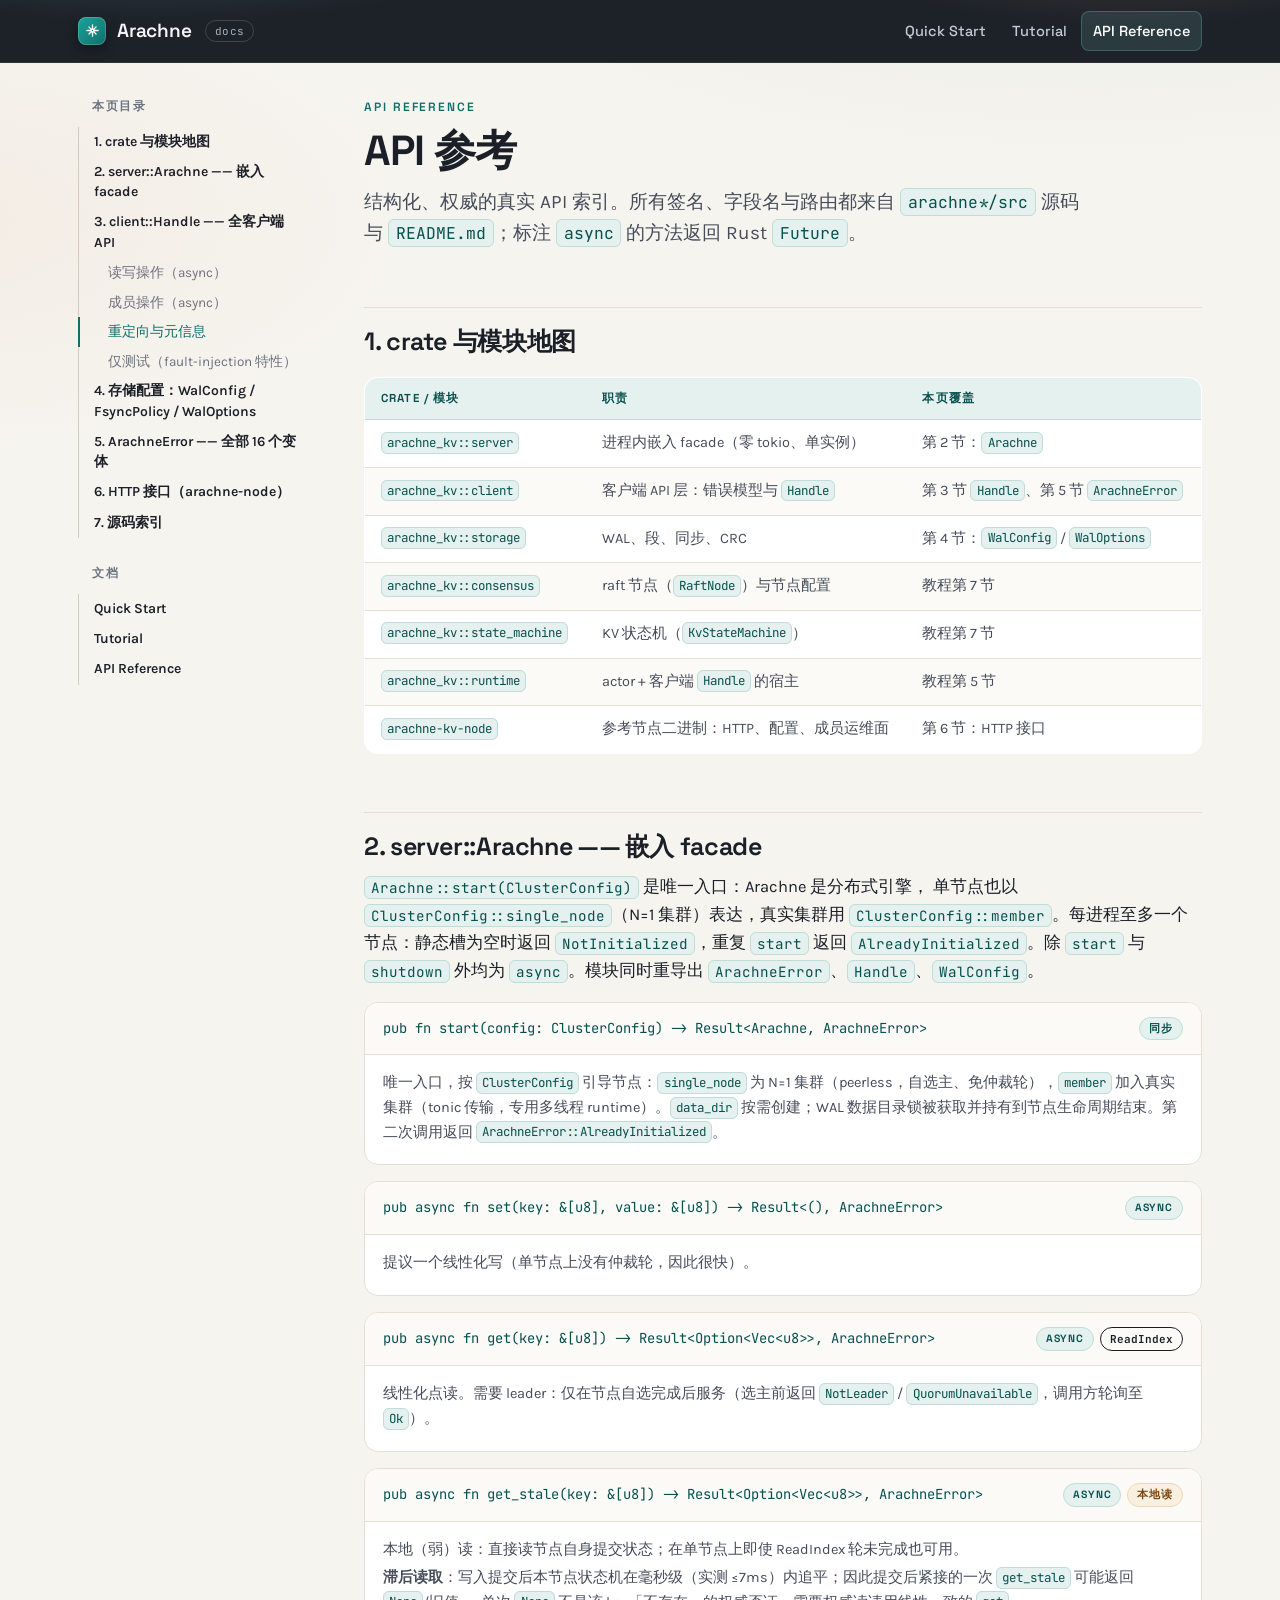
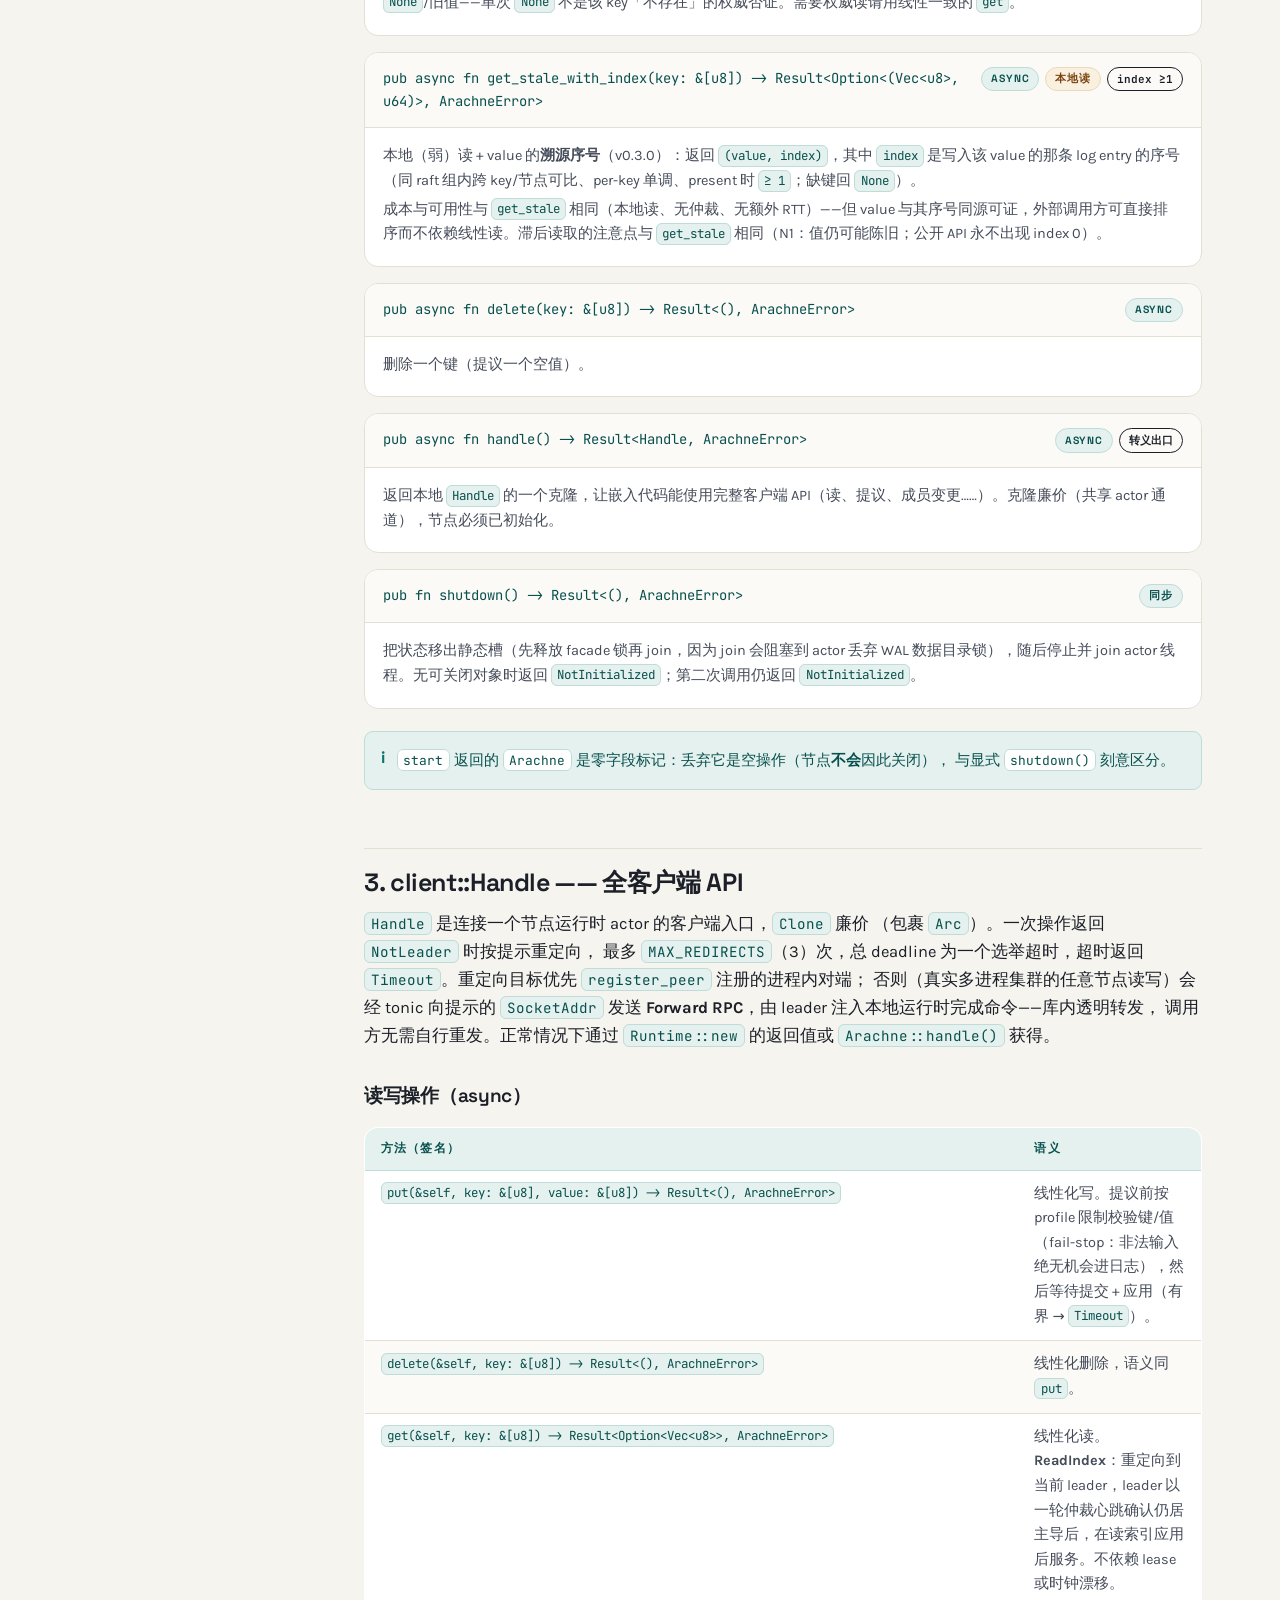
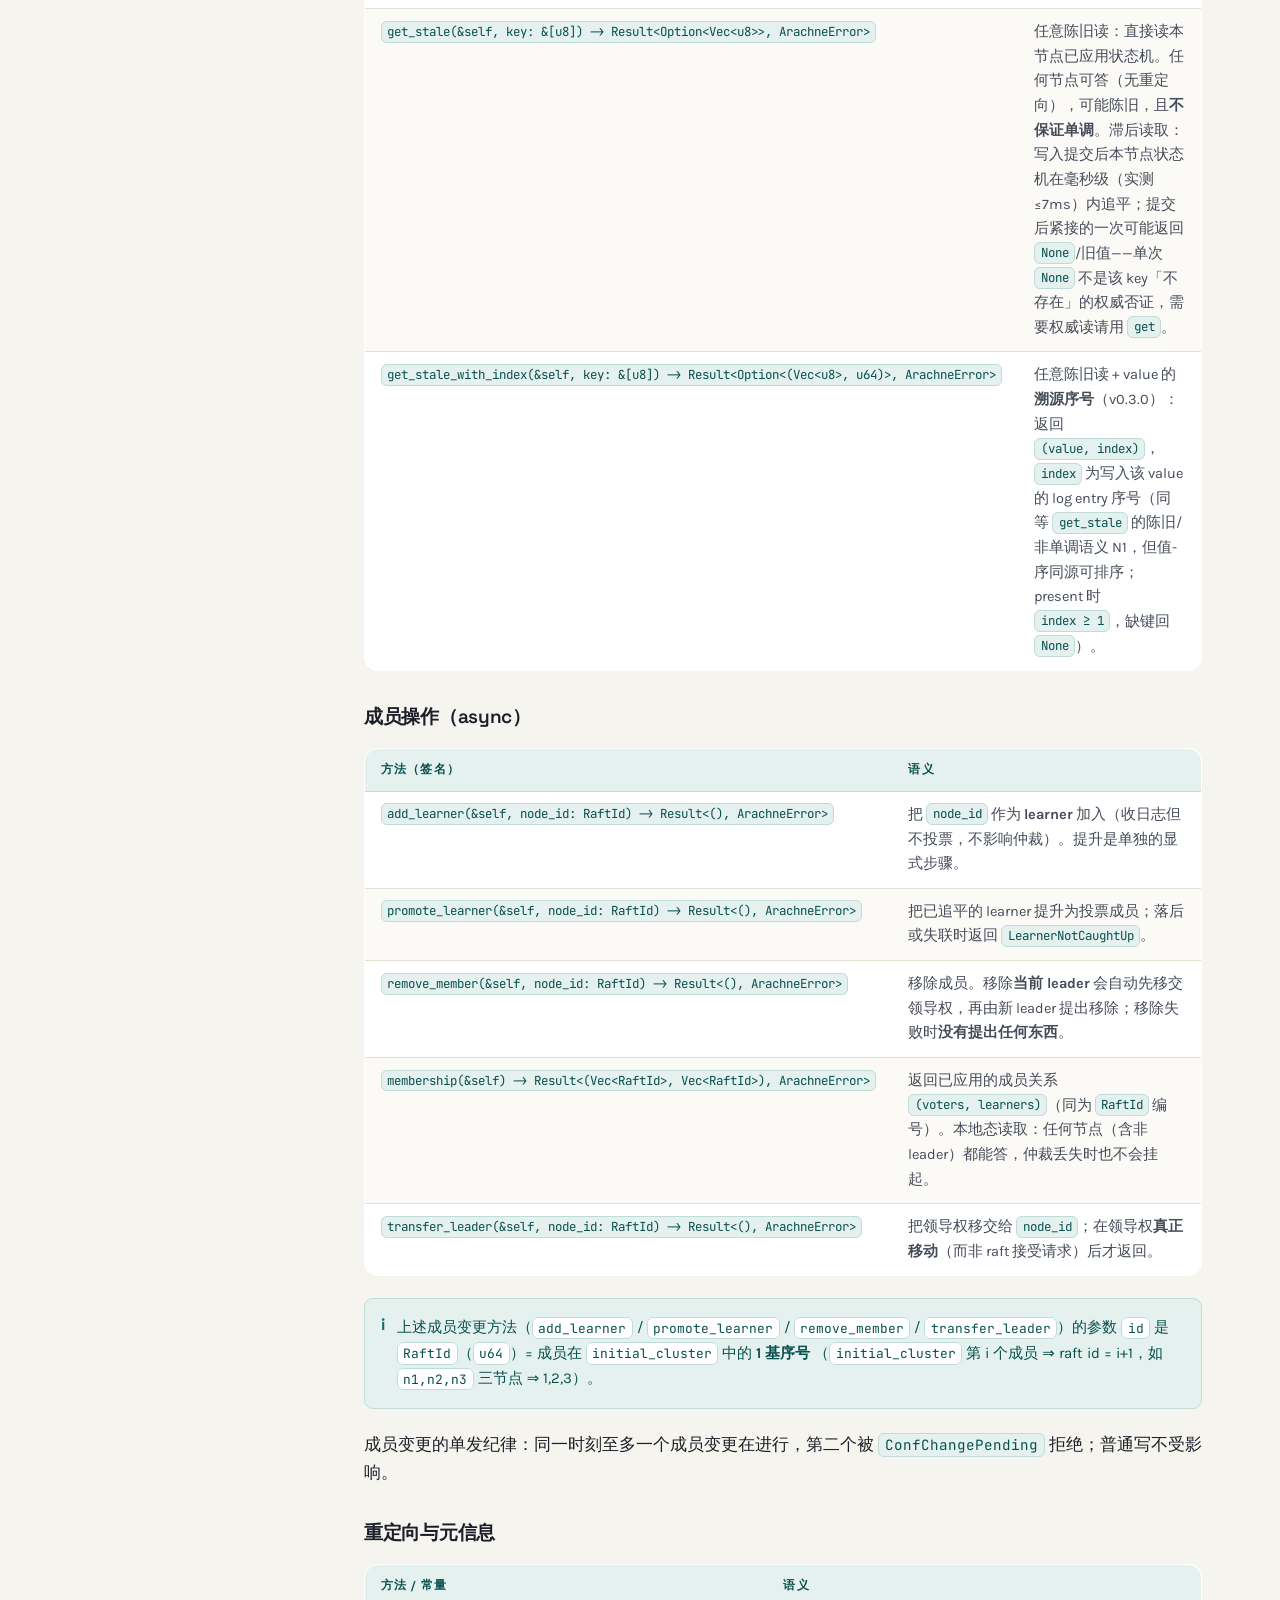
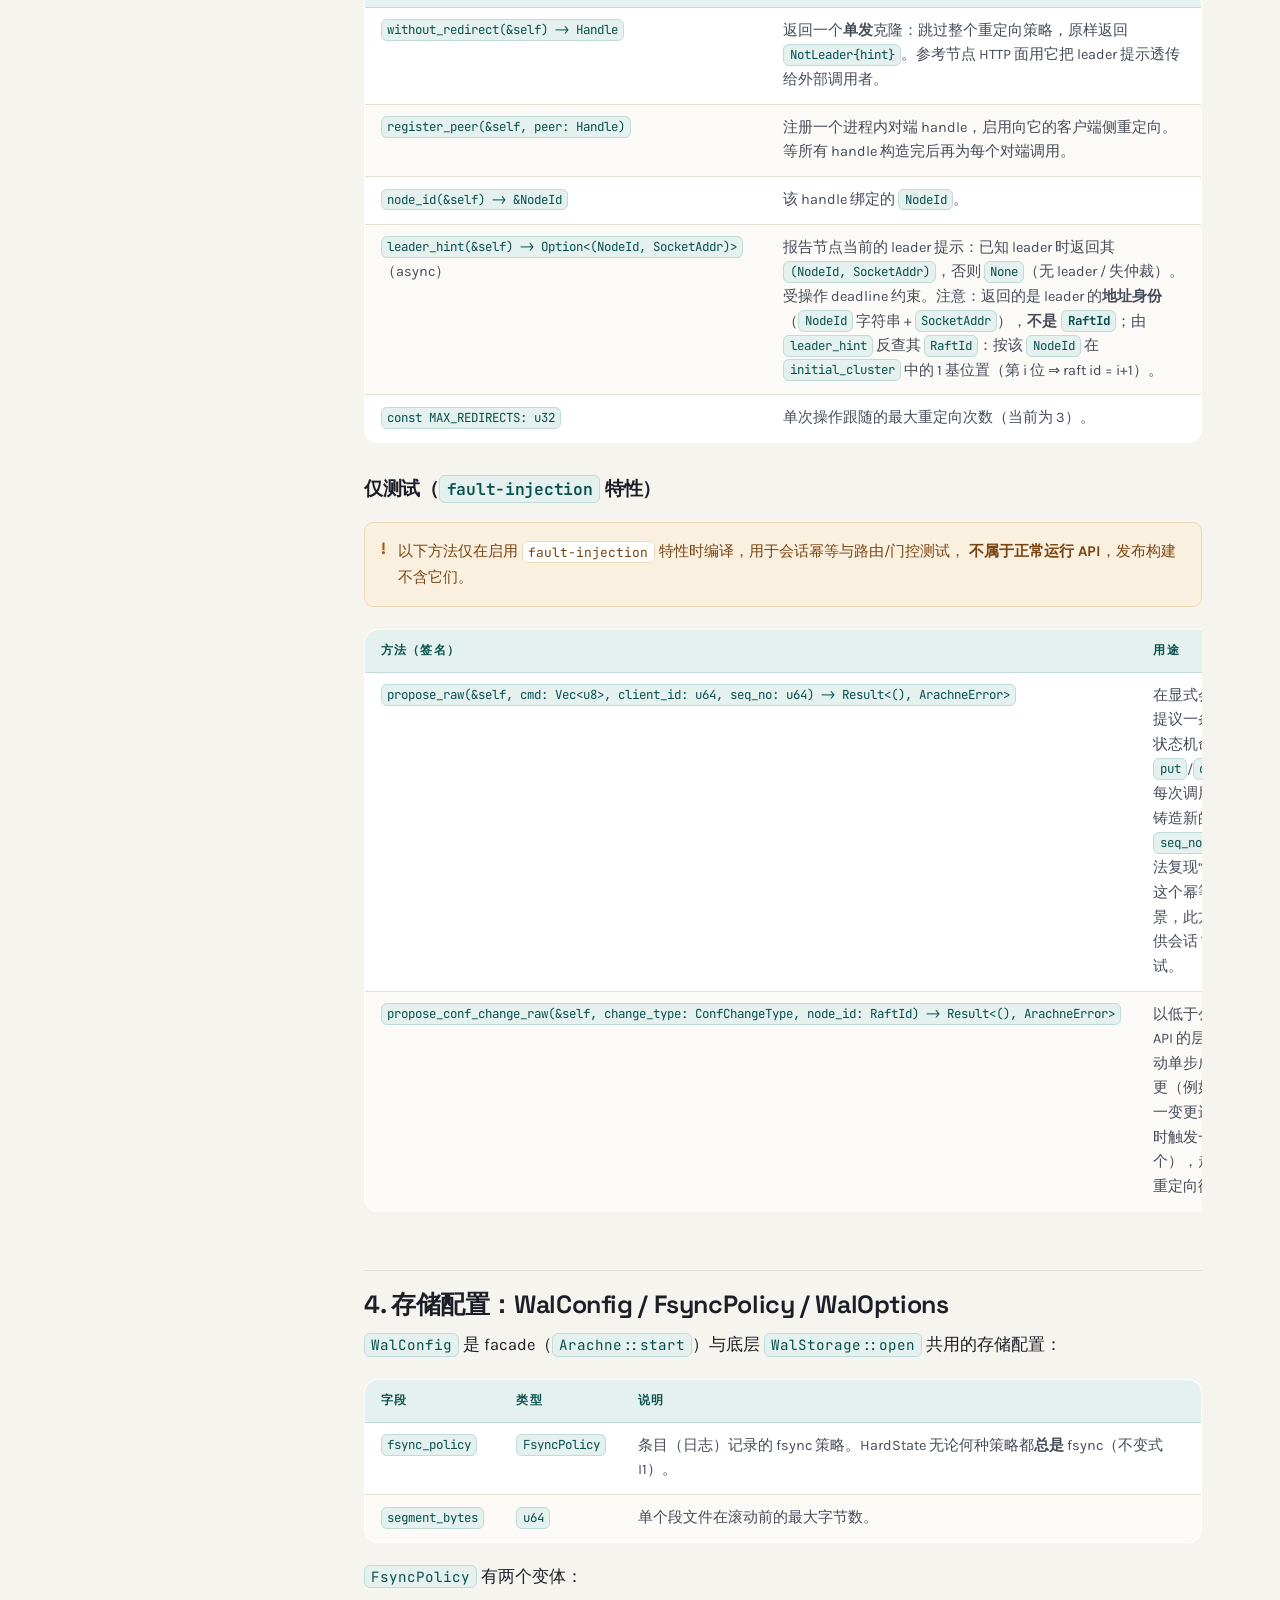
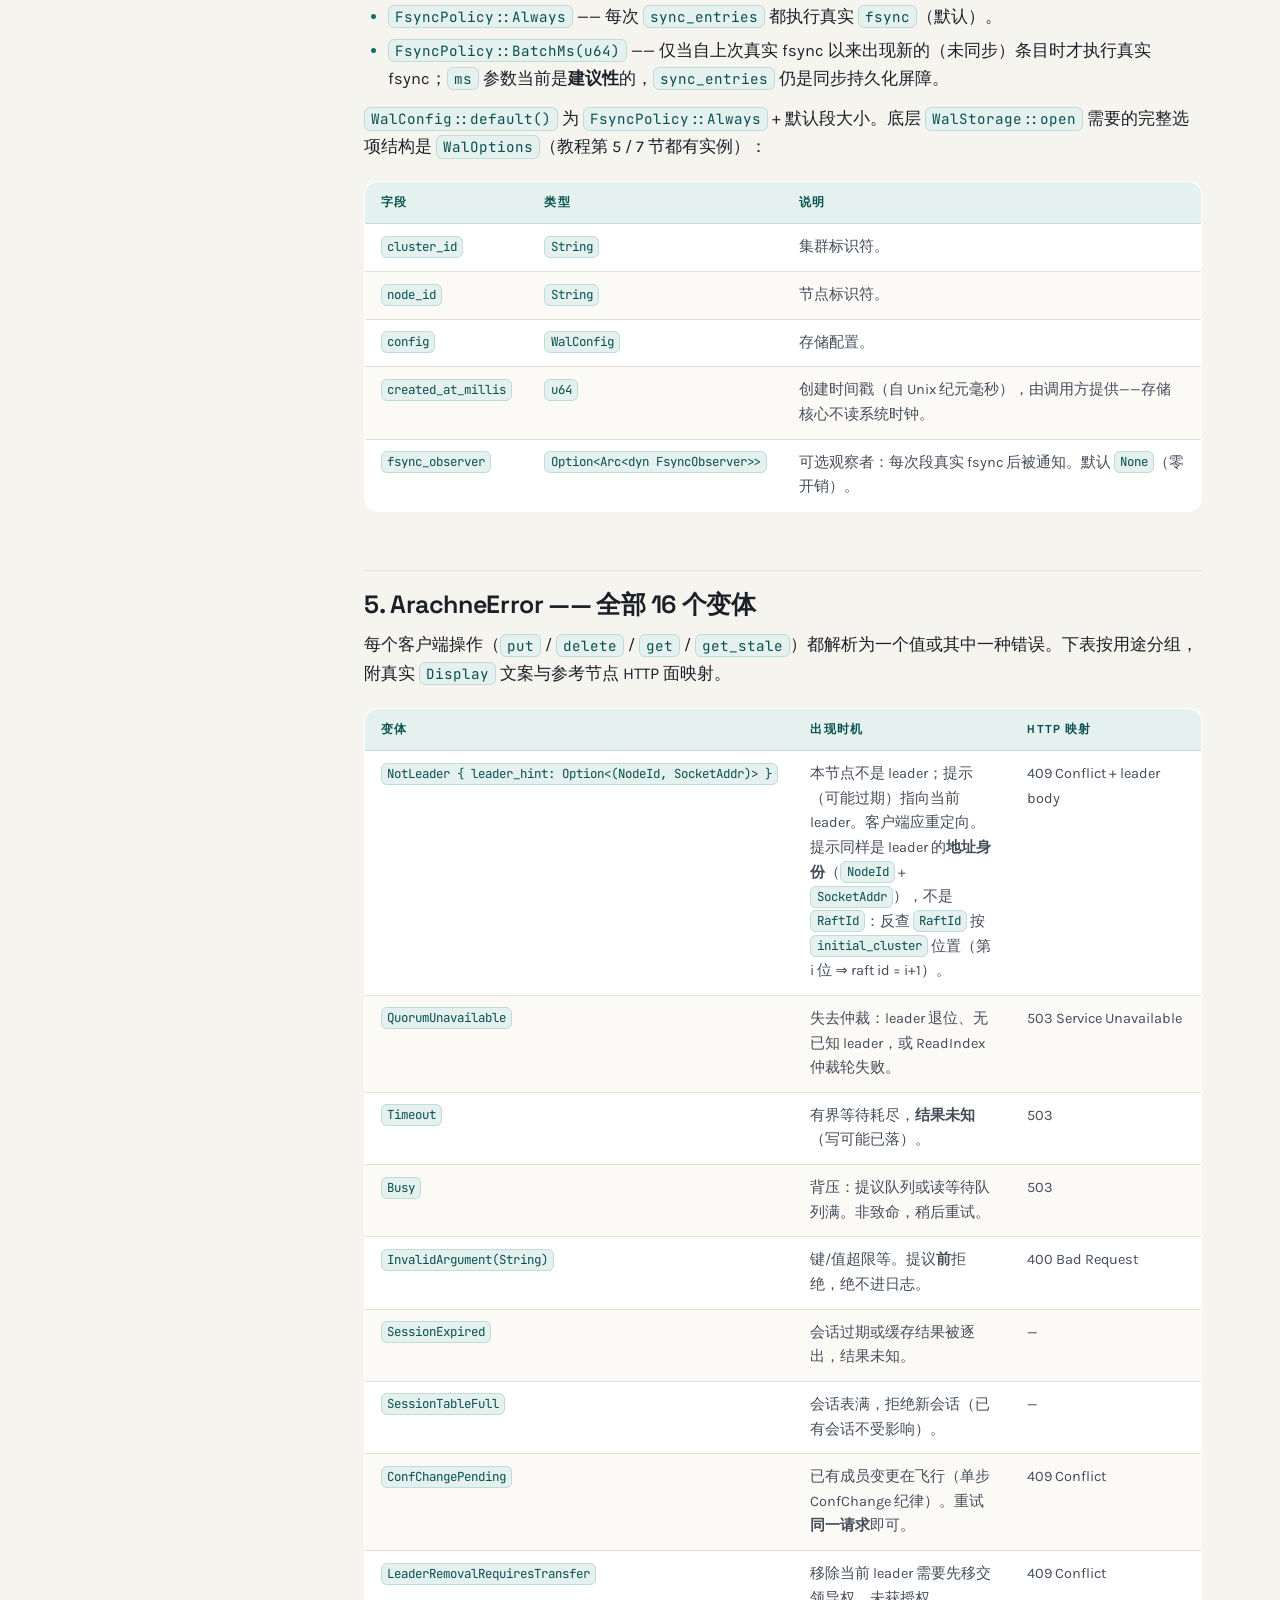
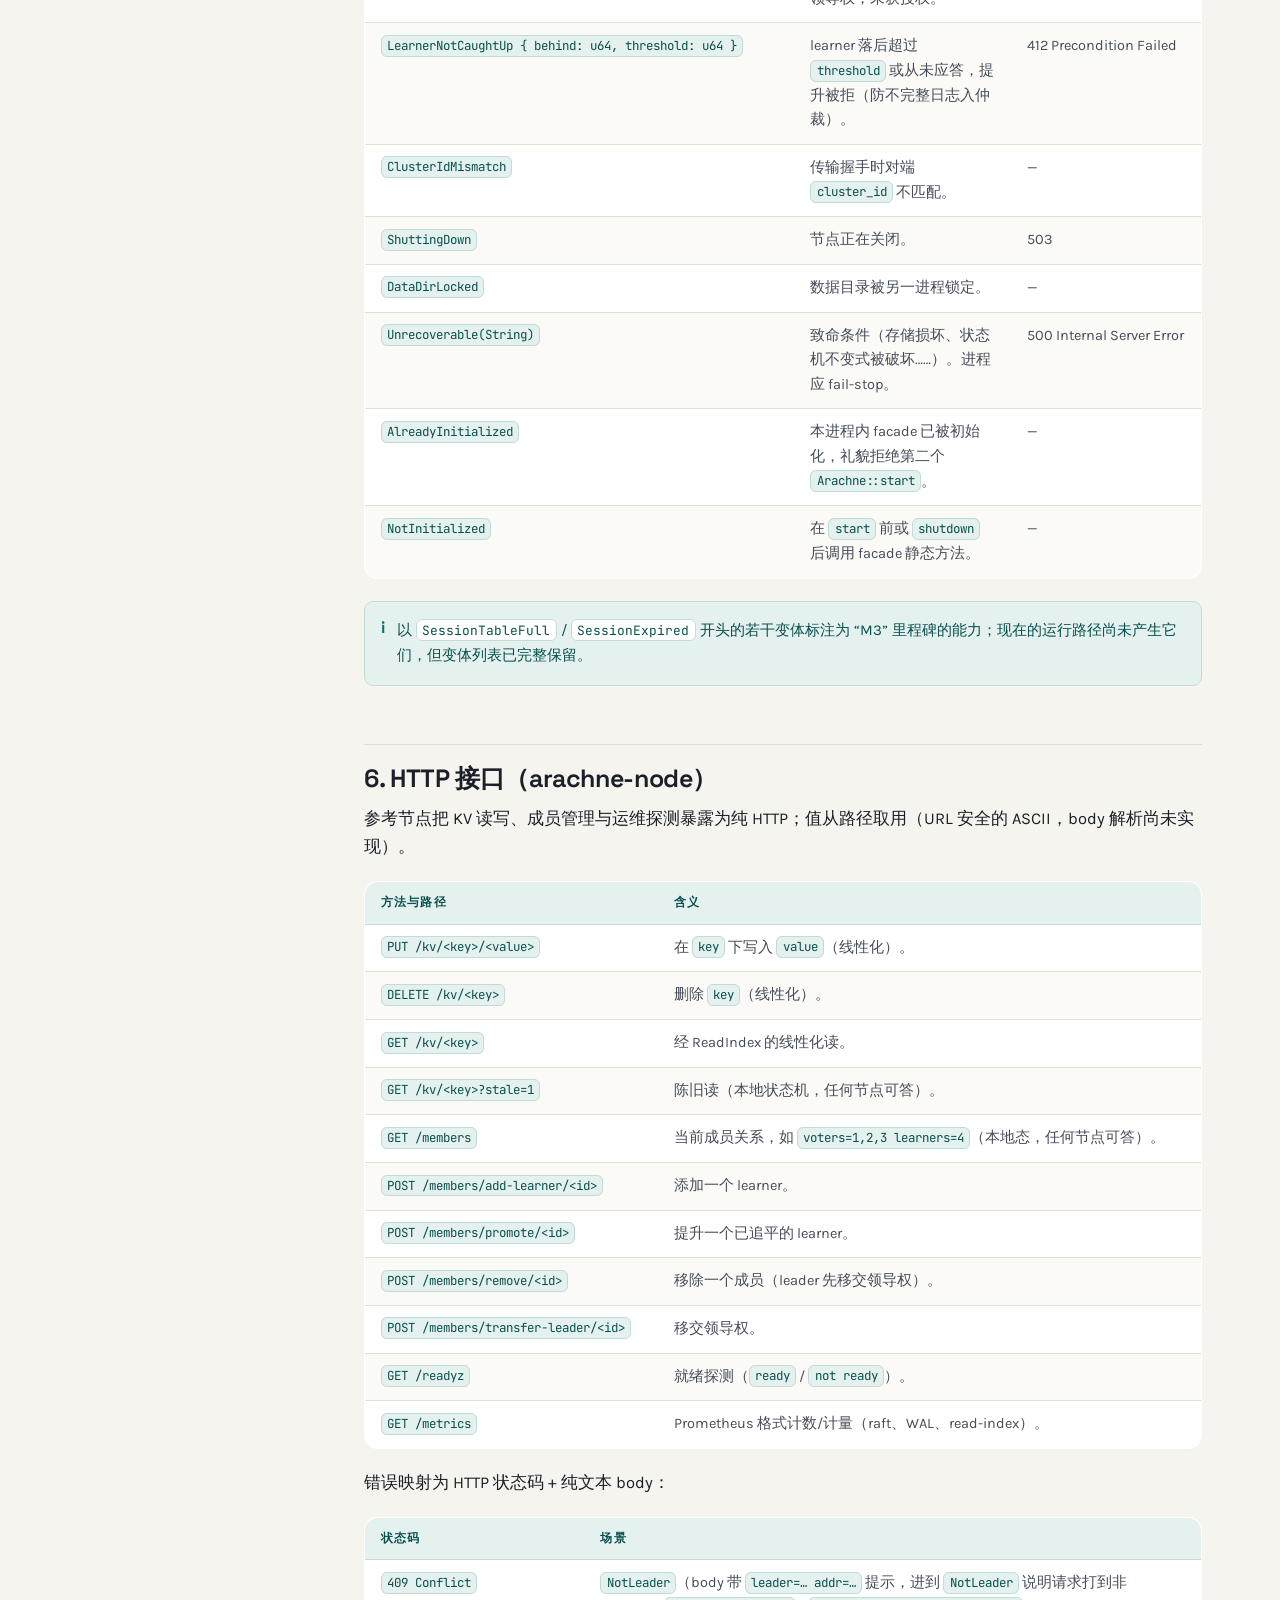
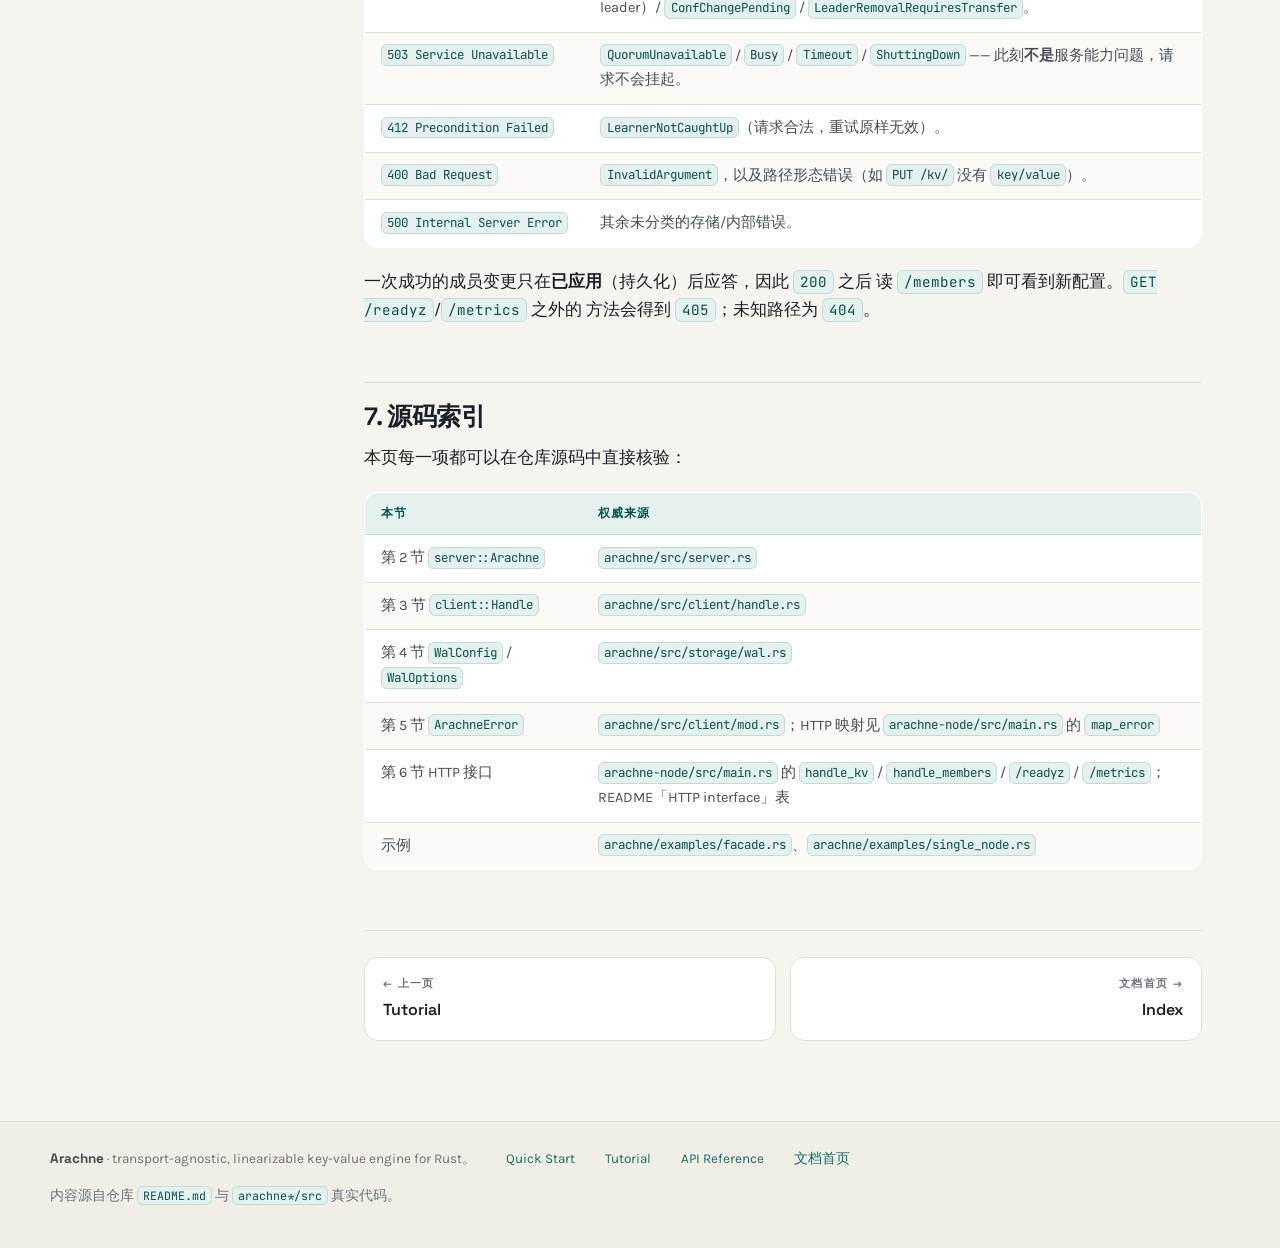
==== commit 831a2e41: "docs(arachne-kv): P3 light items — model-check pass, snapshot-size observation, API docs P3 #8/#11/#" ====
--- a/docs/api-reference.html
+++ b/docs/api-reference.html
@@ -128,6 +128,17 @@
 
       <div class="api-method">
         <div class="sig">
+          <code>pub async fn get_stale_with_index(key: &amp;[u8]) -&gt; Result&lt;Option&lt;(Vec&lt;u8&gt;, u64)&gt;, ArachneError&gt;</code>
+          <span class="badges"><span class="badge badge-teal">async</span><span class="badge badge-amber">本地读</span><span class="badge badge-mono">index ≥1</span></span>
+        </div>
+        <div class="desc">
+          <p>本地（弱）读 + value 的<strong>溯源序号</strong>（v0.3.0）：返回 <code>(value, index)</code>，其中 <code>index</code> 是写入该 value 的那条 log entry 的序号（同 raft 组内跨 key/节点可比、per-key 单调、present 时 <code>≥ 1</code>；缺键回 <code>None</code>）。</p>
+          <p>成本与可用性与 <code>get_stale</code> 相同（本地读、无仲裁、无额外 RTT）——但 value 与其序号同源可证，外部调用方可直接排序而不依赖线性读。滞后读取的注意点与 <code>get_stale</code> 相同（N1：值仍可能陈旧；公开 API 永不出现 index 0）。</p>
+        </div>
+      </div>
+
+      <div class="api-method">
+        <div class="sig">
           <code>pub async fn delete(key: &amp;[u8]) -&gt; Result&lt;(), ArachneError&gt;</code>
           <span class="badges"><span class="badge badge-teal">async</span></span>
         </div>
@@ -198,6 +209,10 @@
             <tr>
               <td><code>get_stale(&amp;self, key: &amp;[u8]) -&gt; Result&lt;Option&lt;Vec&lt;u8&gt;&gt;, ArachneError&gt;</code></td>
               <td>任意陈旧读：直接读本节点已应用状态机。任何节点可答（无重定向），可能陈旧，且<strong>不保证单调</strong>。滞后读取：写入提交后本节点状态机在毫秒级（实测 ≤7ms）内追平；提交后紧接的一次可能返回 <code>None</code>/旧值——单次 <code>None</code> 不是该 key「不存在」的权威否证，需要权威读请用 <code>get</code>。</td>
+            </tr>
+            <tr>
+              <td><code>get_stale_with_index(&amp;self, key: &amp;[u8]) -&gt; Result&lt;Option&lt;(Vec&lt;u8&gt;, u64)&gt;, ArachneError&gt;</code></td>
+              <td>任意陈旧读 + value 的<strong>溯源序号</strong>（v0.3.0）：返回 <code>(value, index)</code>，<code>index</code> 为写入该 value 的 log entry 序号（同等 <code>get_stale</code> 的陈旧/非单调语义 N1，但值-序同源可排序；present 时 <code>index ≥ 1</code>，缺键回 <code>None</code>）。</td>
             </tr>
           </tbody>
         </table>
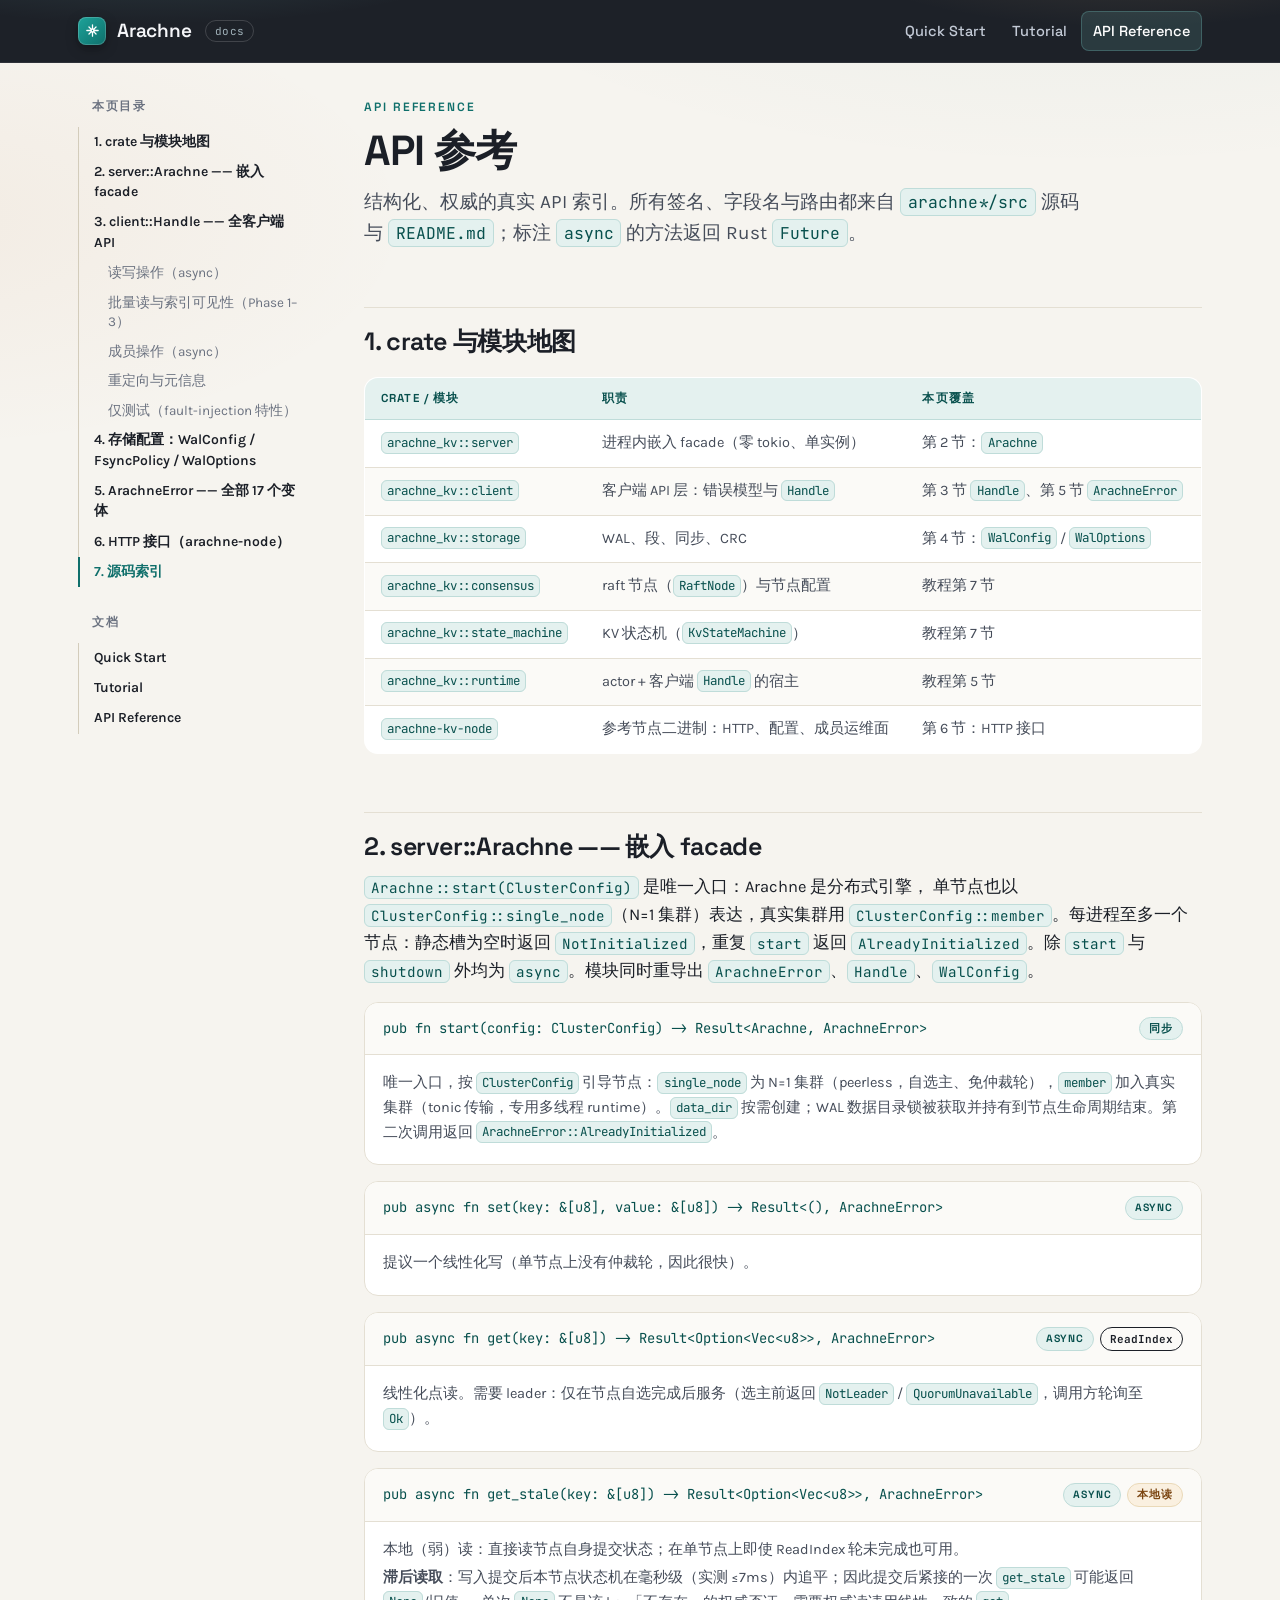
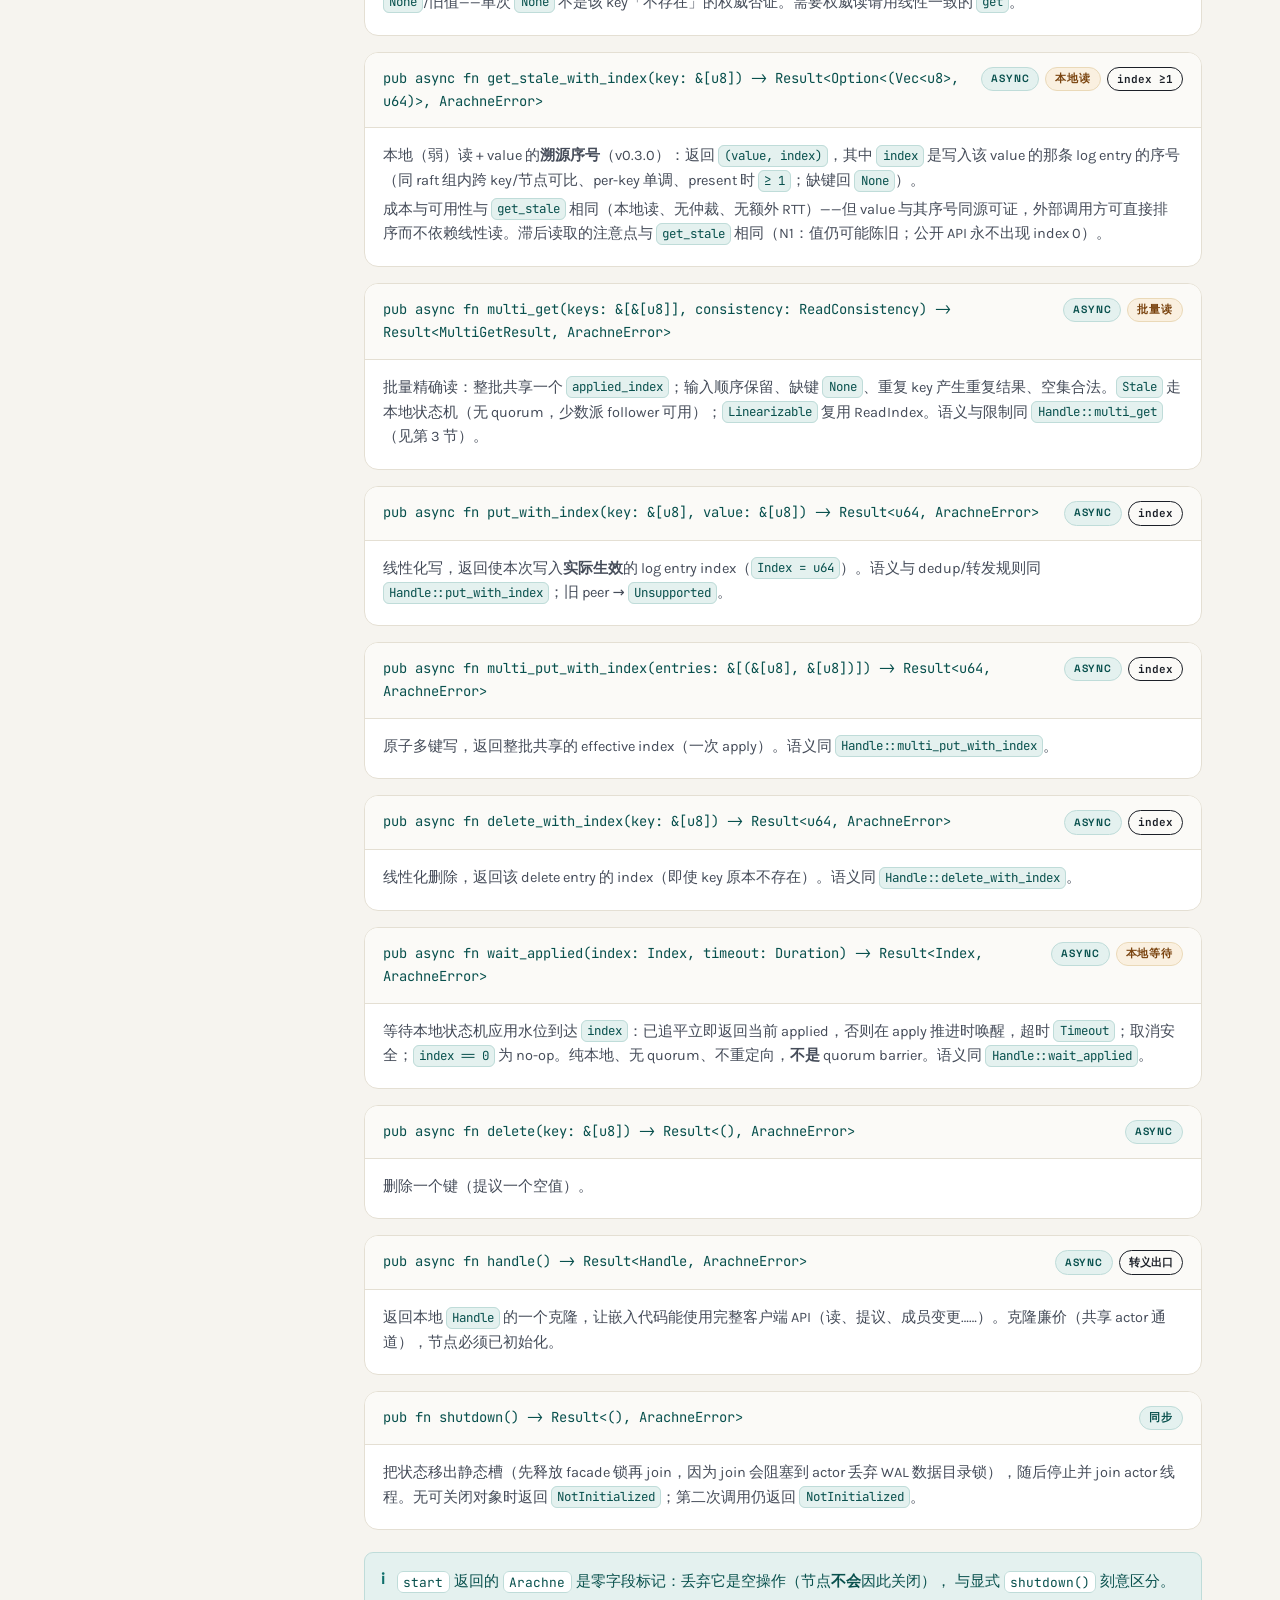
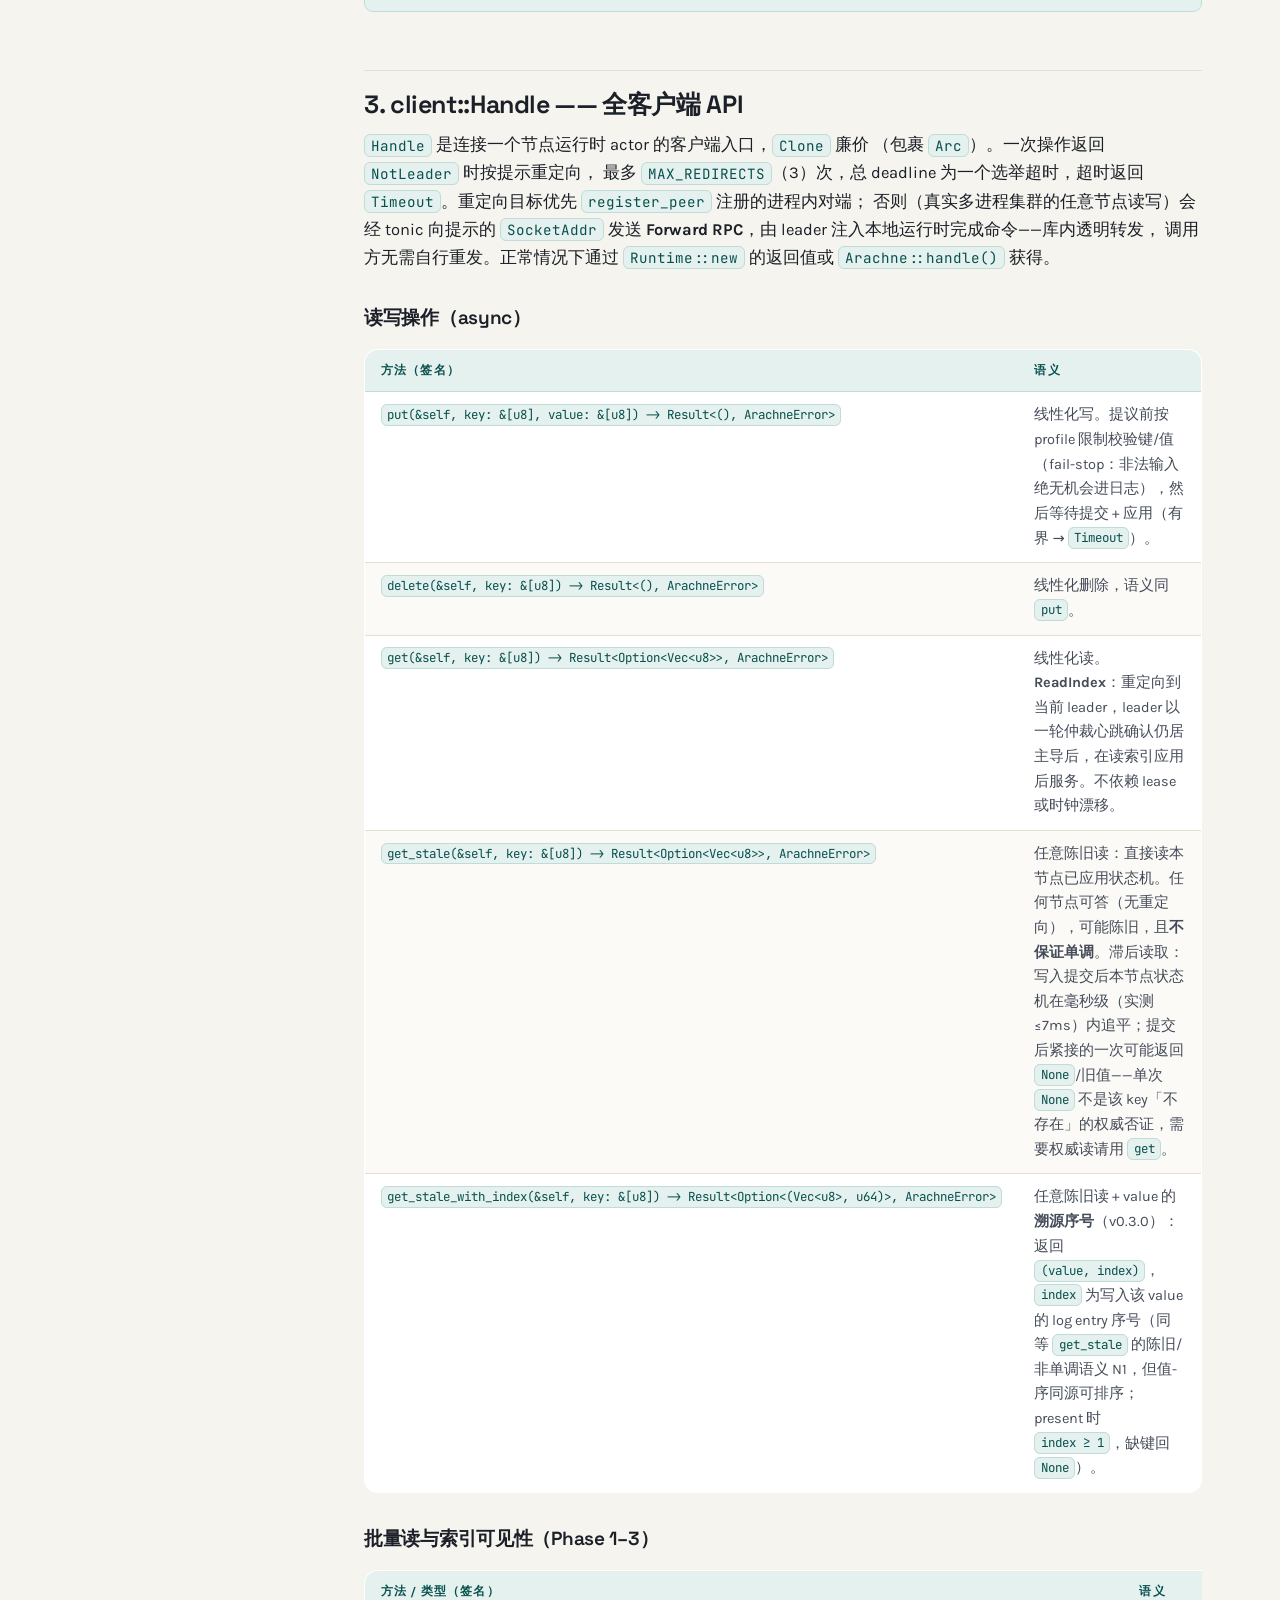
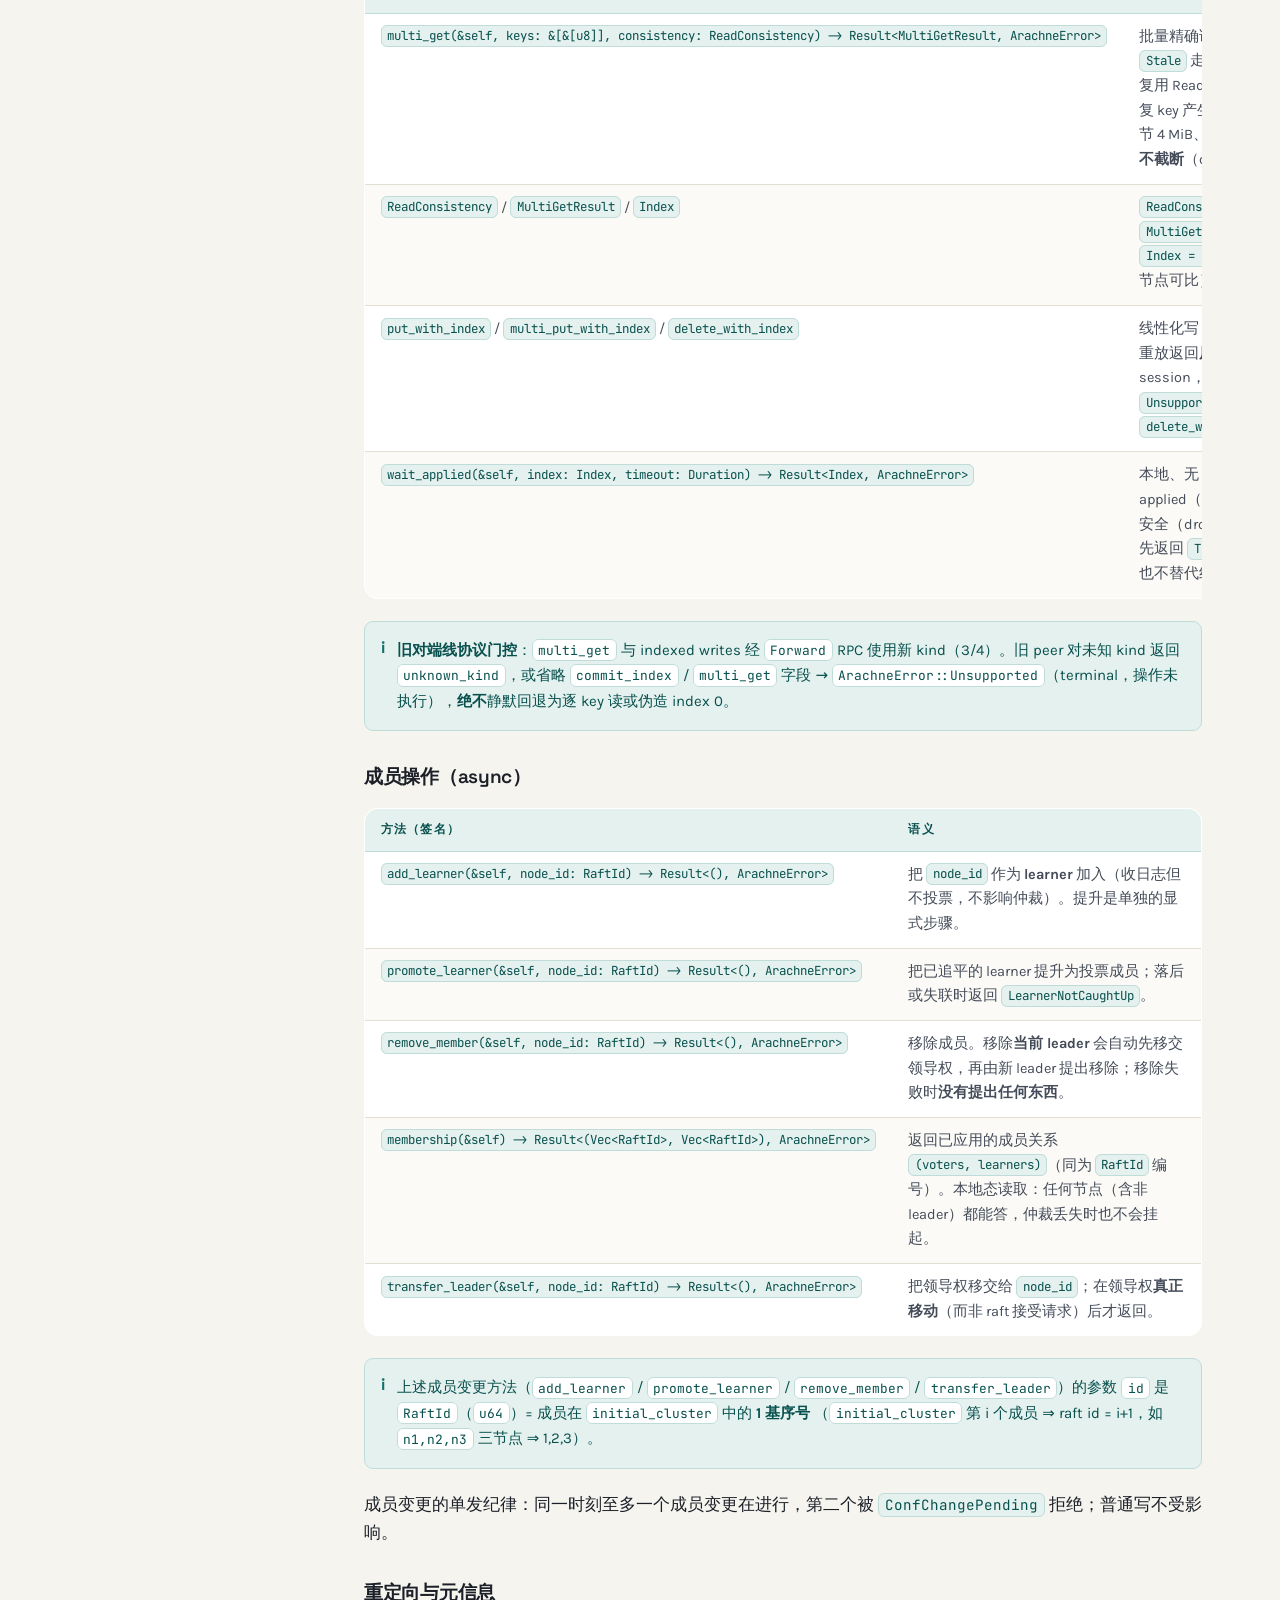
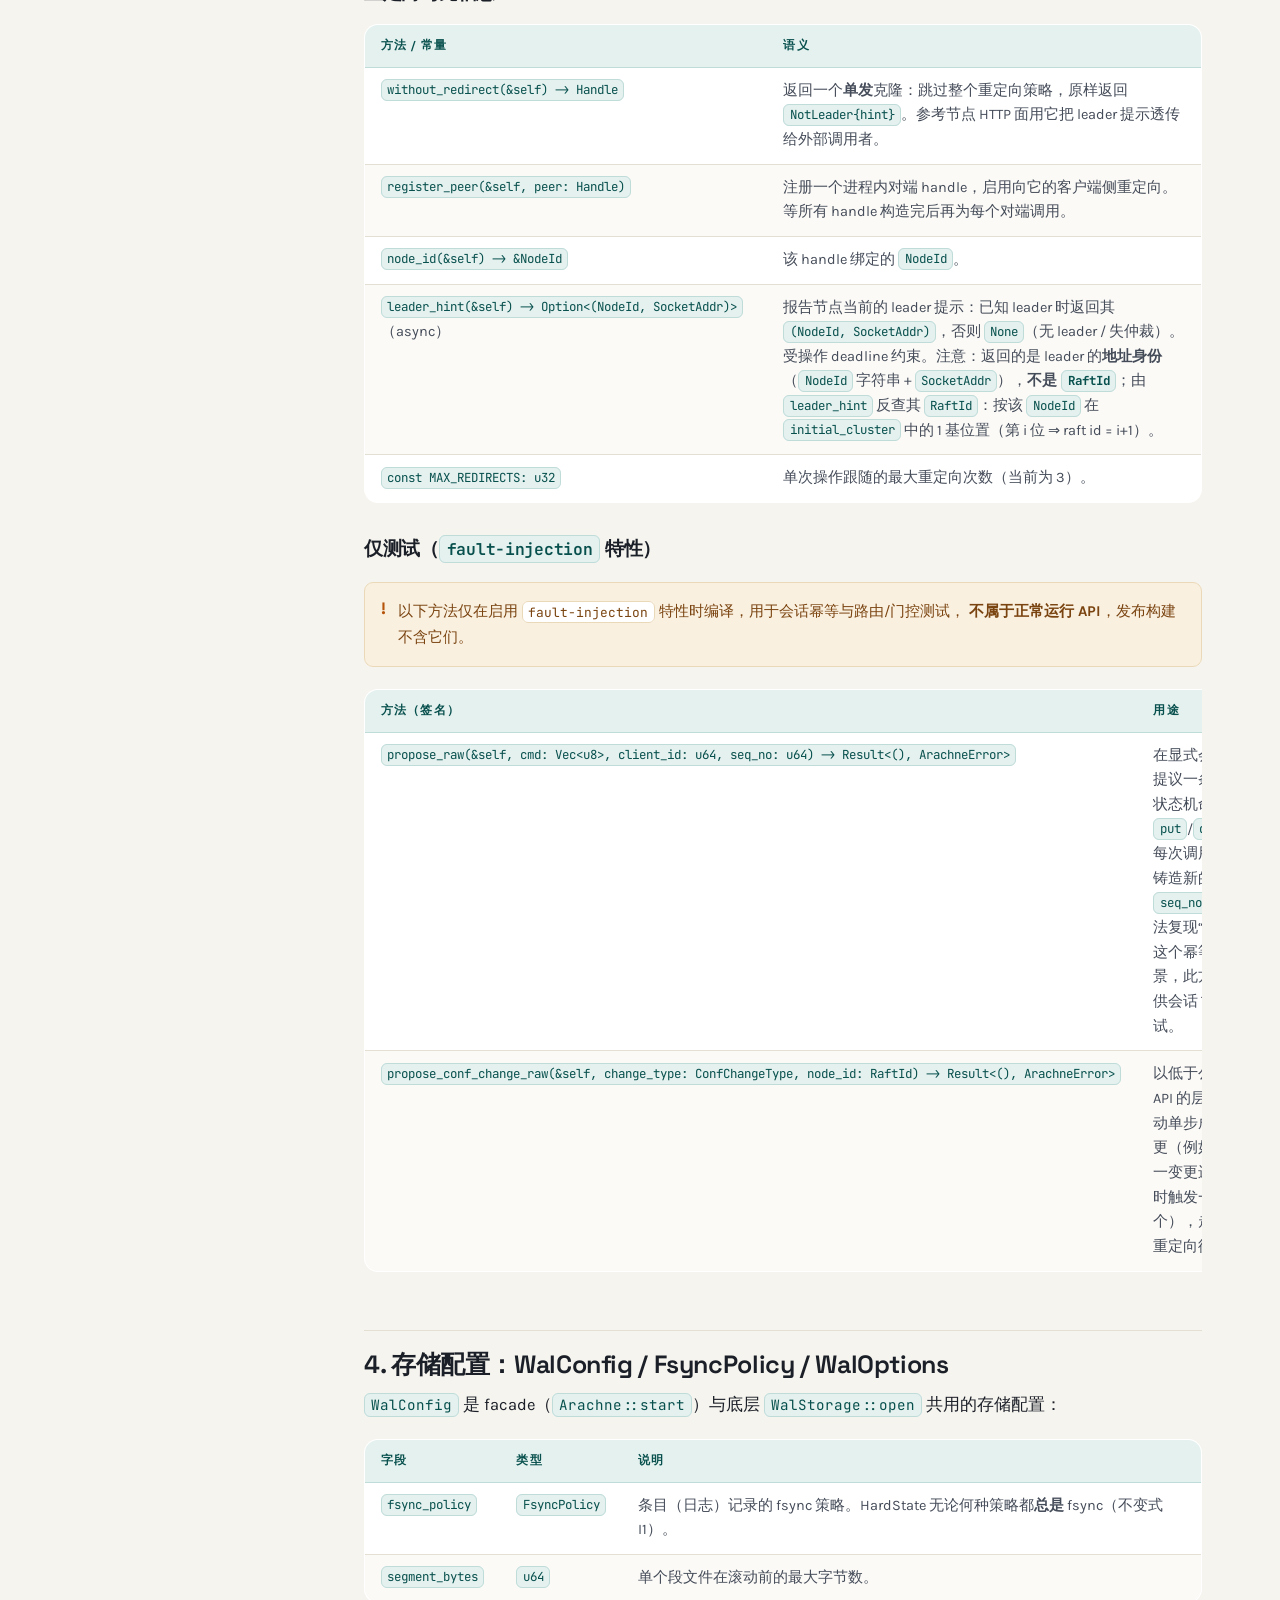
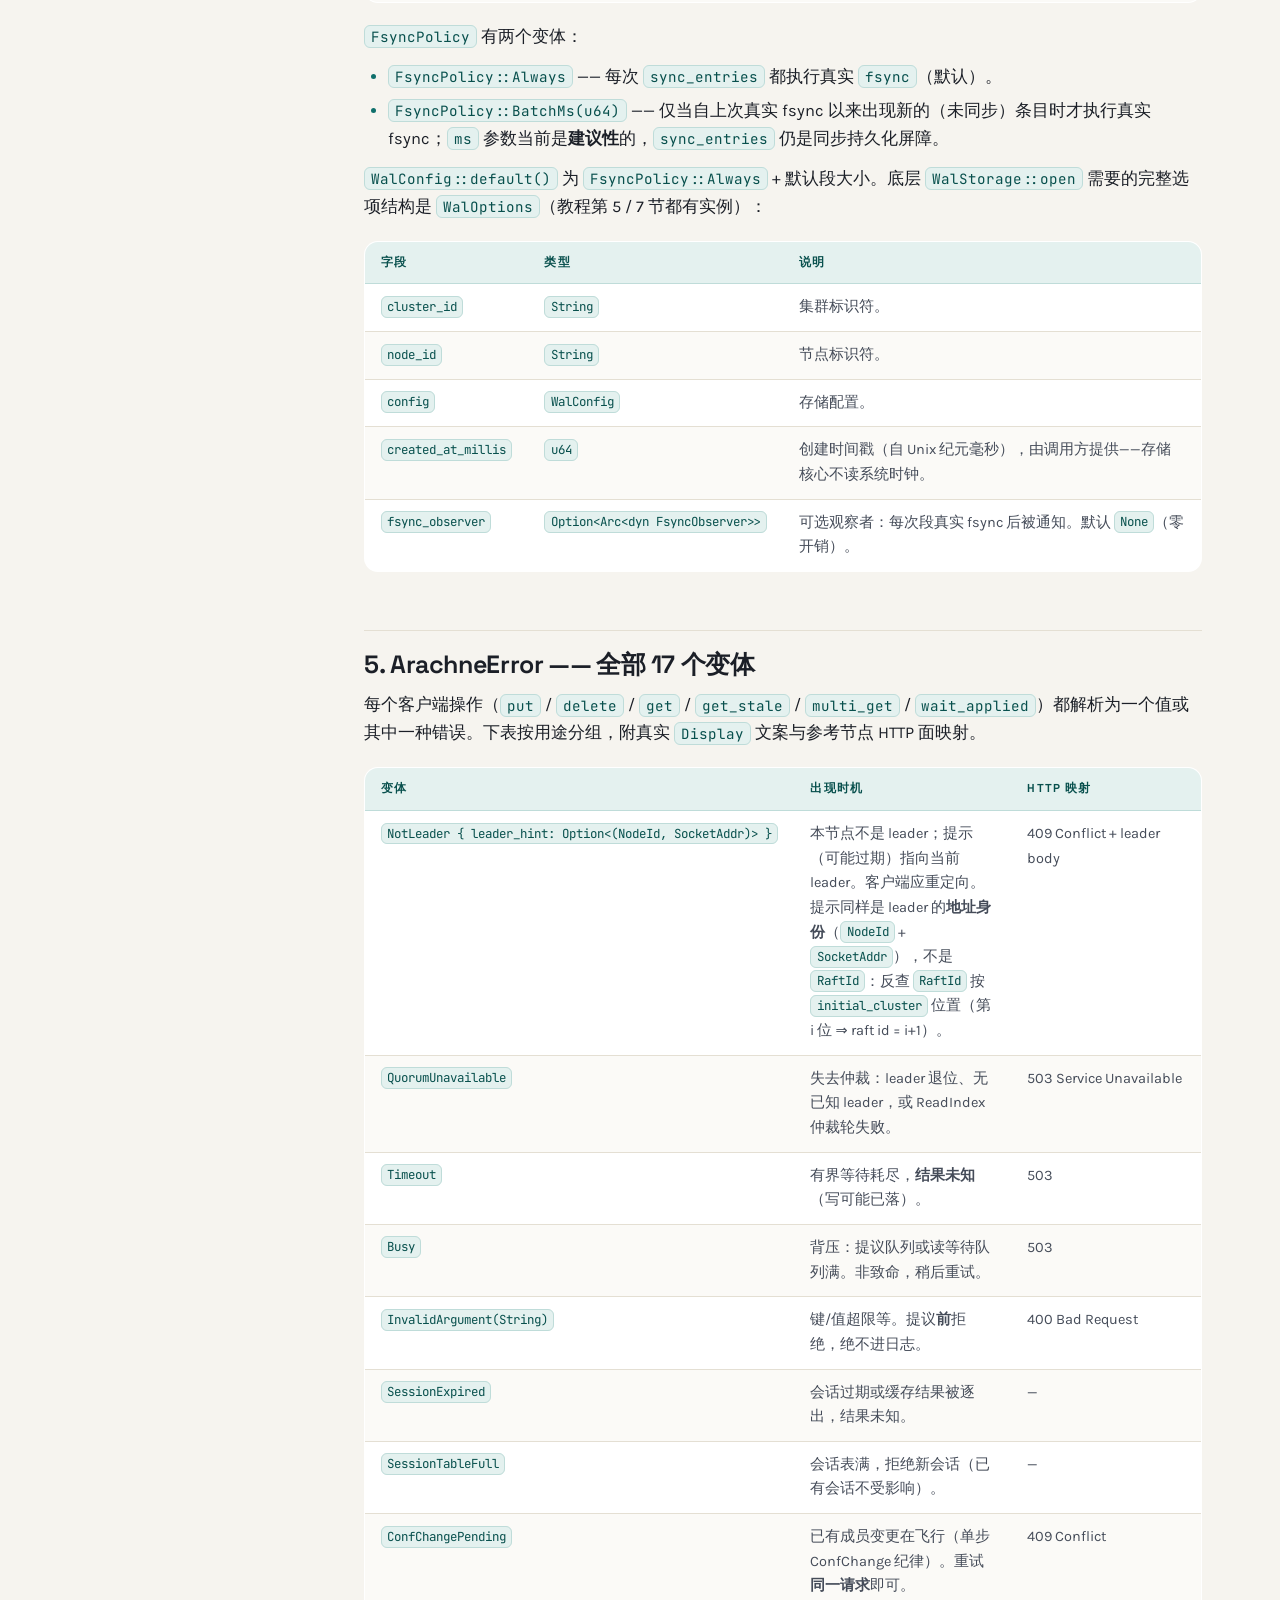
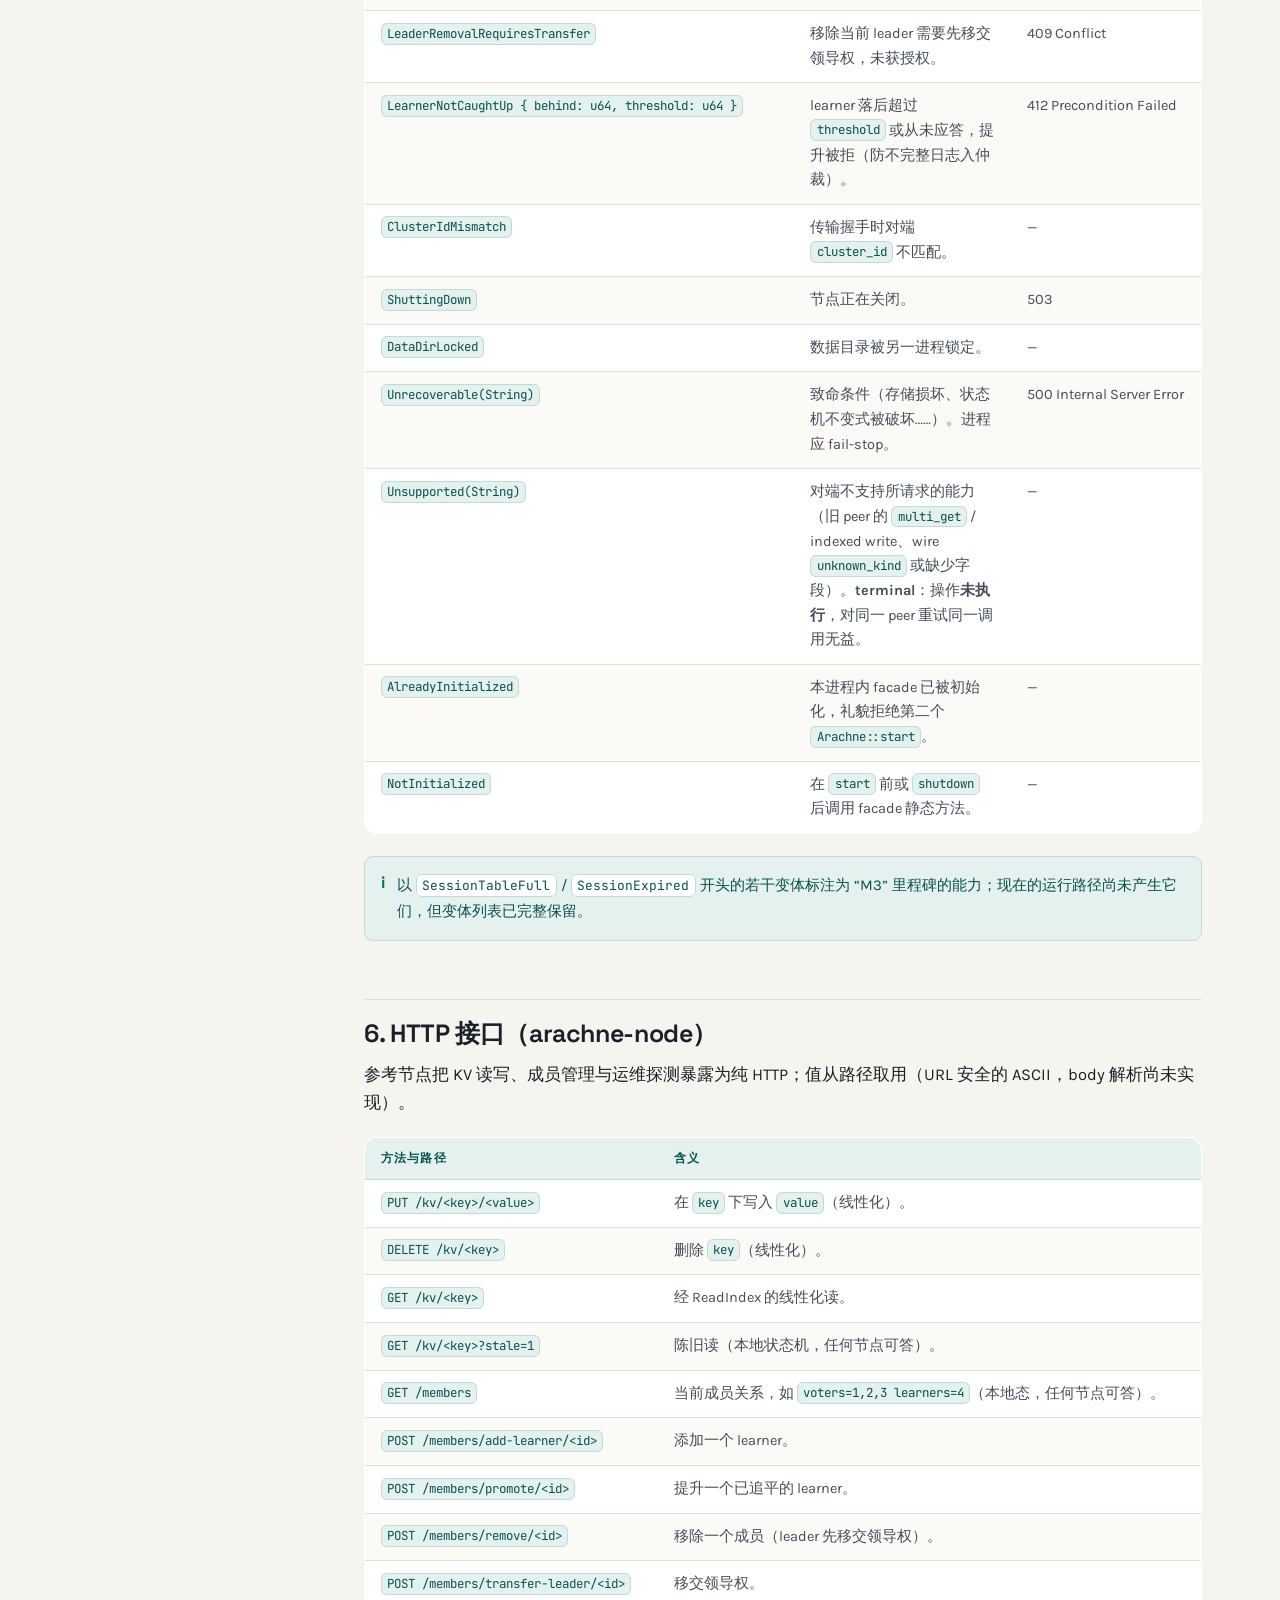
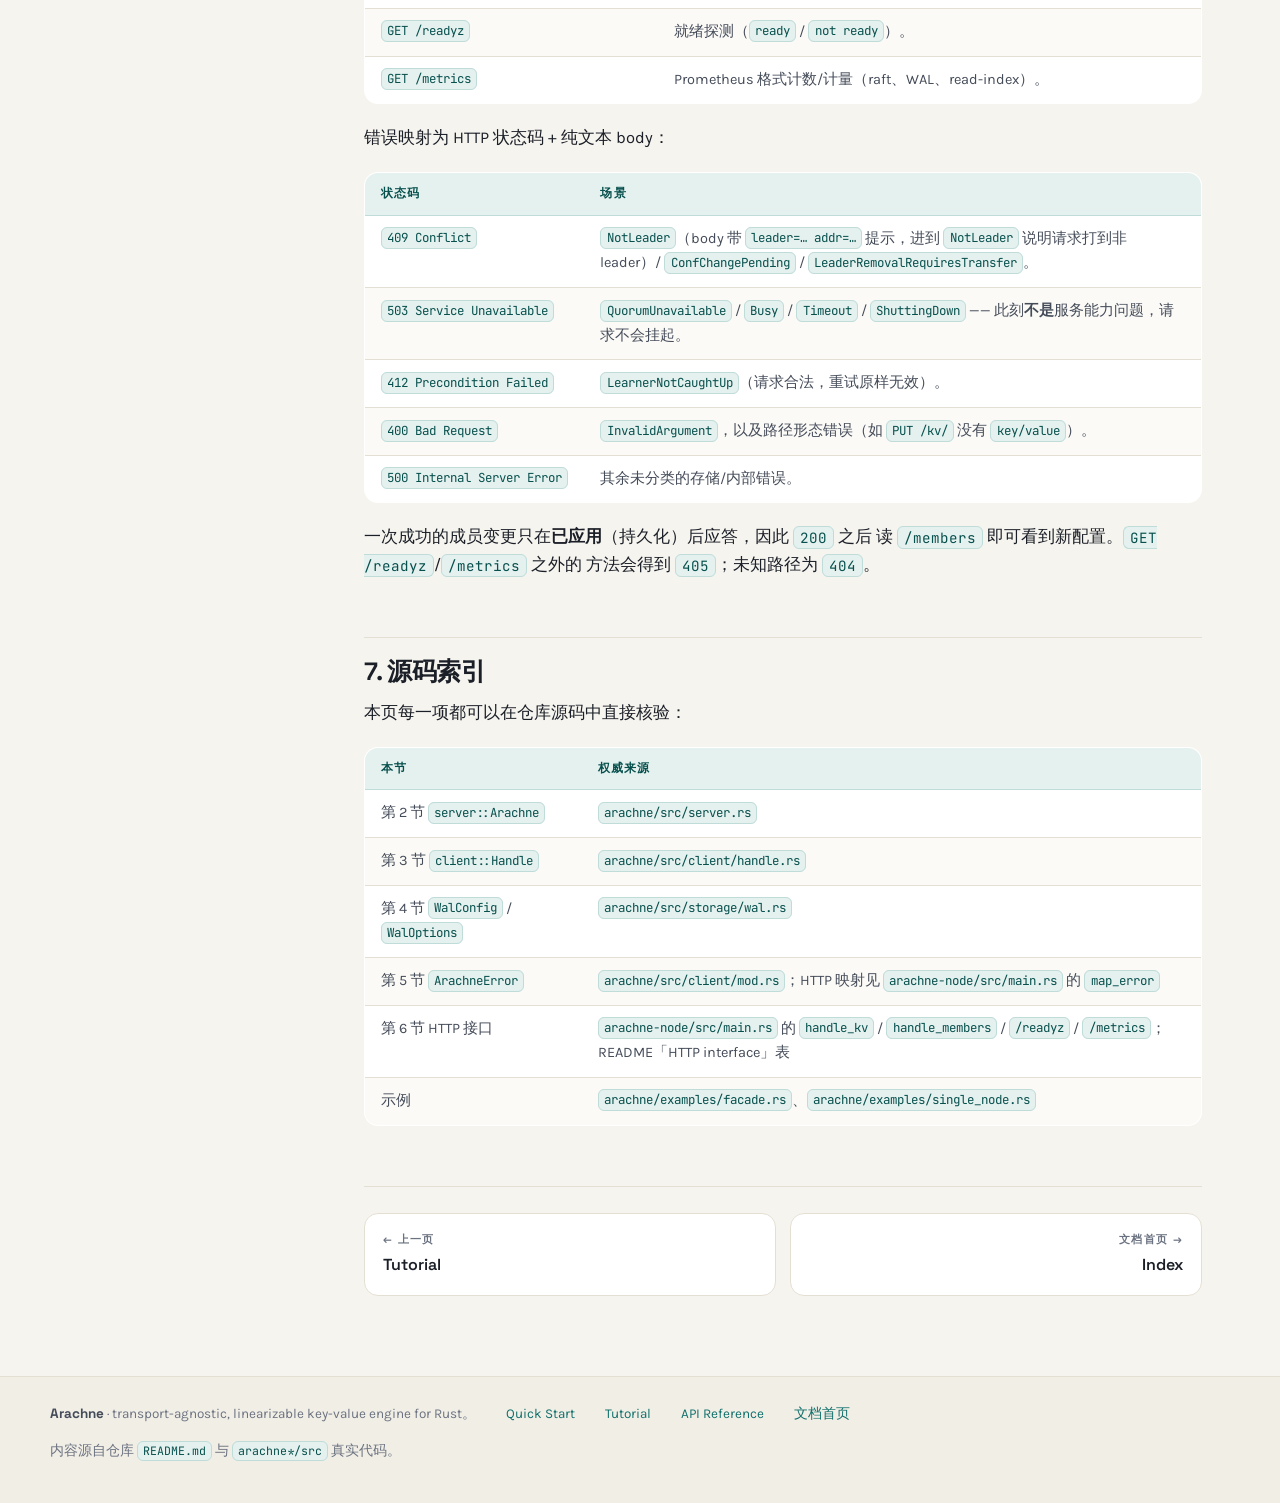
==== commit 98a7ee50: "feat(arachne-kv): batched reads, index-returning writes, applied-index wait (0.5.0) - multi_get: exa" ====
--- a/docs/api-reference.html
+++ b/docs/api-reference.html
@@ -3,7 +3,7 @@
 <head>
 <meta charset="utf-8">
 <meta name="viewport" content="width=device-width, initial-scale=1">
-<meta name="description" content="Arachne API Reference —— server::Arachne 全方法、client::Handle 全客户端 API、WalConfig、ArachneError 16 变体、HTTP 接口表。">
+<meta name="description" content="Arachne API Reference —— server::Arachne 全方法、client::Handle 全客户端 API、WalConfig、ArachneError 17 变体、HTTP 接口表。">
 <title>API Reference · Arachne 文档</title>
 <link rel="preconnect" href="https://fonts.googleapis.com">
 <link rel="preconnect" href="https://fonts.gstatic.com" crossorigin>
@@ -139,6 +139,56 @@
 
       <div class="api-method">
         <div class="sig">
+          <code>pub async fn multi_get(keys: &amp;[&amp;[u8]], consistency: ReadConsistency) -&gt; Result&lt;MultiGetResult, ArachneError&gt;</code>
+          <span class="badges"><span class="badge badge-teal">async</span><span class="badge badge-amber">批量读</span></span>
+        </div>
+        <div class="desc">
+          <p>批量精确读：整批共享一个 <code>applied_index</code>；输入顺序保留、缺键 <code>None</code>、重复 key 产生重复结果、空集合法。<code>Stale</code> 走本地状态机（无 quorum，少数派 follower 可用）；<code>Linearizable</code> 复用 ReadIndex。语义与限制同 <code>Handle::multi_get</code>（见第 3 节）。</p>
+        </div>
+      </div>
+
+      <div class="api-method">
+        <div class="sig">
+          <code>pub async fn put_with_index(key: &amp;[u8], value: &amp;[u8]) -&gt; Result&lt;u64, ArachneError&gt;</code>
+          <span class="badges"><span class="badge badge-teal">async</span><span class="badge badge-mono">index</span></span>
+        </div>
+        <div class="desc">
+          <p>线性化写，返回使本次写入<strong>实际生效</strong>的 log entry index（<code>Index = u64</code>）。语义与 dedup/转发规则同 <code>Handle::put_with_index</code>；旧 peer → <code>Unsupported</code>。</p>
+        </div>
+      </div>
+
+      <div class="api-method">
+        <div class="sig">
+          <code>pub async fn multi_put_with_index(entries: &amp;[(&amp;[u8], &amp;[u8])]) -&gt; Result&lt;u64, ArachneError&gt;</code>
+          <span class="badges"><span class="badge badge-teal">async</span><span class="badge badge-mono">index</span></span>
+        </div>
+        <div class="desc">
+          <p>原子多键写，返回整批共享的 effective index（一次 apply）。语义同 <code>Handle::multi_put_with_index</code>。</p>
+        </div>
+      </div>
+
+      <div class="api-method">
+        <div class="sig">
+          <code>pub async fn delete_with_index(key: &amp;[u8]) -&gt; Result&lt;u64, ArachneError&gt;</code>
+          <span class="badges"><span class="badge badge-teal">async</span><span class="badge badge-mono">index</span></span>
+        </div>
+        <div class="desc">
+          <p>线性化删除，返回该 delete entry 的 index（即使 key 原本不存在）。语义同 <code>Handle::delete_with_index</code>。</p>
+        </div>
+      </div>
+
+      <div class="api-method">
+        <div class="sig">
+          <code>pub async fn wait_applied(index: Index, timeout: Duration) -&gt; Result&lt;Index, ArachneError&gt;</code>
+          <span class="badges"><span class="badge badge-teal">async</span><span class="badge badge-amber">本地等待</span></span>
+        </div>
+        <div class="desc">
+          <p>等待本地状态机应用水位到达 <code>index</code>：已追平立即返回当前 applied，否则在 apply 推进时唤醒，超时 <code>Timeout</code>；取消安全；<code>index == 0</code> 为 no-op。纯本地、无 quorum、不重定向，<strong>不是</strong> quorum barrier。语义同 <code>Handle::wait_applied</code>。</p>
+        </div>
+      </div>
+
+      <div class="api-method">
+        <div class="sig">
           <code>pub async fn delete(key: &amp;[u8]) -&gt; Result&lt;(), ArachneError&gt;</code>
           <span class="badges"><span class="badge badge-teal">async</span></span>
         </div>
@@ -218,6 +268,39 @@
         </table>
       </div>
 
+      <h3>批量读与索引可见性（Phase 1–3）</h3>
+      <div class="table-wrap">
+        <table class="doc-table">
+          <thead>
+            <tr><th>方法 / 类型（签名）</th><th>语义</th></tr>
+          </thead>
+          <tbody>
+            <tr>
+              <td><code>multi_get(&amp;self, keys: &amp;[&amp;[u8]], consistency: ReadConsistency) -&gt; Result&lt;MultiGetResult, ArachneError&gt;</code></td>
+              <td>批量精确读：整批共享<strong>一个</strong> <code>applied_index</code>（同一次读锁），无撕裂。<code>Stale</code> 走本地状态机（无 quorum，任意节点/少数派可用）；<code>Linearizable</code> 复用 ReadIndex（leader + quorum）。输入顺序严格保留；缺键 = <code>None</code>；重复 key 产生重复结果。<strong>限制</strong>：<code>MAX_MULTI_GET_ENTRIES = 4096</code>、请求 key 总字节 4 MiB、结果 value 总字节 4 MiB、in-flight 16 MiB（超限 → <code>Busy</code>）；超限<strong>不截断</strong>（count/key bytes/value bytes 三类可区分的 <code>InvalidArgument</code>）。</td>
+            </tr>
+            <tr>
+              <td><code>ReadConsistency</code> / <code>MultiGetResult</code> / <code>Index</code></td>
+              <td><code>ReadConsistency::{Stale, Linearizable}</code>；<code>MultiGetResult { values: Vec&lt;Option&lt;Vec&lt;u8&gt;&gt;&gt;, applied_index: Index }</code>；<code>Index = u64</code>（与 <code>get_stale_with_index</code> 的 value 溯源 index 同源、跨 key/节点可比）。均从 crate 根导出。</td>
+            </tr>
+            <tr>
+              <td><code>put_with_index</code> / <code>multi_put_with_index</code> / <code>delete_with_index</code></td>
+              <td>线性化写，返回使写入<strong>实际生效</strong>的 log entry index。同 <code>(client_id, seq_no)</code> 重放返回<strong>原始</strong> index（仅在 session TTL+grace 内保证；GC 后的重试是新 session，返回新 index）。follower 转发写入返回 <strong>leader</strong> 的 index；旧 peer → <code>Unsupported</code>。<code>multi_put_with_index</code> 整批共享一个 index；<code>delete_with_index</code> 即使 key 不存在也返回该 delete entry 的 index。</td>
+            </tr>
+            <tr>
+              <td><code>wait_applied(&amp;self, index: Index, timeout: Duration) -&gt; Result&lt;Index, ArachneError&gt;</code></td>
+              <td>本地、无 quorum、不重定向（少数派 follower 可用）；已追平立即返回当前 applied（可 ≥ index），否则在 apply 推进时唤醒，超时返回 <code>Timeout</code>；取消安全（drop future 后 waiter 被剪枝）；<code>index == 0</code> 为 no-op（零 timeout 优先返回 <code>Timeout</code>）。等待的是状态机 applied index，<strong>不是</strong> quorum barrier，也不替代线性读。</td>
+            </tr>
+          </tbody>
+        </table>
+      </div>
+      <div class="callout">
+        <span class="callout-ico">i</span>
+        <p>
+          <strong>旧对端线协议门控</strong>：<code>multi_get</code> 与 indexed writes 经 <code>Forward</code> RPC 使用新 kind（3/4）。旧 peer 对未知 kind 返回 <code>unknown_kind</code>，或省略 <code>commit_index</code> / <code>multi_get</code> 字段 → <code>ArachneError::Unsupported</code>（terminal，操作未执行），<strong>绝不</strong>静默回退为逐 key 读或伪造 index 0。
+        </p>
+      </div>
+
       <h3>成员操作（async）</h3>
       <div class="table-wrap">
         <table class="doc-table">
@@ -359,11 +442,11 @@
         </table>
       </div>
 
-      <h2>5. ArachneError —— 全部 16 个变体</h2>
+      <h2>5. ArachneError —— 全部 17 个变体</h2>
       <p>
         每个客户端操作（<code>put</code> / <code>delete</code> / <code>get</code> /
-        <code>get_stale</code>）都解析为一个值或其中一种错误。下表按用途分组，附真实
-        <code>Display</code> 文案与参考节点 HTTP 面映射。
+        <code>get_stale</code> / <code>multi_get</code> / <code>wait_applied</code>）都解析为一个值或
+        其中一种错误。下表按用途分组，附真实 <code>Display</code> 文案与参考节点 HTTP 面映射。
       </p>
       <div class="table-wrap">
         <table class="doc-table">
@@ -385,6 +468,7 @@
             <tr><td><code>ShuttingDown</code></td><td>节点正在关闭。</td><td><span class="nowrap">503</span></td></tr>
             <tr><td><code>DataDirLocked</code></td><td>数据目录被另一进程锁定。</td><td><span class="nowrap">—</span></td></tr>
             <tr><td><code>Unrecoverable(String)</code></td><td>致命条件（存储损坏、状态机不变式被破坏……）。进程应 fail-stop。</td><td><span class="nowrap">500 Internal Server Error</span></td></tr>
+            <tr><td><code>Unsupported(String)</code></td><td>对端不支持所请求的能力（旧 peer 的 <code>multi_get</code> / indexed write、wire <code>unknown_kind</code> 或缺少字段）。<strong>terminal</strong>：操作<strong>未执行</strong>，对同一 peer 重试同一调用无益。</td><td><span class="nowrap">—</span></td></tr>
             <tr><td><code>AlreadyInitialized</code></td><td>本进程内 facade 已被初始化，礼貌拒绝第二个 <code>Arachne::start</code>。</td><td><span class="nowrap">—</span></td></tr>
             <tr><td><code>NotInitialized</code></td><td>在 <code>start</code> 前或 <code>shutdown</code> 后调用 facade 静态方法。</td><td><span class="nowrap">—</span></td></tr>
           </tbody>
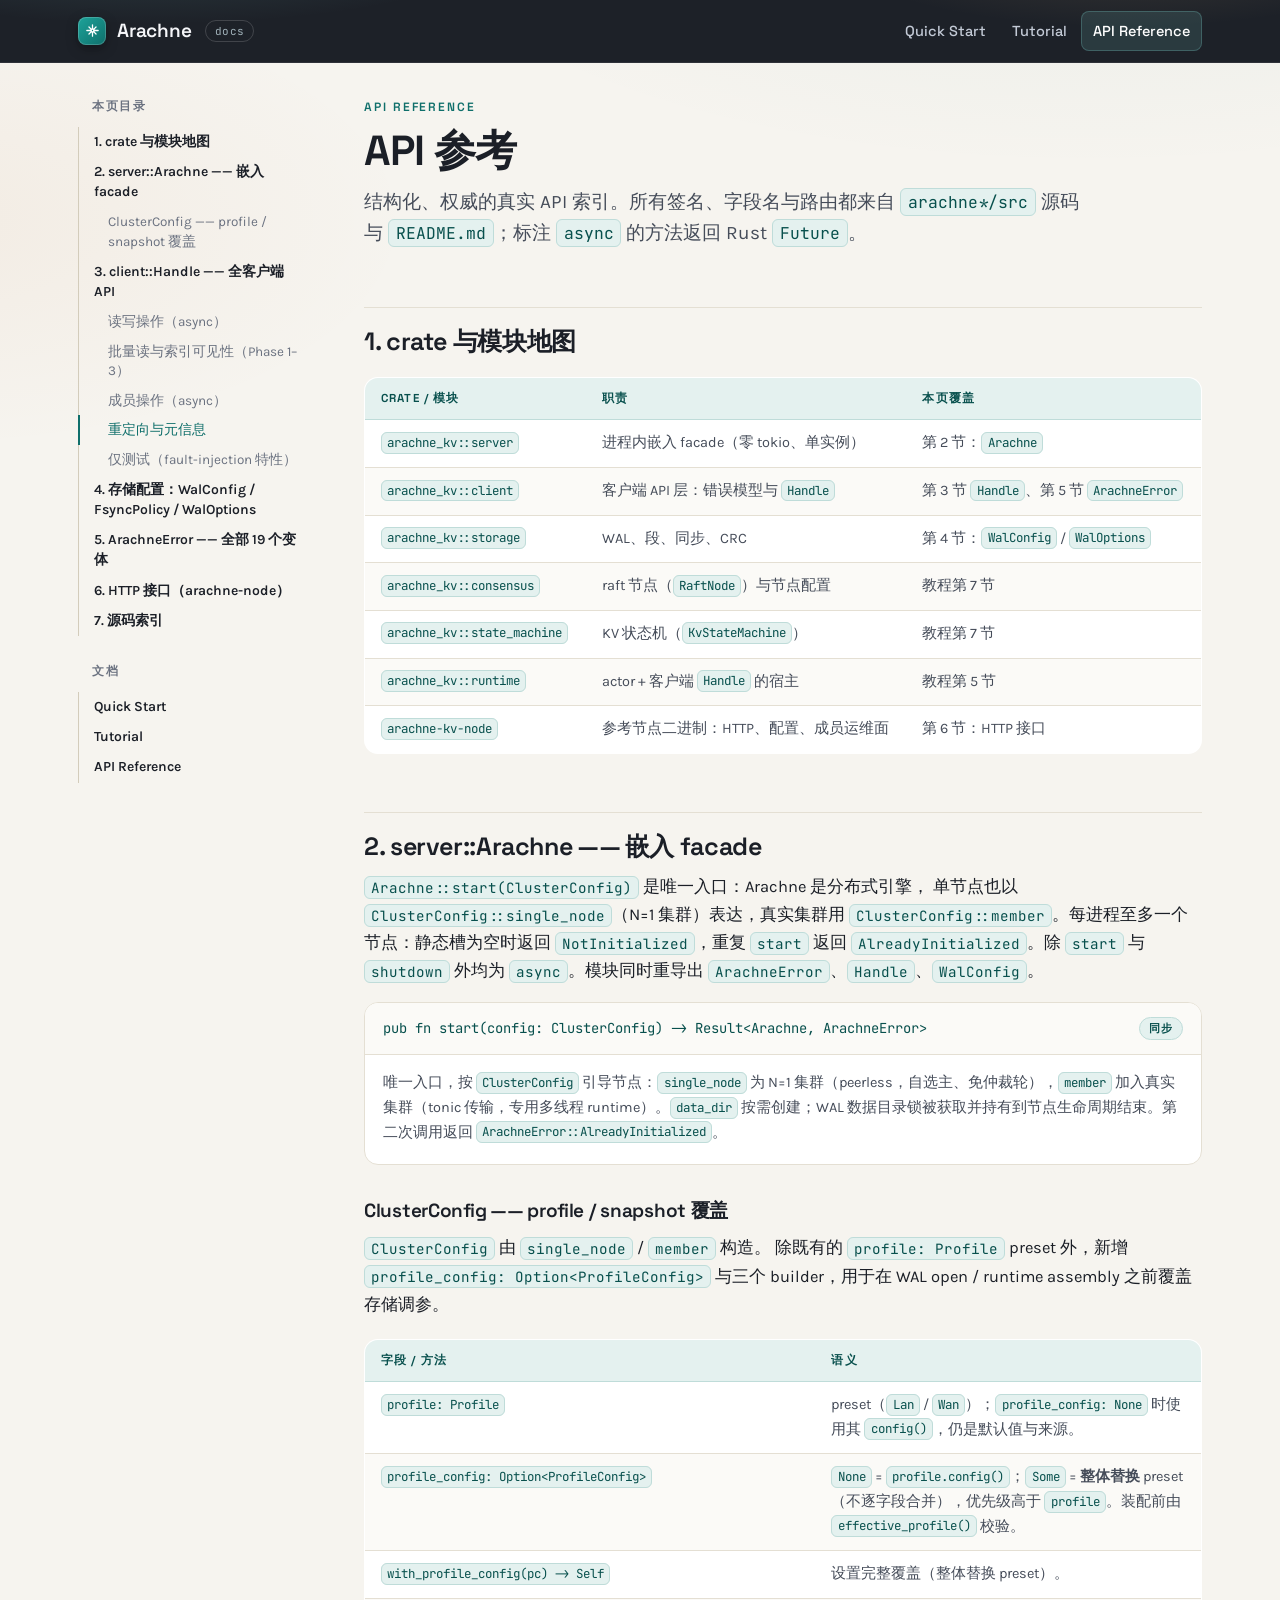
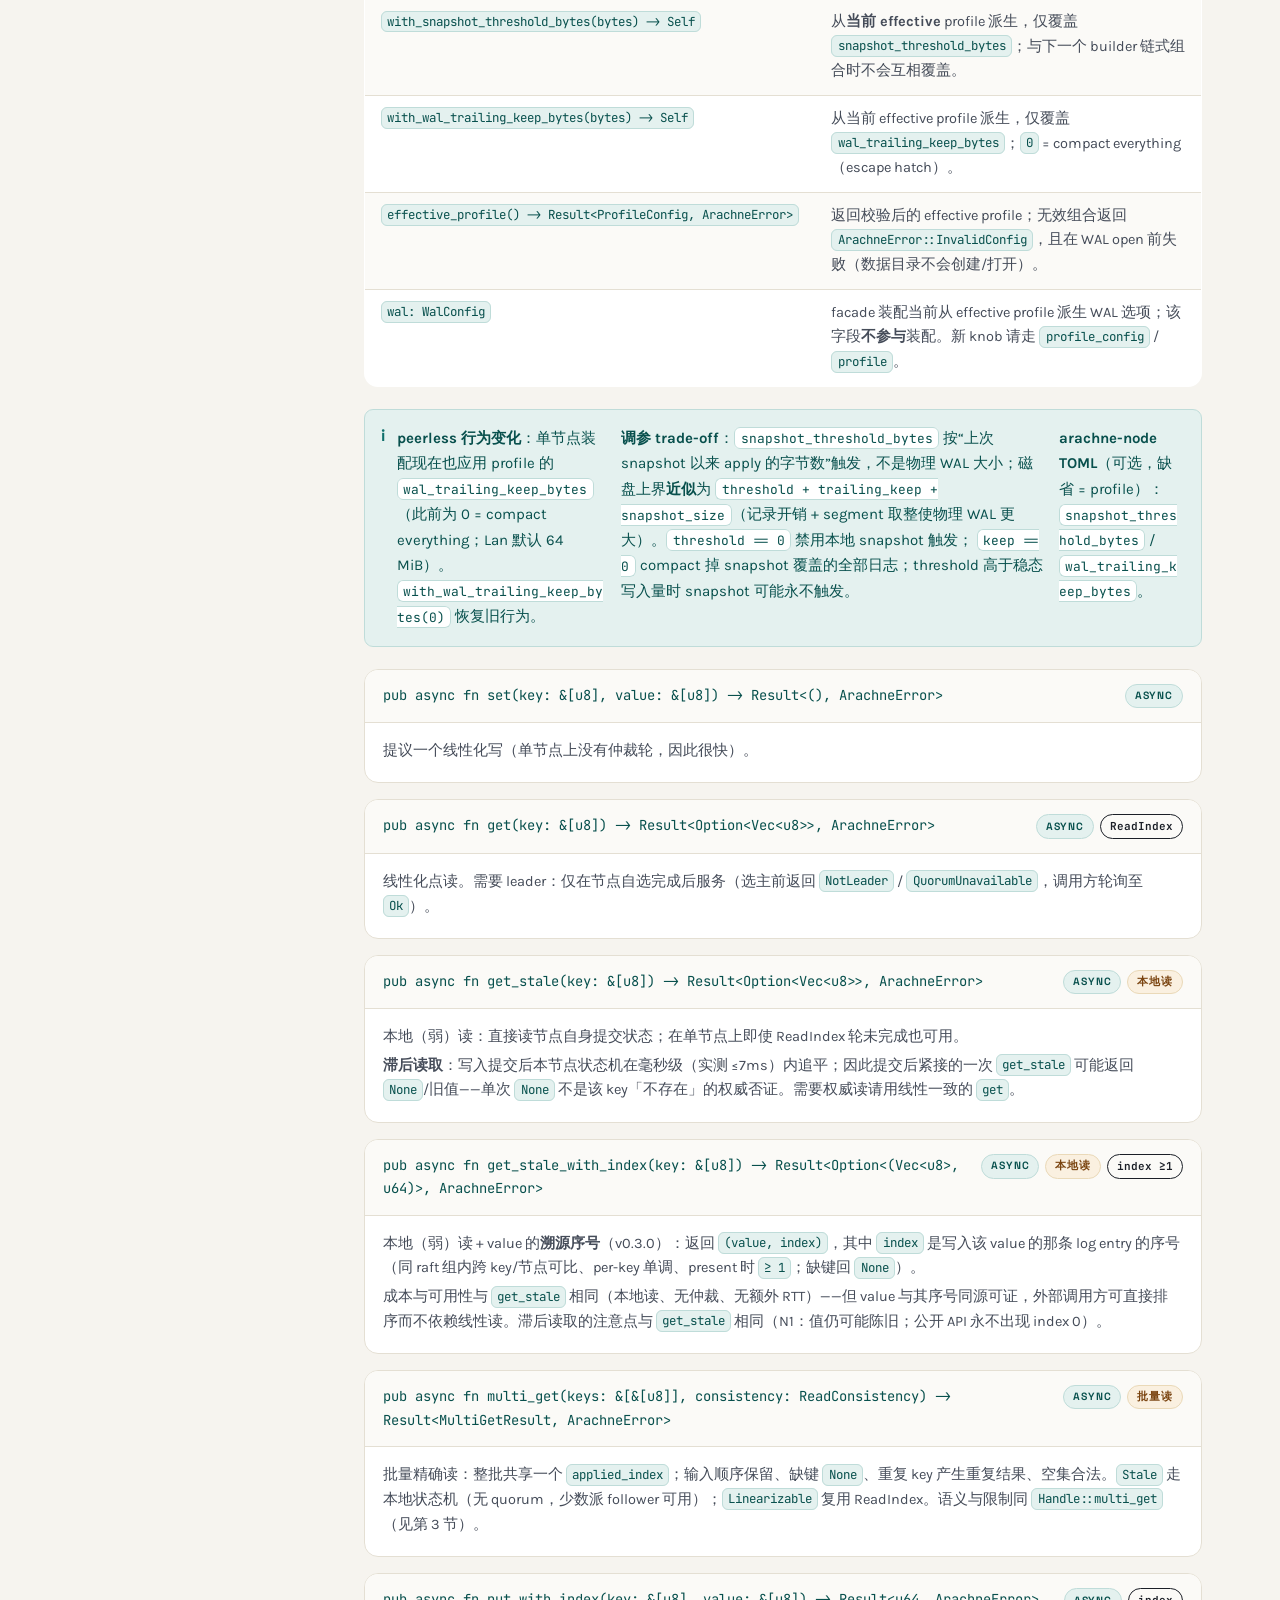
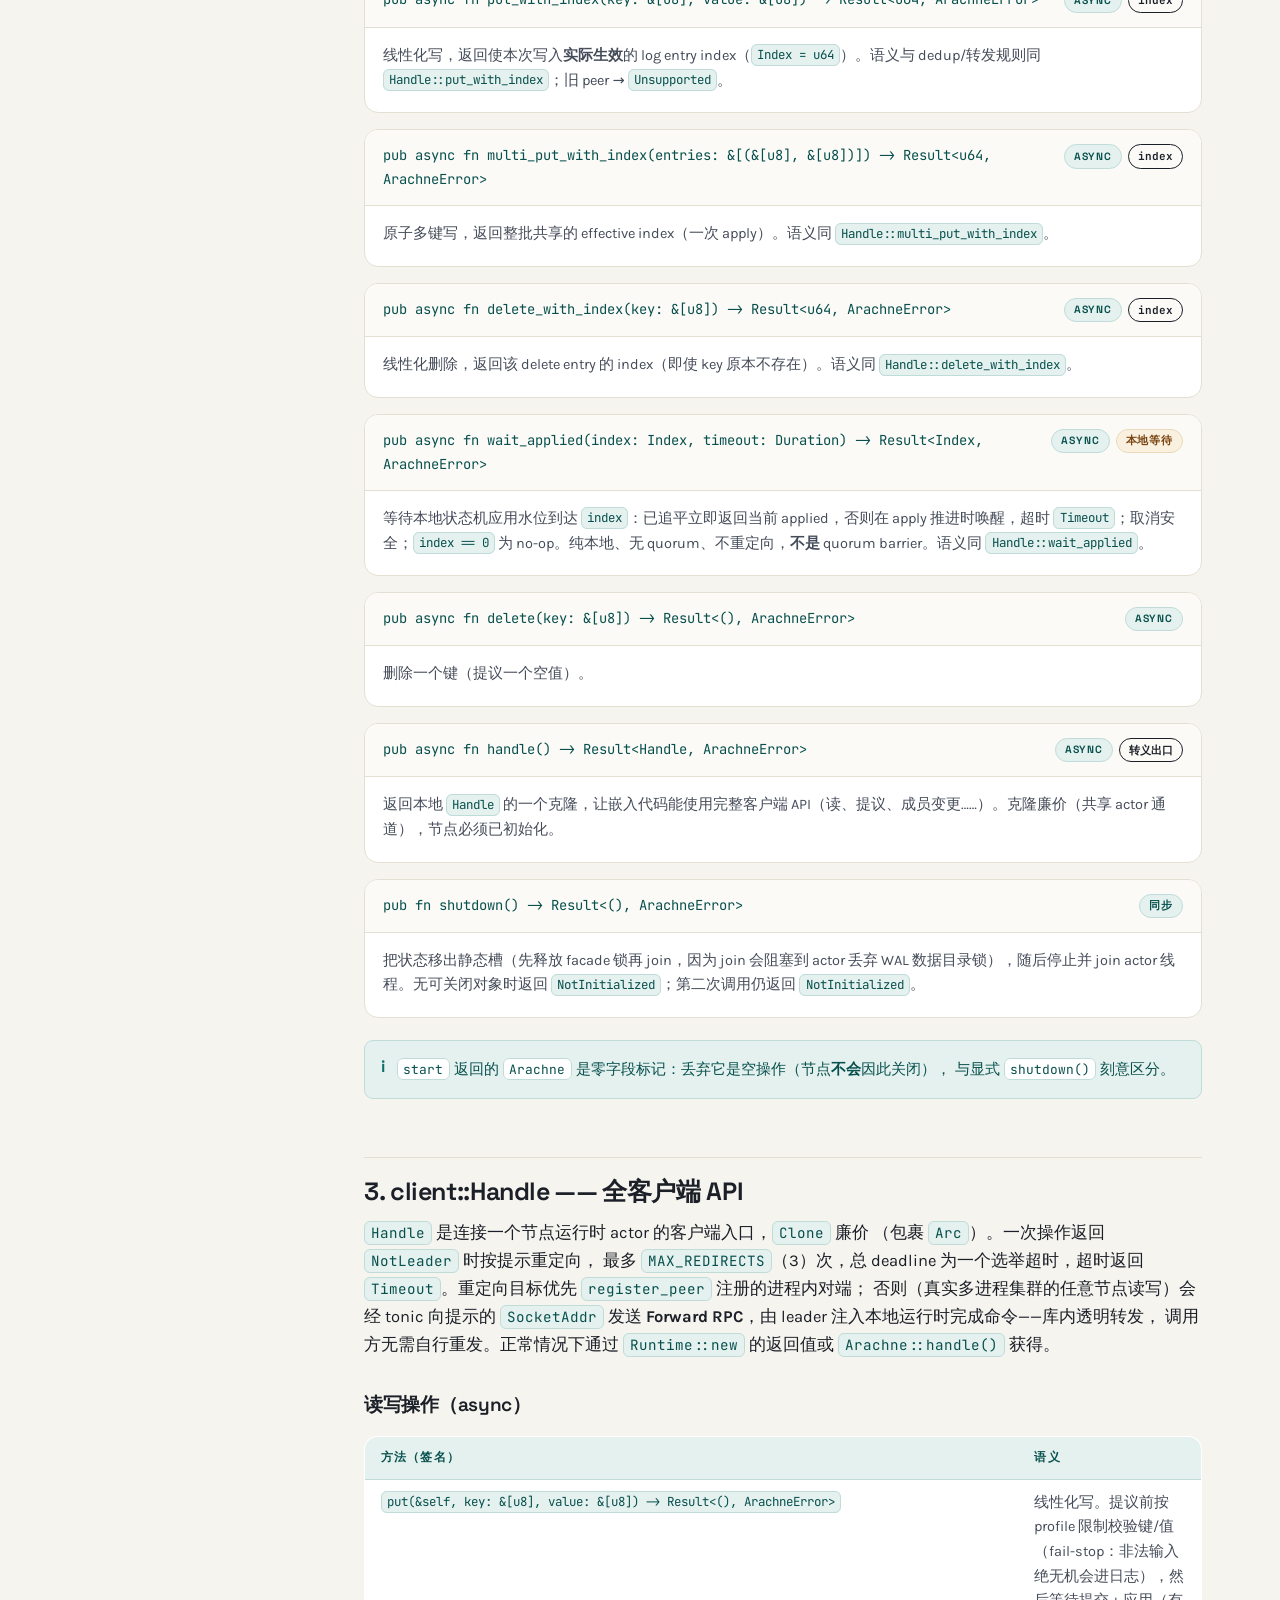
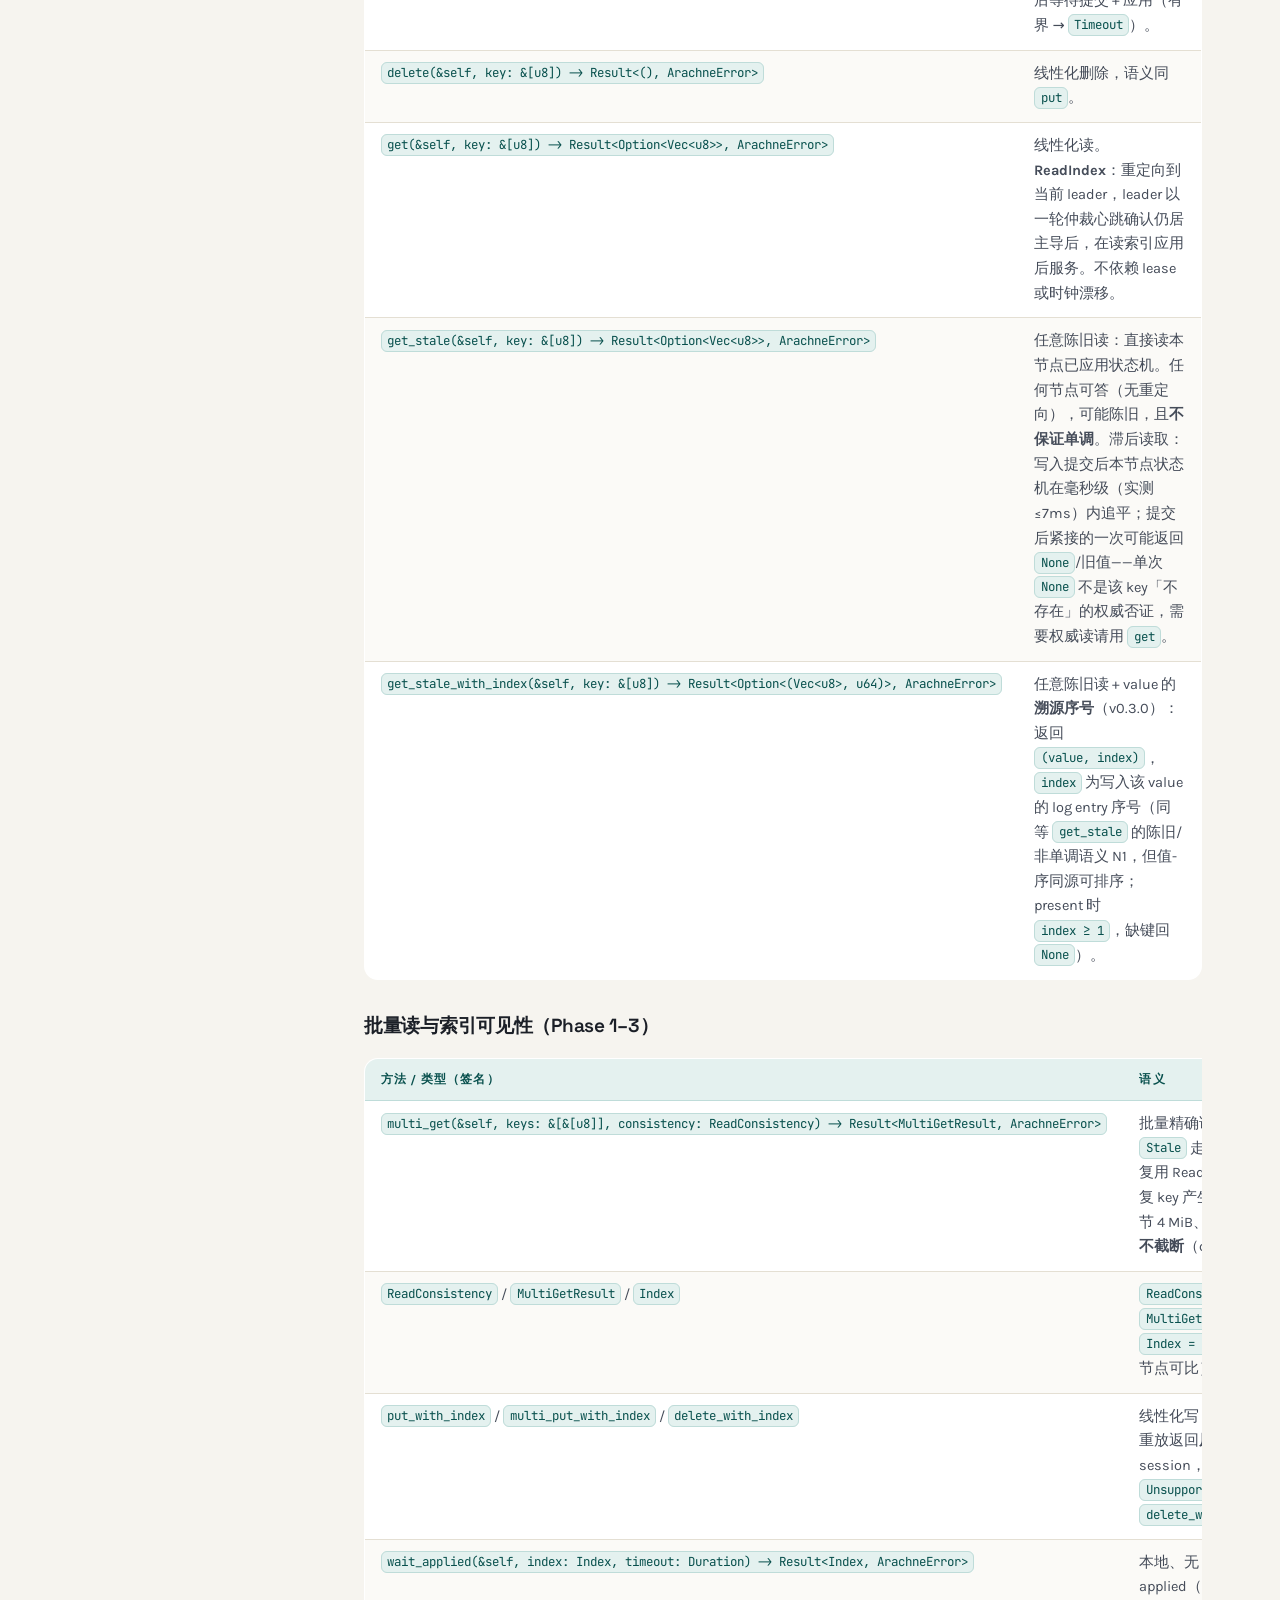
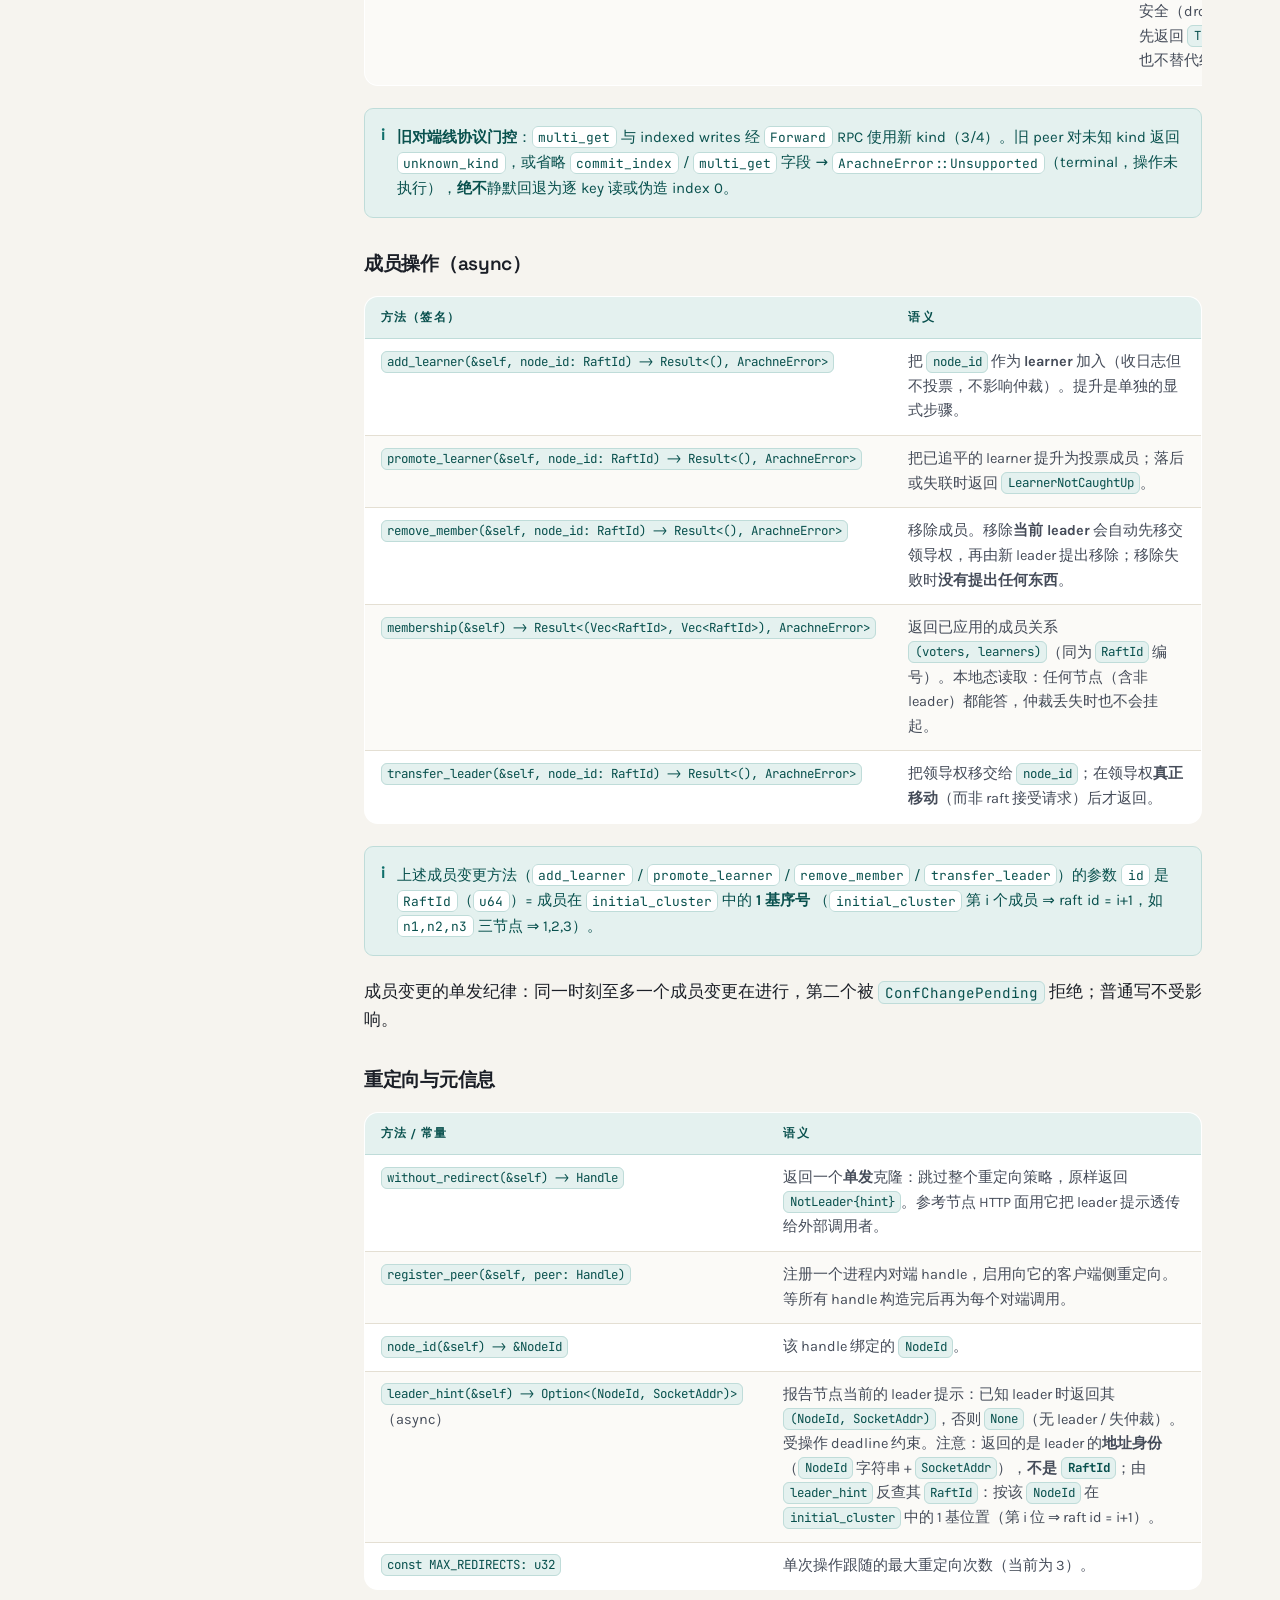
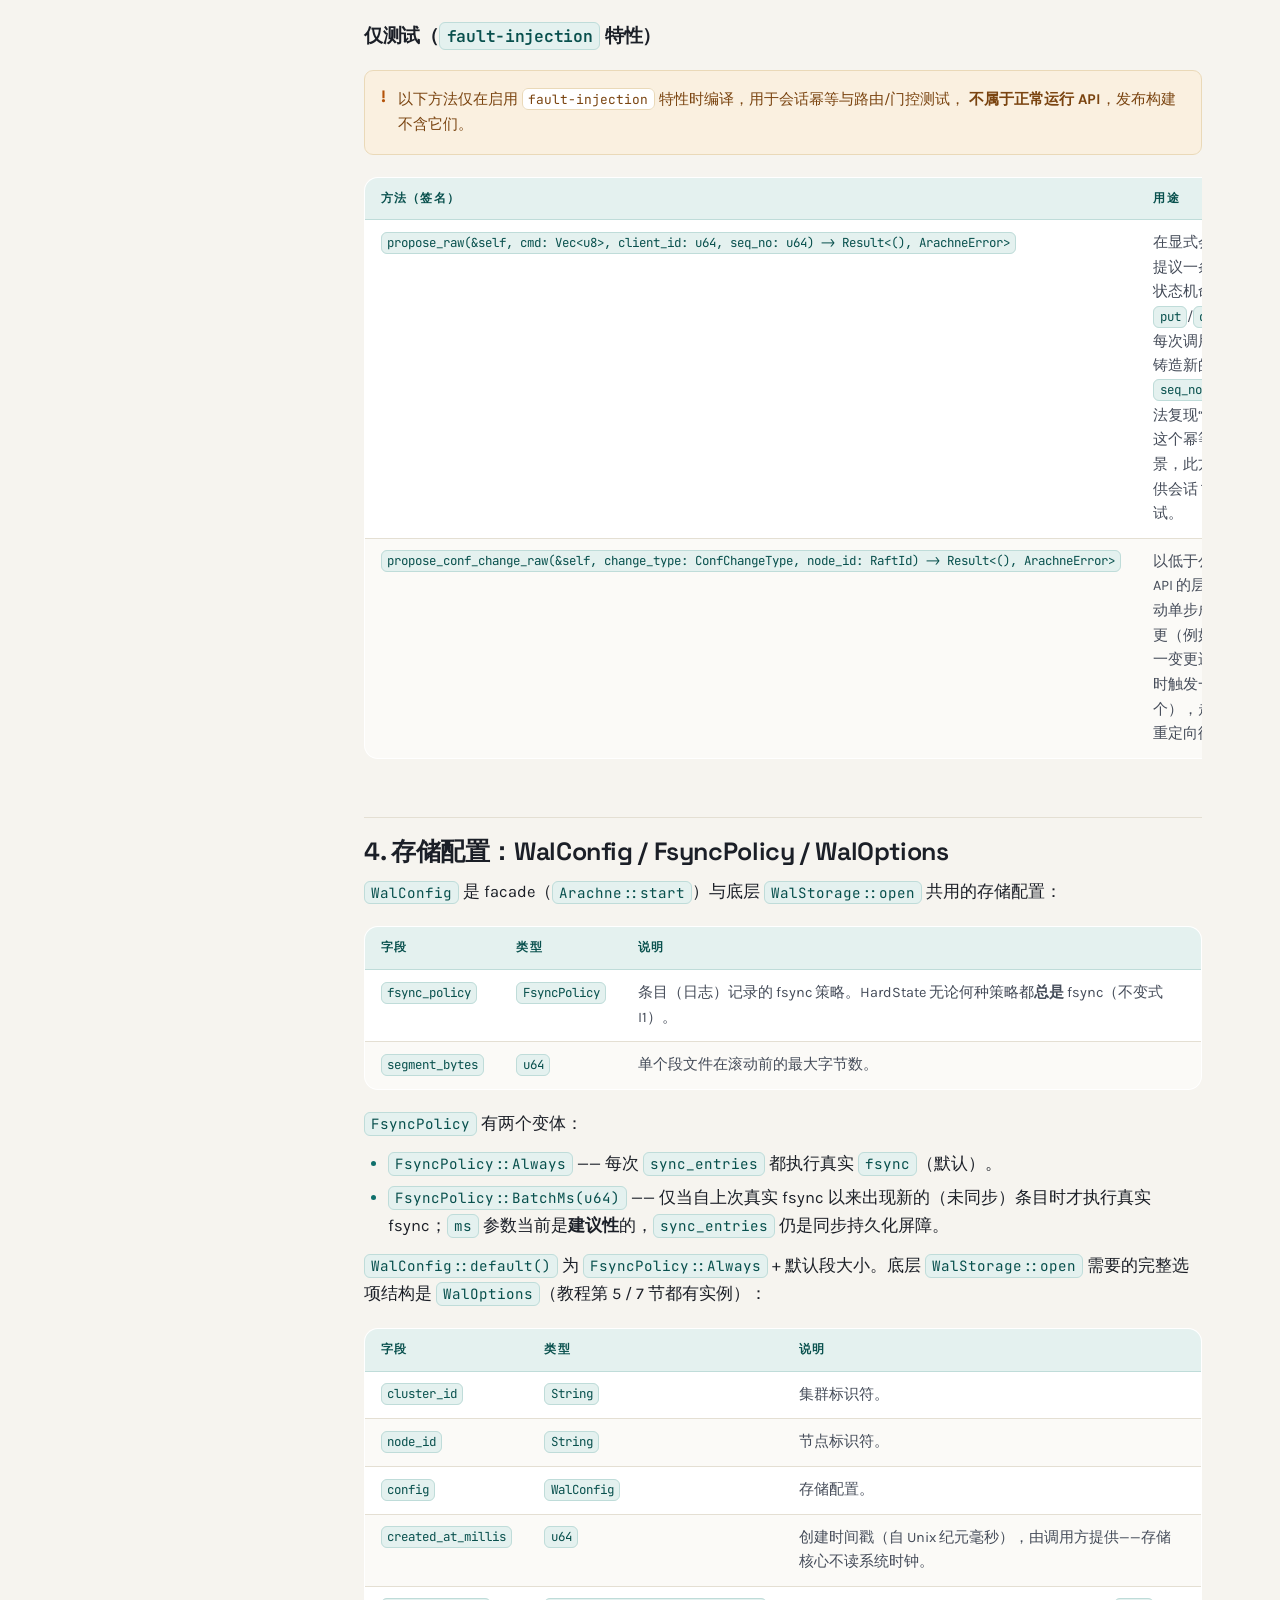
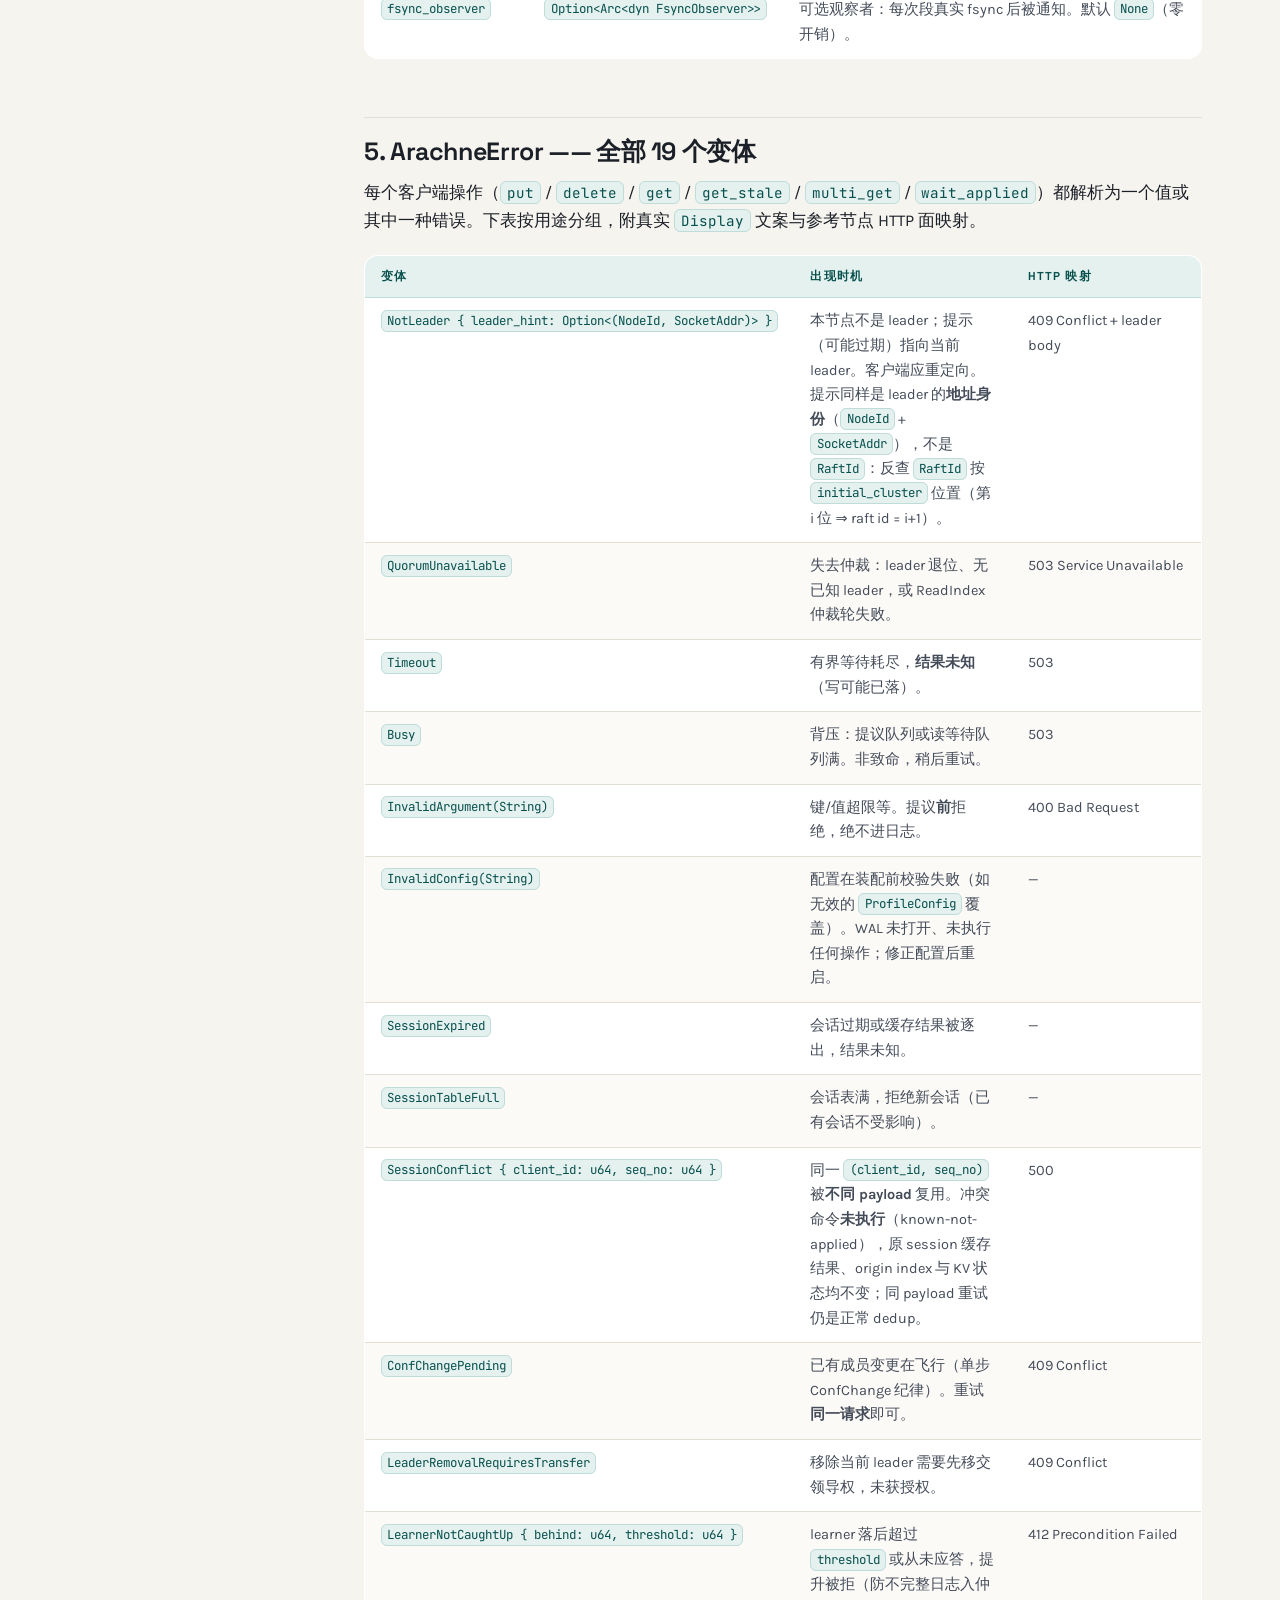
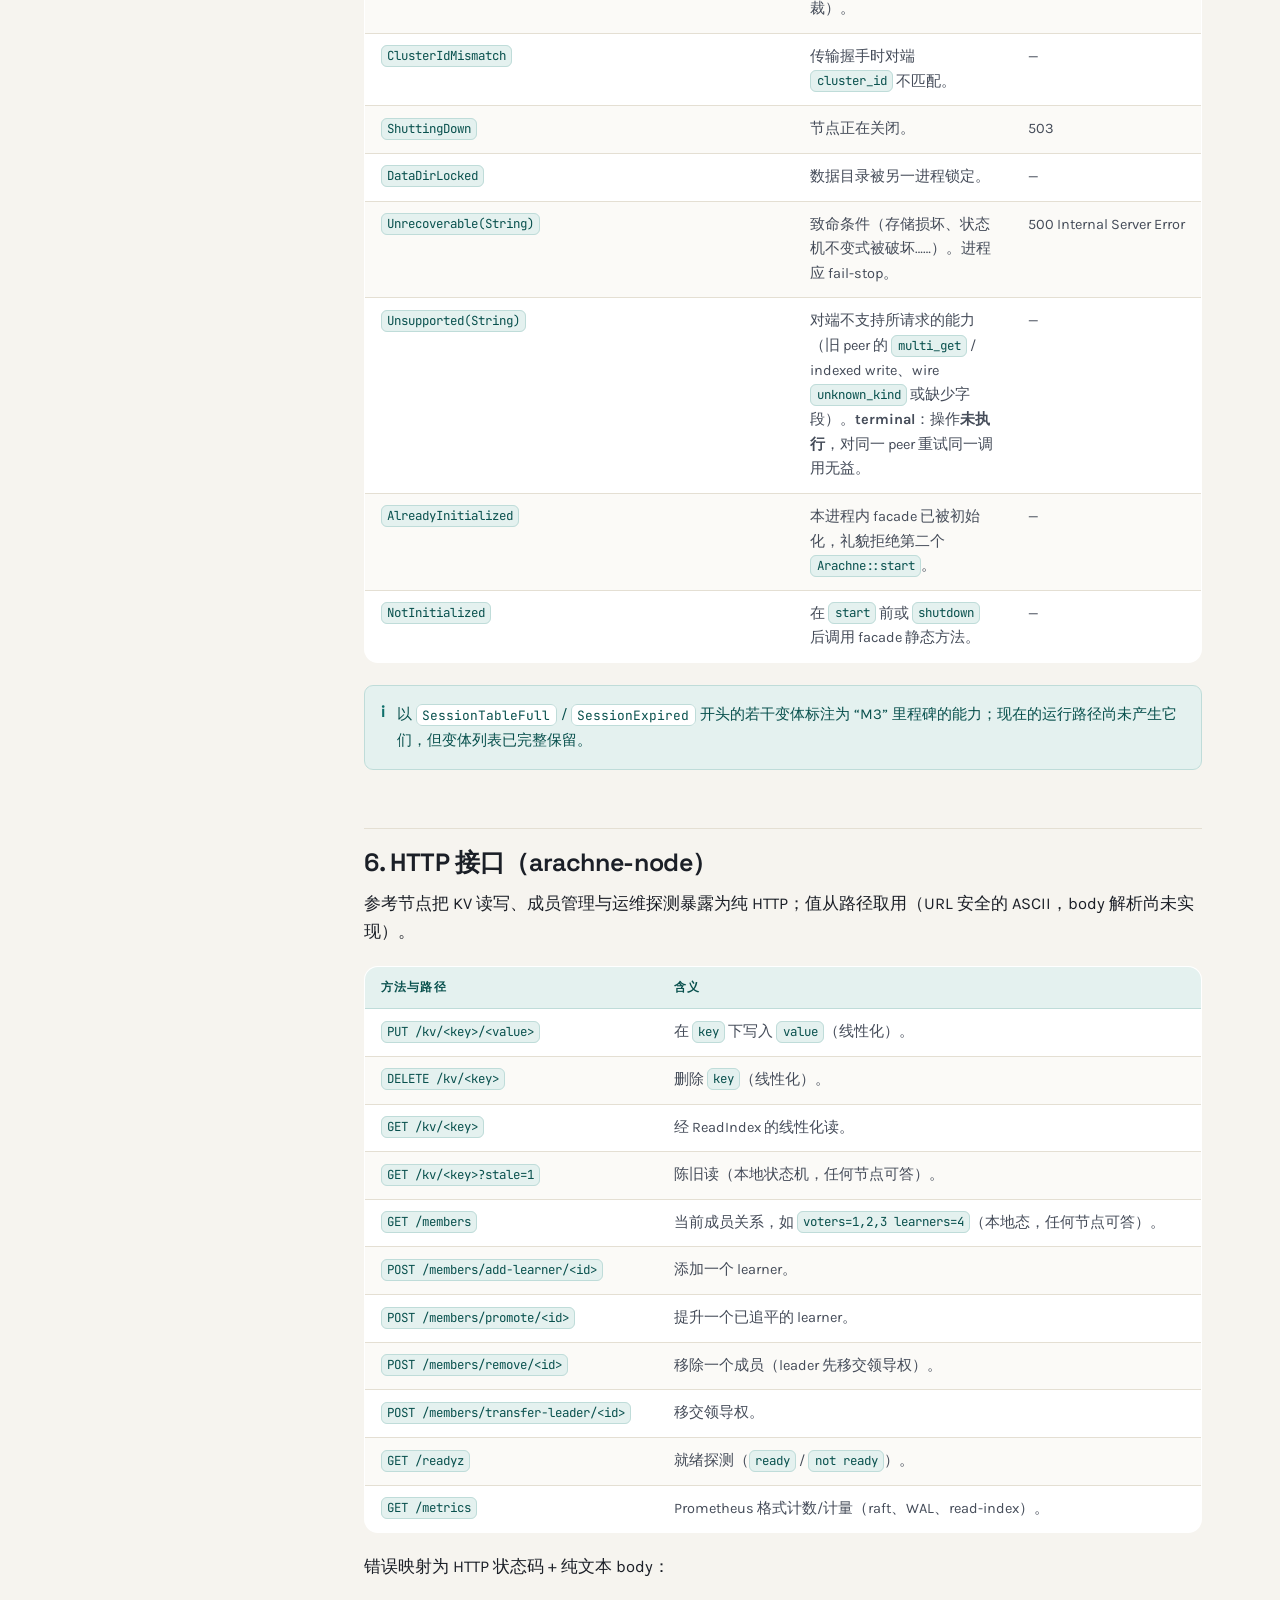
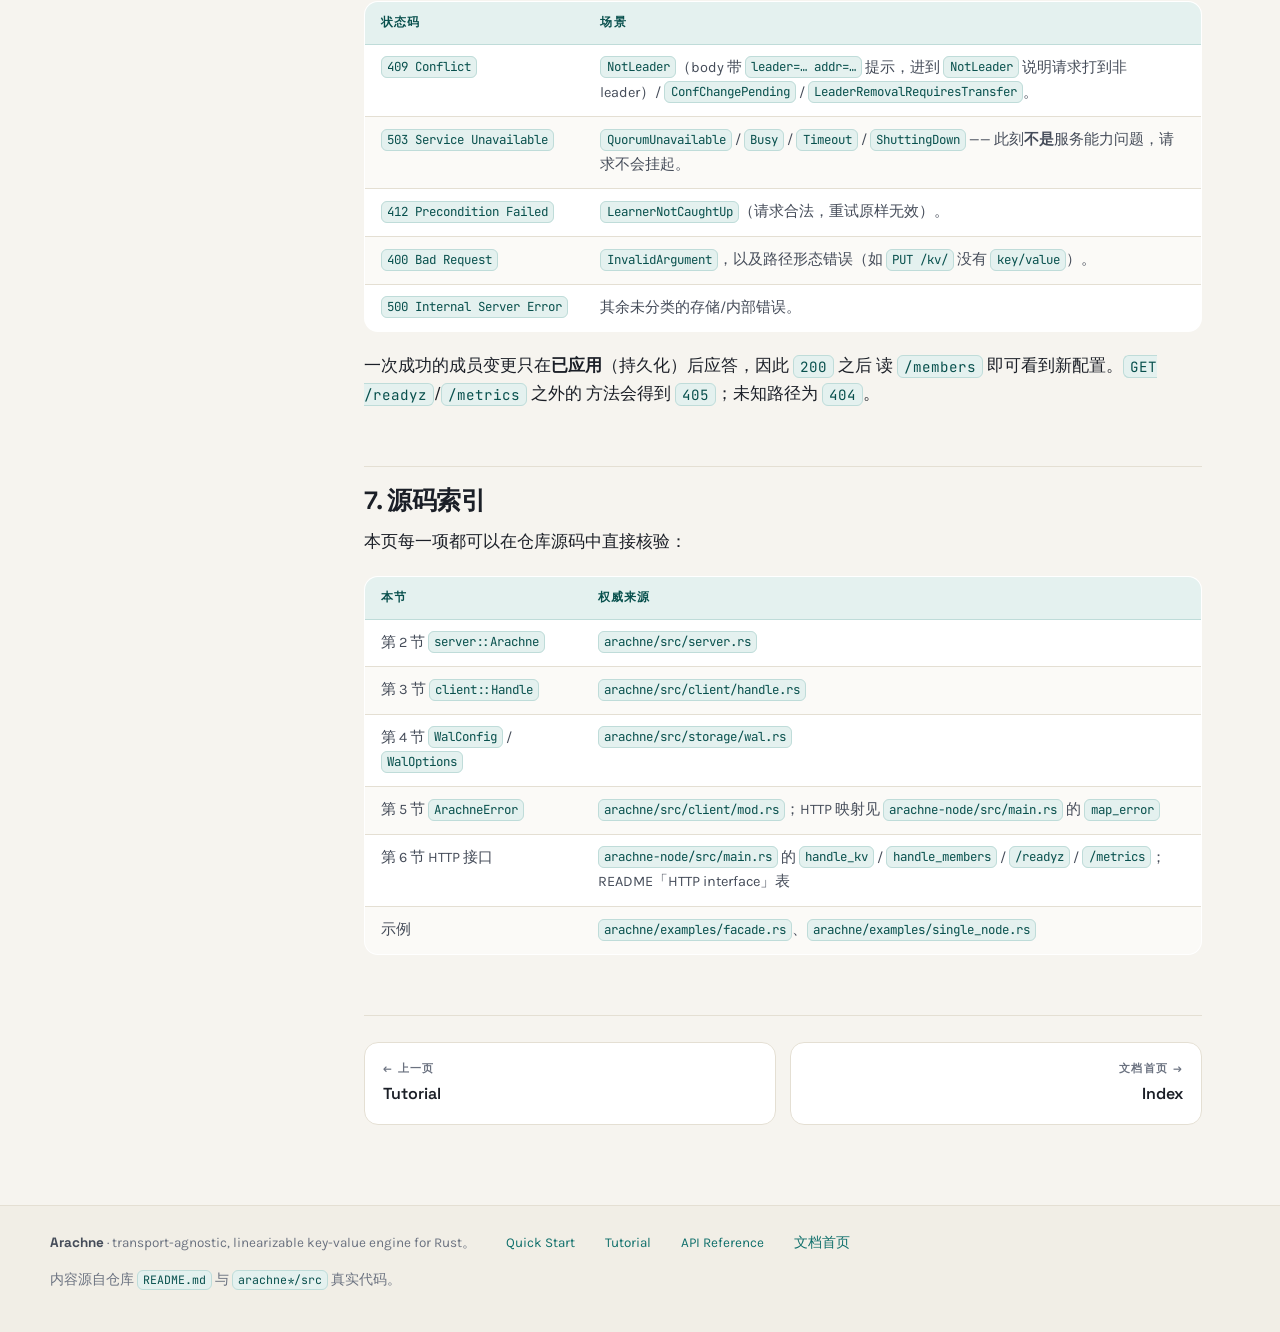
==== commit 1410fa47: "feat(arachne-kv): ClusterConfig profile/snapshot threshold override - ClusterConfig gains `profile_c" ====
--- a/docs/api-reference.html
+++ b/docs/api-reference.html
@@ -3,7 +3,7 @@
 <head>
 <meta charset="utf-8">
 <meta name="viewport" content="width=device-width, initial-scale=1">
-<meta name="description" content="Arachne API Reference —— server::Arachne 全方法、client::Handle 全客户端 API、WalConfig、ArachneError 17 变体、HTTP 接口表。">
+<meta name="description" content="Arachne API Reference —— server::Arachne 全方法、client::Handle 全客户端 API、WalConfig、ArachneError 19 变体、HTTP 接口表。">
 <title>API Reference · Arachne 文档</title>
 <link rel="preconnect" href="https://fonts.googleapis.com">
 <link rel="preconnect" href="https://fonts.gstatic.com" crossorigin>
@@ -95,6 +95,50 @@
         </div>
       </div>
 
+      <h3>ClusterConfig —— profile / snapshot 覆盖</h3>
+      <p>
+        <code>ClusterConfig</code> 由 <code>single_node</code> / <code>member</code> 构造。
+        除既有的 <code>profile: Profile</code> preset 外，新增
+        <code>profile_config: Option&lt;ProfileConfig&gt;</code> 与三个 builder，用于在
+        WAL open / runtime assembly 之前覆盖存储调参。
+      </p>
+      <div class="table-wrap">
+        <table class="doc-table">
+          <thead>
+            <tr><th>字段 / 方法</th><th>语义</th></tr>
+          </thead>
+          <tbody>
+            <tr><td><code>profile: Profile</code></td><td>preset（<code>Lan</code> / <code>Wan</code>）；<code>profile_config: None</code> 时使用其 <code>config()</code>，仍是默认值与来源。</td></tr>
+            <tr><td><code>profile_config: Option&lt;ProfileConfig&gt;</code></td><td><code>None</code> = <code>profile.config()</code>；<code>Some</code> = <strong>整体替换</strong> preset（不逐字段合并），优先级高于 <code>profile</code>。装配前由 <code>effective_profile()</code> 校验。</td></tr>
+            <tr><td><code>with_profile_config(pc) -&gt; Self</code></td><td>设置完整覆盖（整体替换 preset）。</td></tr>
+            <tr><td><code>with_snapshot_threshold_bytes(bytes) -&gt; Self</code></td><td>从<strong>当前 effective</strong> profile 派生，仅覆盖 <code>snapshot_threshold_bytes</code>；与下一个 builder 链式组合时不会互相覆盖。</td></tr>
+            <tr><td><code>with_wal_trailing_keep_bytes(bytes) -&gt; Self</code></td><td>从当前 effective profile 派生，仅覆盖 <code>wal_trailing_keep_bytes</code>；<code>0</code> = compact everything（escape hatch）。</td></tr>
+            <tr><td><code>effective_profile() -&gt; Result&lt;ProfileConfig, ArachneError&gt;</code></td><td>返回校验后的 effective profile；无效组合返回 <code>ArachneError::InvalidConfig</code>，且在 WAL open 前失败（数据目录不会创建/打开）。</td></tr>
+            <tr><td><code>wal: WalConfig</code></td><td>facade 装配当前从 effective profile 派生 WAL 选项；该字段<strong>不参与</strong>装配。新 knob 请走 <code>profile_config</code> / <code>profile</code>。</td></tr>
+          </tbody>
+        </table>
+      </div>
+      <div class="callout">
+        <span class="callout-ico">i</span>
+        <p>
+          <strong>peerless 行为变化</strong>：单节点装配现在也应用 profile 的
+          <code>wal_trailing_keep_bytes</code>（此前为 0 = compact everything；Lan 默认
+          64 MiB）。<code>with_wal_trailing_keep_bytes(0)</code> 恢复旧行为。
+        </p>
+        <p>
+          <strong>调参 trade-off</strong>：<code>snapshot_threshold_bytes</code> 按“上次
+          snapshot 以来 apply 的字节数”触发，不是物理 WAL 大小；磁盘上界<strong>近似</strong>为
+          <code>threshold + trailing_keep + snapshot_size</code>（记录开销 + segment 取整使物理
+          WAL 更大）。<code>threshold == 0</code> 禁用本地 snapshot 触发；
+          <code>keep == 0</code> compact 掉 snapshot 覆盖的全部日志；threshold 高于稳态写入量时
+          snapshot 可能永不触发。
+        </p>
+        <p>
+          <strong>arachne-node TOML</strong>（可选，缺省 = profile）：
+          <code>snapshot_threshold_bytes</code> / <code>wal_trailing_keep_bytes</code>。
+        </p>
+      </div>
+
       <div class="api-method">
         <div class="sig">
           <code>pub async fn set(key: &amp;[u8], value: &amp;[u8]) -&gt; Result&lt;(), ArachneError&gt;</code>
@@ -442,7 +486,7 @@
         </table>
       </div>
 
-      <h2>5. ArachneError —— 全部 17 个变体</h2>
+      <h2>5. ArachneError —— 全部 19 个变体</h2>
       <p>
         每个客户端操作（<code>put</code> / <code>delete</code> / <code>get</code> /
         <code>get_stale</code> / <code>multi_get</code> / <code>wait_applied</code>）都解析为一个值或
@@ -459,8 +503,10 @@
             <tr><td><code>Timeout</code></td><td>有界等待耗尽，<strong>结果未知</strong>（写可能已落）。</td><td><span class="nowrap">503</span></td></tr>
             <tr><td><code>Busy</code></td><td>背压：提议队列或读等待队列满。非致命，稍后重试。</td><td><span class="nowrap">503</span></td></tr>
             <tr><td><code>InvalidArgument(String)</code></td><td>键/值超限等。提议<strong>前</strong>拒绝，绝不进日志。</td><td><span class="nowrap">400 Bad Request</span></td></tr>
+            <tr><td><code>InvalidConfig(String)</code></td><td>配置在装配前校验失败（如无效的 <code>ProfileConfig</code> 覆盖）。WAL 未打开、未执行任何操作；修正配置后重启。</td><td><span class="nowrap">—</span></td></tr>
             <tr><td><code>SessionExpired</code></td><td>会话过期或缓存结果被逐出，结果未知。</td><td><span class="nowrap">—</span></td></tr>
             <tr><td><code>SessionTableFull</code></td><td>会话表满，拒绝新会话（已有会话不受影响）。</td><td><span class="nowrap">—</span></td></tr>
+            <tr><td><code>SessionConflict { client_id: u64, seq_no: u64 }</code></td><td>同一 <code>(client_id, seq_no)</code> 被<strong>不同 payload</strong> 复用。冲突命令<strong>未执行</strong>（known-not-applied），原 session 缓存结果、origin index 与 KV 状态均不变；同 payload 重试仍是正常 dedup。</td><td><span class="nowrap">500</span></td></tr>
             <tr><td><code>ConfChangePending</code></td><td>已有成员变更在飞行（单步 ConfChange 纪律）。重试<strong>同一请求</strong>即可。</td><td><span class="nowrap">409 Conflict</span></td></tr>
             <tr><td><code>LeaderRemovalRequiresTransfer</code></td><td>移除当前 leader 需要先移交领导权，未获授权。</td><td><span class="nowrap">409 Conflict</span></td></tr>
             <tr><td><code>LearnerNotCaughtUp { behind: u64, threshold: u64 }</code></td><td>learner 落后超过 <code>threshold</code> 或从未应答，提升被拒（防不完整日志入仲裁）。</td><td><span class="nowrap">412 Precondition Failed</span></td></tr>
